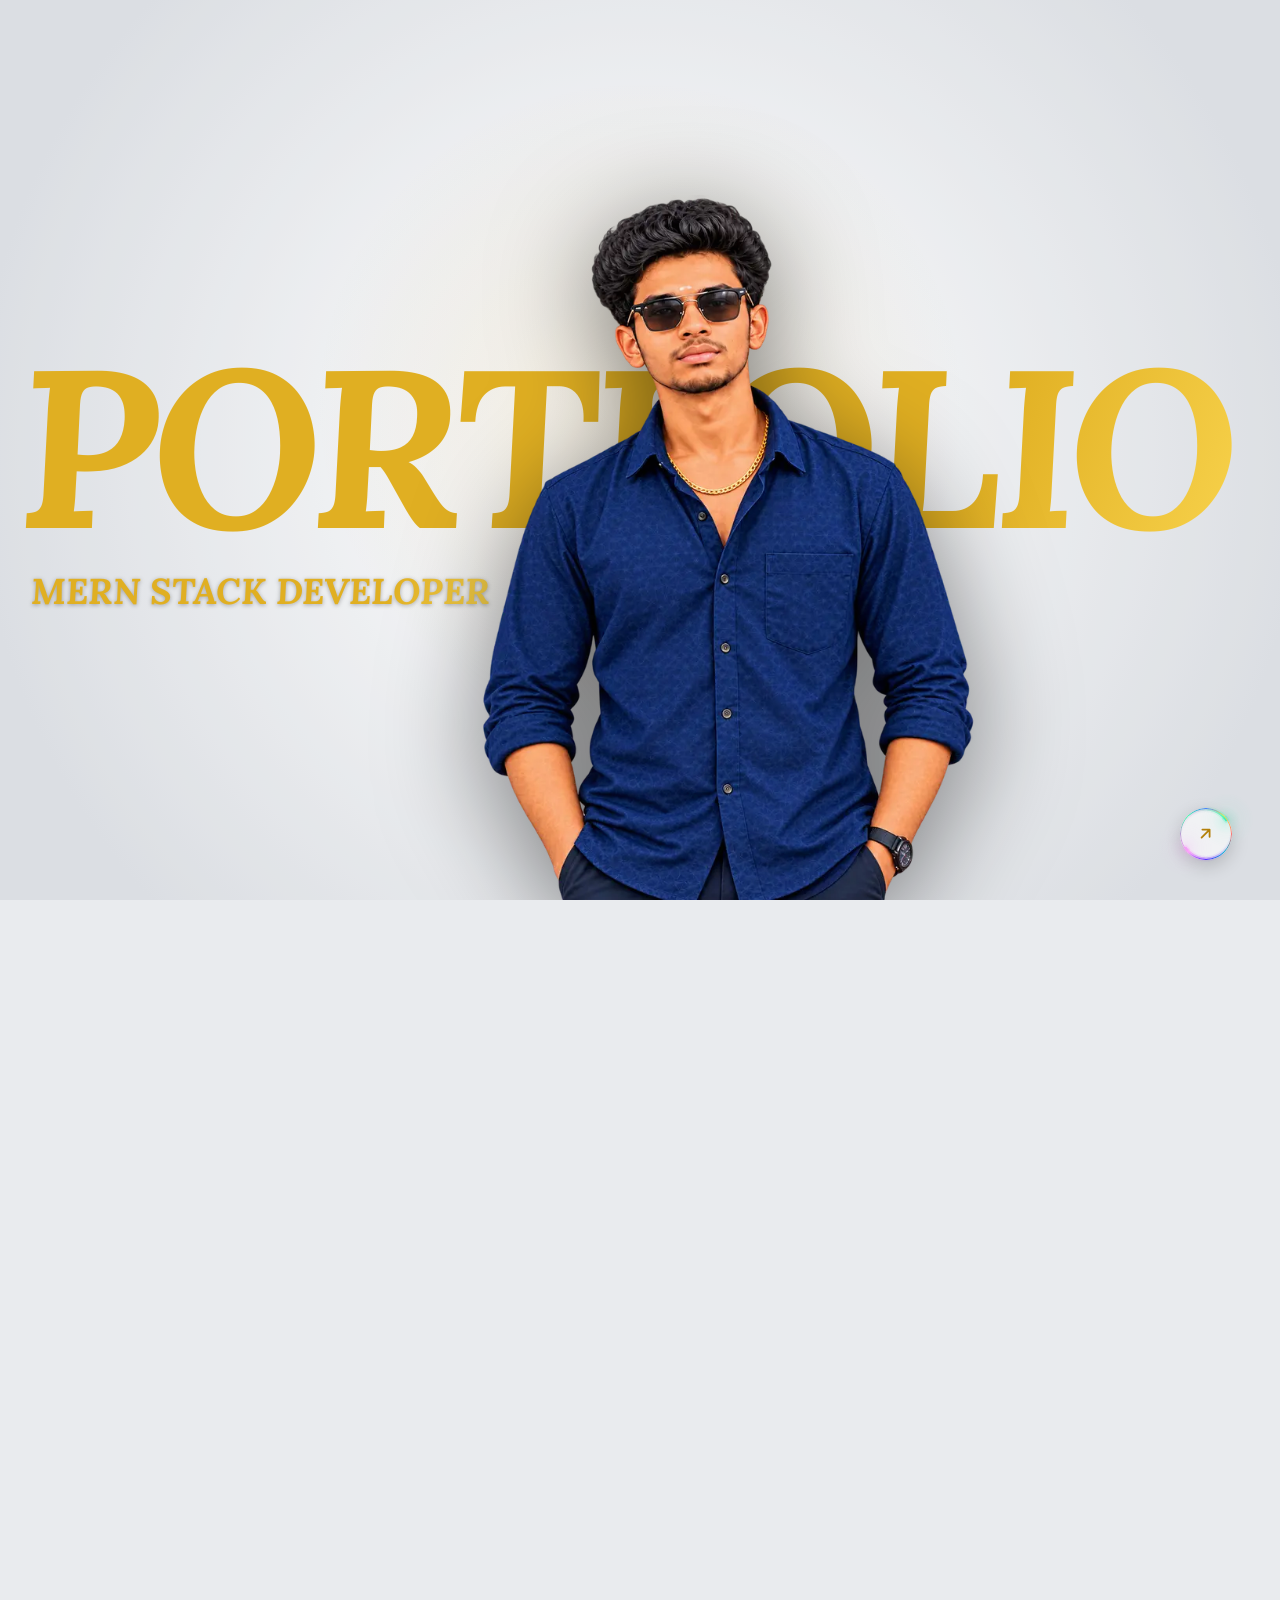
==== Index.html @ 3bc41d35 "Remove unused styles from Index.html" ====
<!doctype html>
<html lang="en">
  <head>
    <meta charset="UTF-8" />
    <meta name="viewport" content="width=device-width,initial-scale=1" />
    <title>Rajesh S — MERN Stack Developer Portfolio</title>
    <link rel="preload" as="image" href="index.webp" fetchpriority="high" />
    <link rel="icon" type="image/webp" href="index.webp" />
    <meta name="theme-color" content="#e9ebee" />
    <meta
      name="description"
      content="Rajesh S — MERN Stack Developer portfolio: projects, skills and contact."
    />
    <link rel="stylesheet" href="loader.css?v=3" />
    <noscript
      ><style>
        .hero-loadbar {
          display: none !important;
        }
      </style></noscript
    >
    <link rel="stylesheet" href="enhancements.css?v=3" />
    <script src="enhancements.js?v=3" defer="defer"></script>
    <script src="glow-cursor.js?v=3" defer="defer"></script>
    <script src="orbit-images.js?v=3" defer="defer"></script>
    <script src="orbit-skills.js?v=3" defer="defer"></script>
    <script src="image-loop.js?v=3" defer="defer"></script>
    <script>
      (function () {
        var mq = window.matchMedia("(max-width: 767px) and (pointer: coarse)"),
          loaded = !1;
        function set(d) {
          window.ClickSpark && window.ClickSpark.update({ disabled: d });
        }
        function sync() {
          if (mq.matches) {
            if (!loaded) {
              loaded = !0;
              var s = document.createElement("script");
              s.src = "spark.js?v=3";
              s.defer = !0;
              s.onload = function () {
                set(!1);
              };
              document.head.appendChild(s);
            } else set(!1);
          } else set(!0);
        }
        sync();
        mq.addEventListener
          ? mq.addEventListener("change", sync)
          : mq.addListener(sync);
      })();
    </script>
    <style>
      /* ==========================================================================
   RAJESH S — PORTFOLIO  |  consolidated styles
   ========================================================================== */ /* ==========================================================================
   TYPOGRAPHY — one self-hosted bold-italic serif everywhere (no device fonts)
   ========================================================================== */
      @font-face {
        font-family: "PortfolioSerif";
        font-style: italic;
        font-weight: 700;
        font-display: block;
        src: url([data-uri])
          format("woff");
      }
      @font-face {
        font-family: "PortfolioSymbols";
        font-style: italic;
        font-weight: 700;
        font-display: block;
        src: url([data-uri])
          format("woff");
        unicode-range: U+2190-2193, U+2197, U+21BB;
      }
      @font-face {
        font-family: "PortfolioSymbols";
        font-style: italic;
        font-weight: 700;
        font-display: block;
        src: url([data-uri])
          format("woff");
        unicode-range: U+2605;
      }
      :root {
        --font-serif:
          "PortfolioSerif", "PortfolioSymbols", Georgia, "Times New Roman",
          serif;
      }
      *,
      *::before,
      *::after,
      ::placeholder {
        font-family: var(--font-serif) !important;
        font-style: italic !important;
        font-weight: 700 !important;
        font-synthesis: none;
      }
      html {
        -webkit-text-size-adjust: 100%;
        text-size-adjust: 100%;
        font-kerning: normal;
        text-rendering: optimizeLegibility;
      } /* ===== 1. TOKENS ===== */
      :root {
        color-scheme: dark;
        --a-rgb: 224, 175, 34;
        --e-accent: #e0af22;
        --e-bg: #050505;
        --e-fg: #fff;
        --e-muted: #9ca3af;
        --e-card: rgba(224, 175, 34, 0.04);
        --e-line: rgba(224, 175, 34, 0.2);
        --gold-line: rgba(224, 175, 34, 0.22);
        --on-accent: #000;
        --text-soft: #d1d5db;
        --hairline: rgba(255, 255, 255, 0.1);
        --sec-a: #000;
        --sec-b: #050505;
        --gc-gold: linear-gradient(
          135deg,
          #955811 0%,
          #c7870e 12%,
          #e0af22 26%,
          #ffdd58 40%,
          #c7910f 54%,
          #b58010 66%,
          #e0af22 80%,
          #ffdc58 90%,
          #b37f09 100%
        );
        --gc-goldtxt: var(--gc-gold);
        --heading-grad: var(--gc-gold);
        --extra-grad: var(--gc-gold);
        --heading-filter: drop-shadow(0 20px 25px rgba(0, 0, 0, 0.4));
        --accent-soft: #ffdd58;
        --hero-bg: radial-gradient(circle, #222 0%, #000 80%);
        --hero-overlay: rgba(0, 0, 0, 0.4);
        --hero-sub: #ffdc58;
        --hero-btn-bg: rgba(0, 0, 0, 0.2);
        --hero-btn-border: rgba(224, 175, 34, 0.45);
        --hero-btn-ink: #ffdc58;
        --nav-bg: rgba(0, 0, 0, 0.72);
        --nav-bg-2: rgba(0, 0, 0, 0.88);
        --nav-line: rgba(224, 175, 34, 0.28);
        --nav-shadow: 0 8px 30px rgba(0, 0, 0, 0.25);
        --nav-link: #c9c9c9;
        --menu-bg: rgba(0, 0, 0, 0.96);
        --word: #52525b;
        --word-lit: #fff;
        --word-accent: #e0af22;
        --name-grad: linear-gradient(to right, #fff, #9ca3af);
        --marquee-bg: #000;
        --marquee-ink: #c8b98a;
        --outline-border: rgba(255, 255, 255, 0.28);
        --outline-ink: #fff;
        --outline-hover-bg: #fff;
        --outline-hover-ink: #000;
        --img-bg: #080808;
        --img-border: rgba(224, 175, 34, 0.32);
        --img-hover-shadow:
          0 30px 80px rgba(224, 175, 34, 0.12), 0 25px 60px rgba(0, 0, 0, 0.45);
        --glass-bg: rgba(255, 255, 255, 0.05);
        --glass-border: rgba(224, 175, 34, 0.25);
        --field-bg: #111;
        --field-border: rgba(255, 255, 255, 0.1);
        --field-ph: #4b5563;
        --chip-bg: rgba(255, 255, 255, 0.1);
        --chip-border: rgba(255, 255, 255, 0.15);
        --contact-overlay: rgba(0, 0, 0, 0.7);
        --foot-bg: #050505;
        --foot-card-bg: linear-gradient(
          145deg,
          rgba(255, 255, 255, 0.08),
          rgba(255, 255, 255, 0.025)
        );
        --foot-card-border: rgba(255, 255, 255, 0.12);
        --foot-card-shadow:
          0 40px 100px rgba(0, 0, 0, 0.7),
          inset 0 1px 0 rgba(255, 255, 255, 0.08);
        --foot-copy: #555;
        --badge-border: rgba(224, 175, 34, 0.35);
        --connect-bg: #e0af22;
        --connect-ink: #000;
        --gc-in: #0a0a0a;
        --gc-flat: #161616;
        --gc-bar: #0a0a0a;
        --gc-ink: #f5f1e6;
        --gc-sub: #bdb293;
        --gc-line: rgba(224, 175, 34, 0.28);
        --gc-shadow:
          0 35px 90px rgba(0, 0, 0, 0.75), 0 0 70px rgba(224, 175, 34, 0.14);
      }
      html[data-theme="light"] {
        color-scheme: light;
        --a-rgb: 181, 128, 16;
        --e-accent: #b58010;
        --e-bg: #e9ebee;
        --e-fg: #111;
        --e-muted: #4b5563;
        --e-card: #f4f5f7;
        --e-line: rgba(181, 128, 16, 0.3);
        --gold-line: rgba(181, 128, 16, 0.32);
        --on-accent: #fff;
        --text-soft: #374151;
        --hairline: rgba(0, 0, 0, 0.1);
        --sec-a: linear-gradient(135deg, #f4f5f7, #dcdfe4 55%, #f1f2f4);
        --sec-b: linear-gradient(135deg, #e6e8ec, #cfd3d9 50%, #e9ebee);
        --heading-filter: drop-shadow(0 1px 1px rgba(90, 58, 0, 0.45));
        --accent-soft: #b58010;
        --hero-bg: radial-gradient(circle, #fff 0%, #cfd3d9 85%);
        --hero-overlay: rgba(255, 255, 255, 0.25);
        --hero-sub: #955811;
        --hero-btn-bg: rgba(255, 255, 255, 0.6);
        --hero-btn-border: rgba(181, 128, 16, 0.5);
        --hero-btn-ink: #b37f09;
        --nav-bg: rgba(236, 238, 241, 0.88);
        --nav-bg-2: rgba(236, 238, 241, 0.88);
        --nav-line: rgba(181, 128, 16, 0.35);
        --nav-shadow: 0 8px 30px rgba(0, 0, 0, 0.08);
        --nav-link: #4b5563;
        --menu-bg: rgba(246, 246, 243, 0.97);
        --word: #9ca3af;
        --word-lit: #111;
        --word-accent: #b58010;
        --name-grad: linear-gradient(to right, #111, #6b7280);
        --marquee-bg: rgba(255, 255, 255, 0.4);
        --marquee-ink: #9ca3af;
        --outline-border: rgba(181, 128, 16, 0.5);
        --outline-ink: #111;
        --outline-hover-bg: #b37f09;
        --outline-hover-ink: #fff;
        --img-bg: linear-gradient(145deg, #fff, #dfe2e7);
        --img-border: rgba(224, 175, 34, 0.4);
        --img-hover-shadow: 0 30px 70px rgba(181, 128, 16, 0.18);
        --glass-bg: linear-gradient(145deg, #fff, #dfe2e7);
        --glass-border: rgba(224, 175, 34, 0.4);
        --field-bg: #eceef1;
        --field-border: rgba(0, 0, 0, 0.08);
        --field-ph: #9ca3af;
        --chip-bg: #fff;
        --chip-border: rgba(0, 0, 0, 0.12);
        --contact-overlay: rgba(233, 235, 238, 0.9);
        --foot-bg: #e9ebee;
        --foot-card-bg: #fff;
        --foot-card-border: rgba(0, 0, 0, 0.1);
        --foot-card-shadow: 0 40px 100px rgba(0, 0, 0, 0.12);
        --foot-copy: #6b7280;
        --badge-border: rgba(181, 128, 16, 0.4);
        --connect-bg: #111;
        --connect-ink: #fff;
        --gc-in: linear-gradient(
          135deg,
          #f8f9fb 0%,
          #d3d7dd 28%,
          #f4f5f7 50%,
          #bcc1ca 76%,
          #eceef1 100%
        );
        --gc-flat: linear-gradient(145deg, #fff, #dfe2e7);
        --gc-bar: #1c1c1c;
        --gc-ink: #16171a;
        --gc-sub: #4b5563;
        --gc-line: rgba(181, 128, 16, 0.35);
        --gc-shadow:
          0 30px 70px rgba(60, 70, 90, 0.28), 0 0 50px rgba(224, 175, 34, 0.12);
      } /* ===== 2. RESET & BASE ===== */
      * {
        margin: 0;
        padding: 0;
        box-sizing: border-box;
      }
      html {
        scroll-behavior: smooth;
        scroll-padding-top: 90px;
        scrollbar-width: none;
        -ms-overflow-style: none;
        background: var(--e-bg);
        overflow-x: hidden;
        max-width: 100%;
        touch-action: pan-y pinch-zoom;
      }
      body {
        font-family:
          -apple-system, BlinkMacSystemFont, "Segoe UI", Roboto, Helvetica,
          Arial, sans-serif;
        color: var(--e-fg);
        background: var(--e-bg);
        overflow-x: hidden;
        max-width: 100%;
        position: relative;
        touch-action: pan-y pinch-zoom;
      }
      body::-webkit-scrollbar {
        display: none;
      }
      a {
        color: inherit;
        text-decoration: none;
      }
      button {
        font: inherit;
        cursor: pointer;
        border: none;
        background: none;
        color: inherit;
      }
      img {
        display: block;
        max-width: 100%;
      }
      ul {
        list-style: none;
      }
      ::selection {
        background: var(--e-accent);
        color: #000;
      }
      html[data-theme="light"] ::selection {
        color: #fff;
      }
      :focus-visible {
        outline: 2px solid var(--e-accent);
        outline-offset: 3px;
      }
      .main-content {
        opacity: 0;
        transform: translateY(24px);
        transition:
          opacity 0.5s ease,
          transform 0.5s ease;
      }
      .main-content.visible {
        opacity: 1;
        transform: none;
      } /* Shared gradient-text headings */
      .hero-title,
      .about-intro-mobile,
      .about-intro-desktop,
      .services-title,
      .projects-title,
      .contact-heading {
        background-image: var(--heading-grad);
        -webkit-background-clip: text;
        background-clip: text;
        color: transparent;
        filter: var(--heading-filter);
      } /* Section top borders */
      .extra,
      .services,
      .projects {
        border-top: 1px solid var(--gold-line);
      } /* ===== 3. HERO ===== */
      .hero {
        position: relative;
        min-height: 100vh;
        display: flex;
        align-items: flex-end;
        justify-content: center;
        overflow: hidden;
        background: var(--hero-bg);
      }
      .hero::after {
        content: "";
        position: absolute;
        width: 60vmax;
        height: 60vmax;
        left: 50%;
        top: 45%;
        transform: translate(-50%, -50%);
        background: radial-gradient(
          circle,
          rgba(var(--a-rgb), 0.12),
          transparent 60%
        );
        pointer-events: none;
        z-index: 0;
        animation: e-glow 8s ease-in-out infinite alternate;
      }
      @keyframes e-glow {
        from {
          opacity: 0.6;
          transform: translate(-50%, -50%) scale(0.95);
        }
        to {
          opacity: 1;
          transform: translate(-50%, -50%) scale(1.08);
        }
      }
      .hero-overlay {
        position: absolute;
        inset: 0;
        background: var(--hero-overlay);
      }
      .hero-center {
        position: absolute;
        top: 50%;
        left: 50%;
        transform: translate(-50%, -50%);
        z-index: 1;
        pointer-events: none;
        user-select: none;
        display: flex;
        flex-direction: column;
        align-items: flex-start;
        width: max-content;
        transition: top 1s cubic-bezier(0.16, 1, 0.3, 1);
      }
      .hero-title {
        font-size: 16vw;
        font-weight: 900;
        letter-spacing: -0.04em;
        line-height: 0.9;
        text-transform: uppercase;
        padding-right: 1rem;
        min-width: 8ch;
      }
      .hero-subtitle {
        position: absolute;
        bottom: -2rem;
        left: 50%;
        transform: translateX(-50%);
        font-size: 1rem;
        color: var(--hero-sub);
        filter: drop-shadow(0 1px 2px rgba(0, 0, 0, 0.3));
        z-index: 2;
        opacity: 0;
        width: max-content;
      }
      .hero-subtitle-bold {
        display: block;
        margin: 10px 0 0;
        font-weight: 700;
      }
      .hero-subtitle-italic {
        display: none;
      }
      .hero-buttons {
        position: absolute;
        right: 1rem;
        bottom: 1.25rem;
        display: flex;
        align-items: center;
        justify-content: flex-end;
        gap: 0.6rem;
        pointer-events: auto;
        z-index: 3;
        opacity: 0;
        transform: translateY(24px);
      }
      .hero-icon-btn,
      .hero-contact-btn {
        display: inline-flex;
        align-items: center;
        justify-content: center;
        height: 2.75rem;
        border: 1px solid var(--hero-btn-border);
        background: var(--hero-btn-bg);
        box-shadow: 0 6px 18px rgba(0, 0, 0, 0.18);
        text-decoration: none;
        cursor: pointer;
        transition:
          background 0.3s ease,
          border-color 0.3s ease,
          color 0.3s ease,
          transform 0.3s ease,
          box-shadow 0.3s ease;
      }
      .hero-icon-btn {
        width: 2.75rem;
        border-radius: 999px;
      }
      .hero-contact-btn {
        padding: 0 1.6rem;
        border-radius: 999px;
      }
      .hero-icon-btn:hover,
      .hero-contact-btn:hover,
      .hero-buttons:hover .hero-icon-btn,
      .hero-buttons:hover .hero-contact-btn {
        border-color: var(--e-accent);
      }
      .hero-icon-btn:hover,
      .hero-contact-btn:hover {
        background: var(--e-accent);
        transform: translateY(-2px);
        box-shadow: 0 10px 24px rgba(var(--a-rgb), 0.35);
      }
      .hero-icon-btn:focus-visible,
      .hero-contact-btn:focus-visible {
        outline: 2px solid var(--e-accent);
        outline-offset: 3px;
      }
      .hero-icon-arrow {
        width: 1.05rem;
        height: 1.05rem;
        color: var(--hero-btn-ink);
        transition:
          transform 0.3s ease,
          color 0.3s ease;
      }
      .hero-icon-btn:hover .hero-icon-arrow {
        transform: translate(2px, -2px);
        color: #1a1405;
      }
      .hero-contact-btn span {
        color: var(--hero-btn-ink);
        font-size: 0.8rem;
        font-style: normal;
        font-weight: 600;
        letter-spacing: 0.14em;
        text-transform: uppercase;
        line-height: 1;
        transition: color 0.3s ease;
      }
      .hero-contact-btn:hover span {
        color: #1a1405;
      }
      html[data-theme="light"] .hero-icon-btn:hover .hero-icon-arrow,
      html[data-theme="light"] .hero-contact-btn:hover span {
        color: #fff;
      }
      .hero-image-wrap {
        position: relative;
        z-index: 2;
        text-align: center;
        display: flex;
        flex-direction: column;
        align-items: center;
        width: 100%;
        pointer-events: none;
        transform: translateY(100vh);
        transition: transform 1s cubic-bezier(0.16, 1, 0.3, 1);
        will-change: transform;
      }
      .hero-image {
        --hero-img-w: min(31rem, 85vw);
        --hero-head-top: 81px;
        width: var(--hero-img-w);
        max-width: none;
        height: auto;
        object-fit: contain;
        filter: drop-shadow(0 20px 50px rgba(0, 0, 0, 0.5));
        margin: 0 auto;
        margin-bottom: min(
          0px,
          calc(100vh - var(--hero-head-top) - var(--hero-img-w) * 1.4218)
        );
      }
      @media (min-width: 768px) {
        .hero-image {
          transform: translateX(5.5rem);
        }
      }
      @media (max-width: 767px) {
        .hero {
          min-height: 100vh;
          min-height: 100svh;
        }
        .hero-center {
          width: 100%;
          max-width: 100%;
          align-items: center;
        }
        .hero-title {
          width: 100%;
          min-width: 0;
          padding-right: 0;
          text-align: center;
        }
        .hero-subtitle {
          left: 50%;
          right: auto;
          top: 100%;
          bottom: auto;
          width: 100%;
          max-width: 100%;
          margin: 0;
          padding: 0;
          text-align: center;
          transform: translate(-50%, 0) !important;
          font-size: 0.9rem;
          line-height: 1.35;
          white-space: normal;
          z-index: 10;
        }
        .hero-subtitle-bold {
          width: 100%;
          text-align: center;
          font-size: 0.9rem;
          line-height: 1.35;
        }
      }
      @media (min-width: 768px) {
        .hero-title {
          font-size: 10rem;
          padding-right: 2rem;
          margin-top: 150px;
        }
        .hero-subtitle {
          position: relative;
          top: auto;
          bottom: auto;
          left: auto;
          transform: none !important;
          font-size: 1.5rem;
          margin-top: 1.25rem;
          padding-left: 0.6rem;
        }
        .hero-subtitle-bold {
          margin: 0;
        }
        .hero-buttons {
          right: 3rem;
          bottom: 2.5rem;
          gap: 0.75rem;
        }
        .hero-icon-btn {
          width: 3.25rem;
          height: 3.25rem;
        }
        .hero-icon-arrow {
          width: 1.2rem;
          height: 1.2rem;
        }
        .hero-contact-btn {
          height: 3.25rem;
          padding: 0 2rem;
        }
        .hero-contact-btn span {
          font-size: 0.875rem;
        }
      }
      @media (min-width: 1024px) {
        .hero-title {
          font-size: 14rem;
        }
        .hero-subtitle {
          font-size: 2.25rem;
          padding-left: 0.85rem;
        }
      } /* ===== 4. NAVBAR ===== */
      .navbar {
        position: fixed;
        top: 0;
        left: 0;
        width: 100%;
        height: 76px;
        z-index: 1000;
        display: flex;
        align-items: center;
        justify-content: space-between;
        padding: 0 1.5rem;
        background: var(--nav-bg);
        border-bottom: 1px solid var(--nav-line);
        transform: translateY(-100%);
        opacity: 0;
        transition:
          transform 0.35s ease,
          opacity 0.35s ease,
          background 0.3s ease,
          border-color 0.3s ease;
      }
      .navbar.show {
        transform: none;
        opacity: 1;
      }
      .navbar.scrolled {
        background: var(--nav-bg-2);
        box-shadow: var(--nav-shadow);
      }
      @media (min-width: 768px) {
        .navbar {
          height: 82px;
          padding: 0 3rem;
        }
      }
      .navbar-logo {
        position: relative;
        z-index: 1001;
        color: var(--e-fg);
        font-weight: 900;
        font-size: 1.15rem;
        letter-spacing: 0.15em;
        text-transform: uppercase;
        white-space: nowrap;
        cursor: pointer;
        transition: color 0.25s ease;
      }
      .navbar-logo:hover {
        color: var(--e-accent);
      }
      @media (min-width: 768px) {
        .navbar-logo {
          font-size: 1.35rem;
        }
      }
      .navbar-logo .gradient-text__content {
        display: inline-block;
        background-image: linear-gradient(
          90deg,
          #5227ff,
          #ff9ffc,
          #b497cf,
          #40ffaa,
          #4079ff,
          #ffdd58,
          #ff6b6b,
          #06b6d4,
          #5227ff
        );
        background-size: 300% 100%;
        background-position: 0% 50%;
        -webkit-background-clip: text;
        background-clip: text;
        -webkit-text-fill-color: transparent;
        color: transparent;
        animation: gt-shift 3s cubic-bezier(0.37, 0, 0.63, 1) infinite alternate;
      }
      @keyframes gt-shift {
        to {
          background-position: 100% 50%;
        }
      }
      @media (prefers-reduced-motion: reduce) {
        .navbar-logo .gradient-text__content {
          animation: none;
        }
      }
      .navbar-links {
        display: none;
        align-items: center;
        gap: 2.2rem;
      }
      @media (min-width: 768px) {
        .navbar-links {
          display: flex;
          margin-left: auto;
        }
      }
      .navbar-links a {
        position: relative;
        padding: 8px 0;
        color: var(--nav-link);
        font-size: 0.78rem;
        font-weight: 500;
        letter-spacing: 0.1em;
        text-transform: uppercase;
        transition: color 0.25s ease;
      }
      .navbar-links a::after {
        content: "";
        position: absolute;
        left: 0;
        bottom: 0;
        width: 0;
        height: 1px;
        background: var(--e-accent);
        transition: width 0.25s ease;
      }
      .navbar-links a:hover,
      .navbar-links a.active {
        color: var(--e-fg);
      }
      .navbar-links a:hover::after,
      .navbar-links a.active::after {
        width: 100%;
      }
      .navbar-links .navbar-resume,
      .mobile-menu-links .mobile-resume {
        display: inline-flex;
        align-items: center;
        justify-content: center;
        border: 1px solid var(--e-accent);
        border-radius: 999px;
        color: var(--e-accent);
        font-weight: 700;
        white-space: nowrap;
        transition: all 0.3s ease;
      }
      .navbar-links .navbar-resume {
        gap: 7px;
        padding: 9px 16px;
        font-size: 0.75rem;
        letter-spacing: 0.08em;
        text-transform: uppercase;
      }
      .navbar-links .navbar-resume::after {
        display: none;
      }
      .navbar-resume span {
        font-size: 1rem;
        line-height: 1;
      }
      .mobile-menu-links .mobile-resume {
        margin-top: 10px;
        padding: 12px 24px;
        font-size: 1rem;
      }
      .navbar-links .navbar-resume:hover,
      .mobile-menu-links .mobile-resume:hover {
        background: var(--e-accent);
        color: var(--on-accent);
      }
      .navbar-links .navbar-resume:hover {
        transform: translateY(-2px);
        box-shadow: 0 8px 25px rgba(var(--a-rgb), 0.25);
      }
      .theme-toggle {
        position: relative;
        z-index: 1001;
        width: 2.5rem;
        height: 2.5rem;
        margin: 0 0.5rem 0 auto;
        display: flex;
        align-items: center;
        justify-content: center;
        border-radius: 50%;
        border: 1px solid var(--e-line);
        color: var(--e-fg);
        background: var(--e-card);
        transition:
          transform 0.3s,
          border-color 0.3s,
          color 0.3s;
      }
      .theme-toggle:hover {
        transform: rotate(20deg);
        border-color: var(--e-accent);
        color: var(--e-accent);
      }
      .theme-toggle svg {
        width: 1.15rem;
        height: 1.15rem;
      }
      .theme-toggle .i-sun,
      html[data-theme="light"] .theme-toggle .i-moon {
        display: none;
      }
      html[data-theme="light"] .theme-toggle .i-sun {
        display: block;
      }
      @media (min-width: 768px) {
        .theme-toggle {
          margin: 0 0 0 1.5rem;
        }
      }
      .navbar-mobile-icon {
        position: relative;
        z-index: 1001;
        padding: 0.5rem;
        display: flex;
        align-items: center;
        justify-content: center;
        border-radius: 50%;
        color: var(--e-fg);
        cursor: pointer;
        transition:
          color 0.2s ease,
          background 0.2s ease;
      }
      .navbar-mobile-icon:hover {
        color: var(--e-accent);
        background: rgba(var(--a-rgb), 0.08);
      }
      .navbar-mobile-icon svg {
        width: 1.5rem;
        height: 1.5rem;
      }
      .mobile-menu-overlay {
        position: fixed;
        inset: 0;
        z-index: 999;
        display: flex;
        flex-direction: column;
        align-items: center;
        justify-content: center;
        background: var(--menu-bg);
        backdrop-filter: blur(20px);
        -webkit-backdrop-filter: blur(20px);
        opacity: 0;
        visibility: hidden;
        transition:
          opacity 0.4s ease,
          visibility 0.4s ease;
      }
      .mobile-menu-overlay.open {
        opacity: 1;
        visibility: visible;
      }
      .mobile-menu-links {
        display: flex;
        flex-direction: column;
        align-items: center;
        gap: 1.8rem;
      }
      .mobile-menu-links a {
        color: var(--e-fg);
        font-size: 1.7rem;
        font-weight: 800;
        letter-spacing: 0.1em;
        text-transform: uppercase;
        opacity: 0;
        transform: translateY(20px);
        transition:
          color 0.3s ease,
          transform 0.4s ease,
          opacity 0.4s ease;
      }
      .mobile-menu-links a:hover {
        color: var(--e-accent);
      }
      .mobile-menu-overlay.open .mobile-menu-links a {
        opacity: 1;
        transform: none;
      }
      @media (min-width: 768px) {
        .navbar-mobile-icon,
        .mobile-menu-overlay {
          display: none;
        }
      }
      .scroll-progress {
        position: fixed;
        top: 0;
        left: 0;
        height: 3px;
        width: 0;
        background: var(--gc-gold);
        z-index: 1100;
        transition: width 0.1s linear;
      }
      .to-top {
        position: fixed;
        right: 1.25rem;
        bottom: 1.25rem;
        width: 2.75rem;
        height: 2.75rem;
        border-radius: 50%;
        background: var(--gc-gold);
        color: #1a1300;
        font-size: 1.2rem;
        font-weight: 700;
        z-index: 900;
        opacity: 0;
        pointer-events: none;
        transform: translateY(12px);
        transition: 0.3s;
      }
      .to-top.show {
        opacity: 1;
        pointer-events: auto;
        transform: none;
      } /* ===== 5. ABOUT ===== */
      .about {
        position: relative;
        min-height: 100vh;
        padding: 4rem 1.5rem 0;
        display: flex;
        flex-direction: column;
        justify-content: space-between;
        overflow: hidden;
        background: var(--sec-a);
        color: var(--e-fg);
      }
      @media (min-width: 768px) {
        .about {
          padding-left: 4rem;
          padding-right: 4rem;
        }
      }
      .about-inner {
        position: relative;
        z-index: 1;
        width: 100%;
        max-width: 80rem;
        margin: 0 auto;
      }
      .about-intro-mobile,
      .about-intro-desktop {
        font-weight: 900;
        letter-spacing: -0.04em;
        line-height: 0.9;
        text-transform: uppercase;
        opacity: 0;
        transform: translateY(60px);
        transition:
          opacity 1s ease,
          transform 1s ease;
      }
      .about-intro-mobile.in-view,
      .about-intro-desktop.in-view {
        opacity: 1;
        transform: none;
      }
      .about-intro-mobile {
        text-align: center;
        font-size: 18vw;
        margin-bottom: 2.5rem;
      }
      @media (max-width: 767px) {
        .about-intro-mobile {
          margin-top: 10px;
        }
      }
      @media (min-width: 768px) {
        .about-intro-mobile {
          font-size: 8rem;
          margin-bottom: 4rem;
        }
      }
      @media (min-width: 1024px) {
        .about-intro-mobile {
          display: none;
        }
      }
      .about-intro-desktop {
        display: none;
        font-size: 11rem;
      }
      @media (min-width: 1024px) {
        .about-intro-desktop {
          display: block;
        }
      }
      .about-grid {
        display: grid;
        grid-template-columns: 1fr;
        gap: 2.5rem;
        align-items: center;
      }
      @media (min-width: 1024px) {
        .about-grid {
          grid-template-columns: 1fr 1fr;
          gap: 6rem;
        }
      }
      .about-image-col {
        display: flex;
        justify-content: center;
      }
      @media (min-width: 1024px) {
        .about-image-col {
          justify-content: center;
          padding-left: 0;
        }
      }
      .about-image {
        width: 12rem;
        filter: drop-shadow(0 25px 25px rgba(0, 0, 0, 0.4));
      }
      @media (min-width: 768px) {
        .about-image {
          width: 14rem;
        }
      }
      @media (min-width: 1024px) {
        .about-image {
          width: 16rem;
        }
      }
      .about-text-col {
        display: flex;
        flex-direction: column;
        justify-content: center;
        gap: 2rem;
        padding: 0 1rem;
      }
      @media (min-width: 768px) {
        .about-text-col {
          padding: 0;
        }
      }
      .about-card {
        position: relative;
        margin-bottom: 30px;
        padding: 1.5rem;
        border-radius: 1.5rem;
        background: var(--e-card);
        border: 1px solid var(--gold-line);
        box-shadow: 0 8px 30px rgba(0, 0, 0, 0.12);
        text-align: center;
      }
      @media (min-width: 768px) {
        .about-card {
          padding: 2.5rem;
        }
      }
      @media (min-width: 1024px) {
        .about-card {
          text-align: left;
        }
      }
      .about-paragraph {
        color: var(--text-soft);
        font-size: 1rem;
        line-height: 1.75;
        font-weight: 300;
      }
      @media (min-width: 768px) {
        .about-paragraph {
          font-size: 1.125rem;
        }
      }
      @media (min-width: 1024px) {
        .about-paragraph {
          font-size: 1.25rem;
        }
      }
      .about-paragraph .word {
        color: var(--word);
        opacity: 0.2;
        transition:
          color 0.4s,
          opacity 0.4s;
      }
      .about-paragraph .word.lit {
        color: var(--word-lit);
        opacity: 1;
      }
      .about-paragraph .word.accent {
        color: var(--word-accent);
        font-weight: 500;
      }
      .about-paragraph .word.name {
        font-weight: 700;
        background-image: var(--name-grad);
        -webkit-background-clip: text;
        background-clip: text;
      }
      .about-paragraph .word.name.lit {
        color: transparent;
      } /* ===== MARQUEE (UPDATED FOR FULL WIDTH) ===== */
      .marquee-wrap {
        display: flex;
        flex-direction: column;
        padding: 1rem 0;
        background: var(--marquee-bg);
        border-top: 1px solid var(--gold-line); /* Fix: Span full viewport width to prevent corner hiding */
        width: 100vw;
        position: relative;
        left: 50%;
        right: 50%;
        margin-left: -50vw;
        margin-right: -50vw;
        margin-top: auto; /* Keeps it pushed to the bottom of the about section */
        margin-bottom: 0;
        overflow: hidden;
      }
      .marquee-row {
        overflow: hidden;
        white-space: nowrap;
        margin-bottom: 0.5rem;
      }
      .marquee-track {
        display: inline-flex;
        width: max-content;
      }
      .marquee-track--fwd {
        animation: marquee 30s linear infinite;
      }
      .marquee-track--rev {
        animation: marquee 30s linear infinite reverse;
      }
      .marquee-row:hover .marquee-track {
        animation-play-state: paused;
      }
      @keyframes marquee {
        to {
          transform: translateX(-50%);
        }
      }
      .marquee-item {
        display: flex;
        align-items: center;
      }
      .marquee-item span:first-child {
        padding: 0 1rem;
        color: var(--marquee-ink);
        font-size: 0.875rem;
        font-weight: 500;
        letter-spacing: 0.15em;
        transition: color 0.25s;
      }
      .marquee-item:hover span:first-child {
        color: var(--e-accent);
      }
      .marquee-item span:last-child {
        padding: 0 0.5rem;
        color: rgba(var(--a-rgb), 0.5);
        font-weight: 700;
      }
      @media (min-width: 768px) {
        .marquee-item span:first-child {
          padding: 0 2rem;
          font-size: 1.125rem;
        }
        .marquee-item span:last-child {
          padding: 0 1rem;
        }
      } /* ========================================= */ /* ===== 6. JOURNEY (REWORKED FOR ZIGZAG ROUTE) ===== */
      .journey {
        position: relative;
        padding: 4rem 1.5rem 4rem;
        background: var(--sec-a);
        overflow: hidden;
        border-top: 1px solid var(--gold-line);
      }
      @media (min-width: 768px) {
        .journey {
          padding: 5rem 4rem 5rem;
        }
      }
      .journey-header {
        text-align: center;
        margin-bottom: 3rem;
        position: relative;
        z-index: 2;
      }
      .journey-title {
        display: inline-block;
        font-size: clamp(2.5rem, 6vw, 5rem);
        font-weight: 900;
        line-height: 1.1;
        letter-spacing: -0.04em;
        text-transform: uppercase;
        background-image: var(--gc-gold);
        -webkit-background-clip: text;
        background-clip: text;
        color: transparent;
        filter: var(--heading-filter);
      } /* Shared section heading (same look as "The Story So Far") */
      .sec-head {
        margin-bottom: 2.5rem;
        padding-inline: 1.5rem;
      }
      #project > .sec-head {
        margin-bottom: 3rem;
      }
      .journey-note {
        display: block;
        margin-top: 1rem;
        font-size: 1.5rem;
        color: var(--accent-soft);
        font-family: Georgia, serif;
        font-style: italic;
        opacity: 0.8;
      } /* The Timeline List */
      .jr-list {
        position: relative;
        max-width: 1600px;
        margin: 0 auto;
        padding: 0.5rem 0;
      }
      .jr-map {
        position: absolute;
        left: 0;
        top: 0;
        overflow: visible;
        pointer-events: none;
        z-index: 0;
      }
      .jr-road {
        fill: none;
        stroke: var(--e-line);
        stroke-width: 4;
        stroke-dasharray: 2 12;
        stroke-linecap: round;
      }
      .jr-trail {
        fill: none;
        stroke: var(--e-accent);
        stroke-width: 4;
        stroke-linecap: round;
      }
      .jr-walker {
        position: absolute;
        left: 0;
        top: 0;
        z-index: 3;
        width: 80px;
        height: 80px;
        margin: -40px 0 0 -40px;
        border-radius: 0;
        padding: 0;
        background: transparent;
        box-shadow: none;
        will-change: transform;
        pointer-events: none;
      }
      .jr-walker img {
        width: 100%;
        height: 100%;
        border-radius: 0;
        object-fit: contain;
        border: none;
      } /* Individual Items */
      .jr-item {
        position: relative;
        z-index: 1;
        display: grid;
        grid-template-columns: 1fr 200px 1fr;
        grid-template-areas: "photo dot card";
        align-items: center;
        margin-bottom: 8rem;
      }
      .jr-item.flip {
        grid-template-areas: "card dot photo";
      }
      .jr-item:last-child {
        margin-bottom: 0;
      } /* Bike Image Container */
      .bike-image-container {
        grid-area: photo;
        justify-self: end;
        position: relative;
        width: min(300px, 100%);
        display: flex;
        align-items: center;
        justify-content: center;
        background: transparent;
        border: none;
        box-shadow: none;
        min-height: 1px;
      }
      .flip .bike-image-container {
        justify-self: start;
      } /* Dot */
      .jr-dot {
        grid-area: dot;
        justify-self: center;
        width: 22px;
        height: 22px;
        border-radius: 50%;
        background: var(--e-accent);
        border: 5px solid var(--e-bg);
        box-shadow: 0 0 0 6px rgba(224, 175, 34, 0.2);
        z-index: 2;
      } /* Card */
      .jr-card {
        grid-area: card;
        max-width: 450px;
        padding: 2.5rem;
        border-radius: 24px;
        background: var(--e-card);
        border: 1px solid var(--gold-line);
        box-shadow: 0 10px 30px rgba(0, 0, 0, 0.2);
        backdrop-filter: blur(10px);
        transition:
          transform 0.4s ease,
          border-color 0.4s ease;
      }
      .flip .jr-card {
        justify-self: end;
      }
      .jr-card:hover {
        transform: translateY(-4px);
        border-color: var(--e-accent);
      }
      .jr-year {
        display: block;
        font-size: 2.5rem;
        line-height: 1;
        color: var(--e-accent);
        font-weight: 700;
        font-family: Georgia, serif;
        font-style: italic;
      }
      .jr-card h3 {
        font-size: 1.5rem;
        font-weight: 800;
        letter-spacing: -0.02em;
        line-height: 1.2;
        margin-top: 0.5rem;
        color: var(--e-fg);
        text-transform: uppercase;
      }
      .jr-org {
        display: block;
        font-weight: 600;
        margin-top: 0.25rem;
        color: var(--text-soft);
      }
      .jr-card p {
        color: var(--e-muted);
        font-size: 0.95rem;
        line-height: 1.6;
        margin-top: 1rem;
      } /* Mobile Journey */
      @media (max-width: 767px) {
        .jr-item,
        .jr-item.flip {
          grid-template-columns: 60px 1fr;
          grid-template-areas: "dot photo" "dot card";
          gap: 16px 0;
          margin-bottom: 6rem;
        }
        .jr-dot {
          align-self: start;
          margin-top: 8px;
        }
        .bike-image-container,
        .flip .bike-image-container {
          justify-self: start;
          width: 100%;
          min-height: 0;
        }
        .jr-card,
        .flip .jr-card {
          justify-self: stretch;
          max-width: 100%;
          padding: 1.5rem;
        }
      } /* ===== 7. PROJECTS ===== */
      .projects {
        padding: 5rem 1.5rem 7rem;
        background: var(--sec-b);
        color: var(--e-fg);
      }
      @media (min-width: 768px) {
        .projects {
          padding: 7rem 4rem 9rem;
        }
      }
      .projects-header {
        display: flex;
        flex-direction: column;
        align-items: flex-start;
        justify-content: space-between;
        gap: 3rem;
        margin-bottom: 6rem;
      }
      .projects-title-col,
      .projects-desc-col {
        width: 100%;
      }
      .projects-title {
        display: flex;
        align-items: center;
        gap: 0.8rem;
        font-size: clamp(2.4rem, 6vw, 4.2rem);
        font-weight: 900;
        line-height: 0.95;
        letter-spacing: -0.05em;
        text-transform: uppercase;
      }
      .projects-title-italic,
      .project-title .accent {
        color: var(--accent-soft);
        font-family: Georgia, serif;
        font-weight: 300;
        font-style: italic;
        text-transform: lowercase;
      }
      .projects-title-italic {
        padding-right: 0.5rem;
      }
      .projects-desc-col {
        display: flex;
        flex-direction: column;
        align-items: flex-start;
      }
      .projects-desc {
        max-width: 600px;
        margin: 0 0 1.8rem;
        color: var(--e-muted);
        font-size: 0.95rem;
        font-weight: 300;
        line-height: 1.7;
      }
      .btn-lime,
      .btn-outline {
        display: inline-flex;
        align-items: center;
        justify-content: center;
        gap: 0.5rem;
        padding: 0.7rem 1.5rem;
        border-radius: 999px;
        font-size: 0.875rem;
        font-weight: 600;
        white-space: nowrap;
        cursor: pointer;
        transition:
          transform 0.25s ease,
          background 0.25s ease,
          color 0.25s ease,
          border-color 0.25s ease,
          box-shadow 0.25s ease,
          filter 0.25s ease;
      }
      .btn-lime {
        background: var(--gc-gold);
        border: 1px solid #c7910f;
        color: #1a1300;
      }
      .btn-lime:hover {
        filter: brightness(1.08);
        transform: translateY(-2px);
        box-shadow: 0 10px 30px rgba(var(--a-rgb), 0.2);
      }
      .btn-outline {
        background: transparent;
        border: 1px solid var(--outline-border);
        color: var(--outline-ink);
      }
      .btn-outline:hover {
        background: var(--outline-hover-bg);
        color: var(--outline-hover-ink);
        border-color: var(--outline-hover-bg);
        transform: translateY(-2px);
      }
      .icon-tiny {
        width: 0.875rem;
        height: 0.875rem;
        flex-shrink: 0;
      }
      .projects-list {
        display: flex;
        flex-direction: column;
        gap: clamp(6rem, 2vw, 10rem);
        width: 100%;
      }
      .project-item {
        display: grid;
        grid-template-columns: minmax(0, 1fr) minmax(0, 1fr);
        align-items: center;
        gap: clamp(2rem, 4vw, 4rem);
        width: 100%;
      }
      .project-item.reverse {
        direction: rtl;
      }
      .project-item.reverse > * {
        direction: ltr;
      }
      .project-image-col {
        position: relative;
        width: 100%;
        min-width: 0;
        isolation: isolate;
        line-height: 0;
        background: var(--img-bg);
        border: 1px solid var(--img-border);
        border-radius: 16px;
        box-shadow: 0 20px 50px rgba(0, 0, 0, 0.25);
        transition:
          border-color 0.4s,
          box-shadow 0.4s;
      }
      .project-image-col::after {
        content: "";
        position: absolute;
        inset: 0;
        z-index: 1;
        border-radius: inherit;
        pointer-events: none;
        box-shadow: inset 0 1px 0 rgba(255, 255, 255, 0.1);
      }
      .project-item:hover .project-image-col {
        border-color: var(--e-accent);
        box-shadow: var(--img-hover-shadow);
      }
      .project-image-clip {
        overflow: hidden;
        border-radius: inherit;
        line-height: 0;
      }
      .project-image-col > .sb-light {
        z-index: 2;
      }
      .project-image {
        display: block;
        width: 100%;
        height: auto;
        object-fit: contain;
        transition: transform 0.6s cubic-bezier(0.2, 0.8, 0.2, 1);
      }
      .project-item:hover .project-image {
        transform: scale(1.015);
      }
      .project-text-col {
        display: flex;
        flex-direction: column;
        align-items: flex-start;
        width: 100%;
        min-width: 0;
      }
      .project-number {
        margin: 0 0 1rem;
        color: var(--e-accent);
        font-size: 0.875rem;
        font-weight: 700;
        letter-spacing: 0.15em;
        text-transform: uppercase;
      }
      .project-title {
        margin: 0 0 1.5rem;
        color: var(--e-fg);
        font-size: clamp(2rem, 3.5vw, 3.2rem);
        font-weight: 900;
        line-height: 1.05;
        letter-spacing: -0.04em;
        text-transform: uppercase;
      }
      .project-desc {
        max-width: none;
        margin: 0 0 2rem;
        color: var(--e-muted);
        font-size: 0.95rem;
        font-weight: 300;
        line-height: 1.9;
      }
      .project-actions {
        display: flex;
        align-items: center;
        flex-wrap: wrap;
        gap: 0.9rem;
      }
      @media (min-width: 1024px) {
        .projects-header {
          flex-direction: row;
          align-items: flex-end;
          gap: 4rem;
          margin-bottom: 9rem;
        }
        .projects-title-col {
          width: 58%;
        }
        .projects-desc-col {
          width: 34%;
          margin-bottom: 0.3rem;
        }
      }
      @media (max-width: 1023px) {
        .projects-header {
          margin-bottom: 5rem;
        }
        .project-item {
          grid-template-columns: minmax(0, 1fr) minmax(0, 1fr);
          gap: 2rem;
        }
        .project-title {
          font-size: clamp(1.8rem, 4vw, 2.5rem);
        }
        .project-desc {
          font-size: 0.9rem;
          line-height: 1.7;
        }
      }
      @media (max-width: 767px) {
        .projects {
          padding: 5rem 1.25rem;
        }
        .projects-header {
          gap: 2rem;
          margin-bottom: 4rem;
        }
        .projects-title {
          font-size: clamp(2.2rem, 9vw, 3.2rem);
          flex-wrap: wrap;
        }
        .projects-list {
          gap: 5rem;
        }
        .project-item,
        .project-item.reverse {
          display: flex;
          flex-direction: column;
          align-items: stretch;
          gap: 2rem;
        }
        .project-image-col {
          border-radius: 12px;
        }
        .project-number {
          margin-bottom: 0.75rem;
        }
        .project-title {
          font-size: clamp(1.8rem, 8vw, 2.5rem);
          margin-bottom: 1rem;
        }
        .project-desc {
          margin-bottom: 1.5rem;
        }
        .project-actions {
          gap: 0.7rem;
        }
      }
      @media (max-width: 400px) {
        .projects {
          padding-inline: 1rem;
        }
        .projects-title {
          font-size: 2rem;
        }
        .project-title {
          font-size: 1.7rem;
        }
        .btn-lime,
        .btn-outline {
          padding: 0.65rem 1.1rem;
          font-size: 0.8rem;
        }
      } /* ===== 8. CONTACT ===== */
      .contact {
        position: relative;
        min-height: 100vh;
        min-height: 100svh;
        scroll-margin-top: -90px;
        width: 100%;
        padding: 2rem 0;
        display: flex;
        align-items: center;
        overflow: hidden;
        clip-path: inset(0);
        background: var(--e-bg);
      }
      .contact-bg-video {
        position: absolute;
        top: 0;
        left: 0;
        width: 100%;
        height: 100%;
        object-fit: cover;
        z-index: 0;
      }
      .contact-overlay {
        position: absolute;
        inset: 0;
        z-index: 0;
        background: var(--contact-overlay);
        pointer-events: none;
      }
      .contact-inner {
        position: relative;
        z-index: 1;
        display: flex;
        flex-direction: column;
        gap: 2rem;
        width: 100%;
        max-width: 80rem;
        margin: 0 auto;
        padding-block: 6rem;
        padding-inline: 1.5rem;
      }
      @media (min-width: 768px) {
        .contact-inner {
          padding-inline: 4rem;
        }
      }
      @media (min-width: 1024px) {
        .contact-inner {
          flex-direction: row;
          gap: 8rem;
        }
      }
      .contact-info {
        display: flex;
        flex-direction: column;
        justify-content: flex-start;
        width: 100%;
      }
      @media (min-width: 1024px) {
        .contact-info {
          width: 41.6667%;
        }
      }
      .contact-heading {
        margin-bottom: 4rem;
        font-size: 3rem;
        font-weight: 900;
        letter-spacing: -0.04em;
      }
      @media (min-width: 768px) {
        .contact-heading {
          font-size: 3.75rem;
        }
      }
      .contact-details {
        display: flex;
        flex-direction: column;
        gap: 2.5rem;
      }
      .contact-detail-hide-mobile {
        display: none;
      }
      @media (min-width: 768px) {
        .contact-detail-hide-mobile {
          display: block;
        }
      }
      .contact-info .contact-label {
        margin-bottom: 0.4rem;
        color: var(--e-accent);
        font-size: 0.8rem;
        font-weight: 600;
        letter-spacing: 0.18em;
        text-transform: uppercase;
      }
      .contact-info .contact-value {
        color: var(--e-fg);
        font-size: 1.15rem;
        font-weight: 500;
        letter-spacing: 0.02em;
      }
      .contact-social {
        display: flex;
        flex-direction: column;
        align-items: center;
        margin-top: 1rem;
      }
      .contact-social-icons {
        display: flex;
        align-items: center;
        justify-content: center;
        gap: 0.75rem;
        margin-top: 1rem;
        margin-bottom: 10px;
      }
      @media (min-width: 768px) {
        .contact-social {
          align-items: flex-start;
        }
        .contact-social-icons {
          justify-content: flex-start;
        }
      }
      .social-circle {
        width: 2.75rem;
        height: 2.75rem;
        display: flex;
        align-items: center;
        justify-content: center;
        border-radius: 999px;
        background: transparent;
        border: 1.5px solid var(--e-accent);
        color: var(--e-accent);
        box-shadow: 0 0 14px rgba(var(--a-rgb), 0.18);
        transition:
          transform 0.25s,
          background 0.25s,
          border-color 0.25s,
          box-shadow 0.25s,
          color 0.25s;
      }
      .social-circle:hover {
        transform: translateY(-3px);
        border-color: #e0af22;
        background: rgba(var(--a-rgb), 0.14);
        box-shadow: 0 8px 22px rgba(var(--a-rgb), 0.35);
      }
      .icon-small {
        width: 1.15rem;
        height: 1.15rem;
        color: var(--e-accent);
      }
      .contact-form-col {
        display: flex;
        flex-direction: column;
        width: 100%;
      }
      @media (min-width: 1024px) {
        .contact-form-col {
          width: 58.3333%;
          padding-top: 1rem;
        }
      }
      .contact-form {
        display: flex;
        flex-direction: column;
        gap: 2rem;
        width: 100%;
      }
      .contact-form-col .contact-form {
        padding: 2rem;
        border-radius: 1.5rem;
        background: var(--glass-bg);
        border: 1px solid var(--glass-border);
        box-shadow: 0 30px 70px rgba(0, 0, 0, 0.35);
      }
      @media (max-width: 767px) {
        .contact-form-col .contact-form {
          padding: 1.25rem;
        }
        .contact {
          min-height: auto;
          padding: 0;
          align-items: flex-start;
          scroll-margin-top: -14px;
        }
        .contact-inner {
          padding-block: 1.5rem 3rem;
        }
        .contact-heading {
          margin-bottom: 1.25rem;
          line-height: 1.1;
          text-align: center;
          width: 100%;
        }
        .contact-social {
          margin-top: 0;
        }
      }
      .contact-form-row {
        display: flex;
        flex-direction: column;
        gap: 1.5rem;
        width: 100%;
      }
      @media (min-width: 768px) {
        .contact-form-row {
          flex-direction: row;
        }
      }
      .contact-form-field {
        display: flex;
        flex-direction: column;
        gap: 0.75rem;
        width: 100%;
      }
      @media (min-width: 768px) {
        .contact-form-row .contact-form-field {
          width: 50%;
        }
      }
      .contact-form-field label {
        color: var(--text-soft);
        font-size: 0.875rem;
        font-weight: 500;
      }
      .contact-form-field input,
      .contact-form-field textarea {
        width: 100%;
        padding: 1rem 1.25rem;
        border-radius: 0.75rem;
        background: var(--field-bg);
        color: var(--e-fg);
        border: 1.5px solid var(--e-accent);
        font-family: inherit;
        transition:
          border-color 0.25s,
          box-shadow 0.25s,
          background 0.25s;
      }
      .contact-form-field input::placeholder,
      .contact-form-field textarea::placeholder {
        color: var(--field-ph);
      }
      .contact-form-field input:focus,
      .contact-form-field textarea:focus {
        outline: none;
        border-color: #e0af22;
        box-shadow: 0 0 0 3px rgba(var(--a-rgb), 0.3);
      }
      html[data-theme="light"] .contact-form-field input:focus,
      html[data-theme="light"] .contact-form-field textarea:focus {
        background: #fff;
      }
      .contact-form-field textarea {
        resize: none;
      }
      .contact-submit {
        width: 100%;
        margin-top: 0.5rem;
        padding: 1rem;
        border-radius: 0.75rem;
        background: var(--gc-gold);
        color: #1a1300;
        font-weight: 700;
        letter-spacing: 0.04em;
        box-shadow: 0 10px 30px rgba(var(--a-rgb), 0.25);
        transition:
          transform 0.25s,
          box-shadow 0.25s,
          filter 0.25s;
      }
      .contact-submit:hover {
        filter: brightness(1.08);
        transform: translateY(-2px);
        box-shadow: 0 16px 40px rgba(var(--a-rgb), 0.35);
      }
      .form-status {
        min-height: 1.2em;
        margin-top: 0.75rem;
        color: #9ca3af;
        font-size: 0.9rem;
      }
      html[data-theme="light"] .form-status {
        color: #4b5563;
      }
      .form-status.err {
        color: #f87171;
      }
      .form-status.ok {
        color: #34d399;
      } /* ===== 9. FOOTER CARD (classic) ===== */
      .footer-card-section {
        position: relative;
        min-height: 70vh;
        padding: 80px 4%;
        display: flex;
        flex-direction: column;
        align-items: center;
        justify-content: center;
        gap: 1.5rem;
        overflow: hidden;
        background: var(--foot-bg);
        color: var(--e-fg);
      }
      .footer-card-section::before {
        content: "";
        position: absolute;
        width: 500px;
        height: 500px;
        top: 50%;
        left: 50%;
        transform: translate(-50%, -50%);
        background: radial-gradient(
          circle,
          rgba(224, 175, 34, 0.06) 0%,
          rgba(224, 175, 34, 0) 70%
        );
        pointer-events: none;
      }
      .footer-card {
        position: relative;
        z-index: 2;
        display: flex;
        flex-direction: column;
        justify-content: space-between;
        width: min(1100px, 100%);
        min-height: 620px;
        padding: 42px;
        border-radius: 28px;
        background: var(--foot-card-bg);
        border: 1px solid var(--foot-card-border);
        box-shadow: var(--foot-card-shadow);
      }
      .footer-card::before {
        content: "";
        position: absolute;
        inset: 0;
        border-radius: inherit;
        background: radial-gradient(
          circle 175px at calc(100% - 25px) 25px,
          rgba(224, 175, 34, 0.08) 0%,
          rgba(224, 175, 34, 0) 70%
        );
        pointer-events: none;
      }
      .card-top {
        display: flex;
        align-items: center;
        justify-content: space-between;
      }
      .card-badge {
        padding: 8px 14px;
        border-radius: 99px;
        border: 1px solid var(--badge-border);
        color: var(--e-accent);
        font-size: 10px;
        font-weight: 600;
        letter-spacing: 0.16em;
      }
      .card-logo {
        width: 82px;
        height: 82px;
        display: flex;
        align-items: center;
        justify-content: center;
        border-radius: 50%;
        background: #e0af22;
        color: #000;
        font-size: 30px;
        font-weight: 800;
        letter-spacing: -0.05em;
      }
      .card-main {
        margin-top: 50px;
      }
      .card-eyebrow {
        margin-bottom: 18px;
        color: var(--e-accent);
        font-size: 12px;
        font-weight: 600;
        letter-spacing: 0.25em;
      }
      .card-name {
        margin: 0;
        color: var(--e-fg);
        font-size: clamp(4rem, 10vw, 9rem);
        font-weight: 700;
        line-height: 0.85;
        letter-spacing: -0.07em;
      }
      .card-name span {
        color: var(--e-accent);
      }
      .card-description {
        max-width: 500px;
        margin-top: 30px;
        color: var(--e-muted);
        font-size: 15px;
        line-height: 1.7;
      }
      .card-bottom {
        display: flex;
        align-items: center;
        justify-content: space-between;
        gap: 20px;
        margin-top: 50px;
        padding-top: 25px;
        border-top: 1px solid var(--hairline);
      }
      .card-socials {
        display: flex;
        gap: 25px;
      }
      .card-socials a {
        color: var(--e-muted);
        font-size: 13px;
        transition:
          color 0.25s ease,
          transform 0.25s ease;
      }
      .card-socials a:hover {
        color: var(--e-accent);
        transform: translateY(-2px);
      }
      .card-connect {
        display: inline-flex;
        align-items: center;
        gap: 12px;
        padding: 12px 20px;
        border-radius: 999px;
        background: var(--connect-bg);
        color: var(--connect-ink);
        font-size: 12px;
        font-weight: 700;
        transition:
          transform 0.3s ease,
          box-shadow 0.3s ease;
      }
      .card-connect span {
        font-size: 17px;
      }
      .card-connect:hover {
        transform: translateY(-3px);
        box-shadow: 0 10px 35px rgba(var(--a-rgb), 0.25);
      }
      .footer-copyright {
        position: relative;
        z-index: 2;
        margin-top: 30px;
        color: var(--foot-copy);
        font-size: 10px;
        letter-spacing: 0.1em;
        text-transform: uppercase;
      }
      @media (max-width: 700px) {
        .footer-card-section {
          padding: 45px 18px 60px;
        }
        .footer-card {
          width: 100%;
          max-width: 100%;
          min-height: auto;
          margin: 0 auto;
          padding: 28px;
          border-radius: 24px;
        }
        .card-top {
          width: 100%;
          gap: 10px;
        }
        .card-badge {
          padding: 8px 14px;
          line-height: 1.25;
          letter-spacing: 0.15em;
          text-align: left;
          overflow: hidden;
        }
        .card-logo {
          width: 78px;
          height: 78px;
          min-width: 78px;
        }
        .card-main {
          width: 100%;
          margin-top: 52px;
        }
        .card-eyebrow {
          margin: 0 0 18px;
          font-size: 11px;
          line-height: 1.4;
          letter-spacing: 0.18em;
        }
        .card-name {
          width: 100%;
          font-size: 18vw;
          line-height: 0.9;
          letter-spacing: -0.065em;
          white-space: nowrap;
        }
        .card-description {
          width: 100%;
          max-width: 100%;
          margin: 30px 0 0;
          font-size: 13px;
          line-height: 1.8;
        }
        .card-bottom {
          width: 100%;
          flex-direction: column;
          align-items: stretch;
          gap: 0;
          margin-top: 42px;
        }
        .card-socials {
          width: 100%;
          justify-content: space-between;
          gap: 15px;
        }
        .footer-copyright {
          width: 100%;
          margin-top: 42px;
          font-size: 9px;
          line-height: 1.5;
          letter-spacing: 0.06em;
          text-align: left;
        }
        .card-connect {
          width: 100%;
          min-height: 58px;
          margin-top: 32px;
          padding: 14px 20px;
          justify-content: center;
        }
      } /* ===== 10. GOLD BUSINESS CARD (.gc) ===== */
      .gc-wrap {
        position: relative;
        z-index: 2;
        display: flex;
        flex-direction: column;
        align-items: center;
        gap: 1.5rem;
        width: 100%;
      }
      .gc {
        width: min(1000px, 100%);
        aspect-ratio: 1000/571;
        container-type: inline-size;
        padding: 3px;
        border-radius: 24px;
        background: var(--gc-gold);
        box-shadow: var(--gc-shadow);
        transition: transform 0.25s ease-out;
        will-change: transform;
      }
      .gc-in {
        position: relative;
        height: 100%;
        border-radius: 21px;
        background: var(--gc-in);
        color: var(--gc-ink);
        overflow: hidden;
      }
      .gc-in::after {
        content: "";
        position: absolute;
        inset: 0;
        pointer-events: none;
        background: linear-gradient(
          115deg,
          transparent 40%,
          rgba(255, 255, 255, 0.14) 50%,
          transparent 60%
        );
        transform: translateX(-130%);
        animation: gc-shine 7s ease-in-out infinite;
      }
      @keyframes gc-shine {
        0%,
        55% {
          transform: translateX(-130%);
        }
        100% {
          transform: translateX(130%);
        }
      }
      .gc-art {
        position: absolute;
        inset: 0;
        width: 100%;
        height: 100%;
      }
      .gc-panel {
        fill: url(#gcPanelDark);
      }
      html[data-theme="light"] .gc-panel {
        fill: url(#gcPanelLight);
      }
      .gc-bar {
        fill: var(--gc-bar);
      }
      .gc-left {
        position: absolute;
        inset: 0 auto 0 0;
        width: 40%;
        display: flex;
        flex-direction: column;
        align-items: center;
        justify-content: center;
        gap: 1.6cqw;
        padding: 0 2cqw;
        text-align: center;
      }
      .gc-mono {
        width: 12cqw;
        height: 12cqw;
        padding: 0.35cqw;
        border-radius: 50%;
        background: var(--gc-gold);
        box-shadow: 0 0 30px rgba(224, 175, 34, 0.35);
      }
      .gc-mono span {
        width: 100%;
        height: 100%;
        display: grid;
        place-items: center;
        border-radius: 50%;
        background: #0a0a0a;
        color: #e0af22;
        font-size: 4.2cqw;
        font-weight: 900;
        letter-spacing: -0.04em;
      }
      .gc-brand {
        font-size: 3cqw;
        font-weight: 800;
        letter-spacing: 0.06em;
        line-height: 1;
      }
      .gc-brand small {
        display: block;
        margin-top: 0.9cqw;
        color: var(--gc-sub);
        font-size: 1.15cqw;
        font-weight: 500;
        letter-spacing: 0.28em;
      }
      .gc-meta {
        color: var(--gc-sub);
        font-size: 1.25cqw;
        line-height: 1.7;
      }
      .gc-meta b {
        color: var(--gc-ink);
        font-weight: 600;
      }
      .gc-avail {
        display: inline-flex;
        align-items: center;
        gap: 0.6cqw;
        padding: 0.6cqw 1.4cqw;
        border-radius: 99px;
        border: 1px solid var(--gc-line);
        color: var(--gc-sub);
        font-size: 1cqw;
        font-weight: 700;
        letter-spacing: 0.16em;
      }
      .gc-avail i {
        width: 0.8cqw;
        height: 0.8cqw;
        border-radius: 50%;
        background: #34d399;
        box-shadow: 0 0 10px #34d399;
      }
      .gc-right {
        position: absolute;
        inset: 0 0 0 auto;
        width: 54%;
        padding: 3.2cqw 3.6cqw 3cqw 0;
        display: flex;
        flex-direction: column;
        justify-content: space-between;
        align-items: flex-end;
        text-align: right;
      }
      .gc-name {
        padding-bottom: 0.9cqw;
        background: var(--gc-goldtxt);
        -webkit-background-clip: text;
        background-clip: text;
        color: transparent;
        font-size: 4.8cqw;
        font-weight: 800;
        letter-spacing: -0.02em;
        line-height: 1;
        border-bottom: 2px solid;
        border-image: var(--gc-gold) 1;
      }
      .gc-pos {
        margin-top: 0.9cqw;
        color: var(--gc-ink);
        font-size: 1.7cqw;
        font-weight: 500;
        letter-spacing: 0.18em;
      }
      .gc-list {
        display: flex;
        flex-direction: column;
        align-items: flex-start;
        align-self: flex-end;
        gap: 1.1cqw;
      }
      .gc-row {
        display: flex;
        align-items: center;
        gap: 1.4cqw;
        color: var(--gc-ink);
        font-size: 1.55cqw;
        transition:
          color 0.25s,
          transform 0.25s;
      }
      .gc-row span {
        text-align: left;
      }
      .gc-row:hover {
        color: var(--e-accent);
        transform: translateX(4px);
      }
      .gc-ic {
        width: 3.4cqw;
        height: 3.4cqw;
        min-width: 26px;
        min-height: 26px;
        flex-shrink: 0;
        display: grid;
        place-items: center;
        border-radius: 50%;
        background: var(--gc-gold);
        color: #1a1300;
      }
      .gc-ic svg {
        width: 52%;
        height: 52%;
      }
      .gc-actions {
        display: flex;
        flex-wrap: wrap;
        justify-content: flex-end;
        gap: 1cqw;
      }
      .gc-btn {
        display: inline-flex;
        align-items: center;
        gap: 0.6rem;
        min-height: 34px;
        padding: 1cqw 2cqw;
        border-radius: 99px;
        font-size: 1.2cqw;
        font-weight: 700;
        letter-spacing: 0.08em;
        text-transform: uppercase;
        transition:
          transform 0.25s,
          box-shadow 0.25s,
          background 0.25s,
          color 0.25s;
      }
      .gc-btn.fill {
        background: var(--gc-gold);
        color: #1a1300;
        box-shadow: 0 8px 24px rgba(224, 175, 34, 0.28);
      }
      .gc-btn.line {
        border: 1px solid #c7910f;
        color: var(--gc-ink);
      }
      .gc-btn:hover {
        transform: translateY(-2px);
      }
      .gc-btn.line:hover {
        background: #c7910f;
        color: #1a1300;
      }
      .gc-copy {
        color: #6b7280;
        font-size: 0.7rem;
        letter-spacing: 0.12em;
        text-align: center;
        text-transform: uppercase;
      }
      @media (max-width: 700px) {
        .gc {
          aspect-ratio: auto;
          border-radius: 20px;
        }
        .gc-in {
          border-radius: 17px;
        }
        .gc-art {
          display: none;
        }
        .gc-left,
        .gc-right {
          position: static;
          width: 100%;
        }
        .gc-left {
          gap: 0.9rem;
          padding: 2rem 1rem;
          background: var(--gc-flat);
          border-bottom: 3px solid #c7910f;
        }
        .gc-mono {
          width: 5.5rem;
          height: 5.5rem;
          padding: 3px;
        }
        .gc-mono span {
          font-size: 1.9rem;
        }
        .gc-brand {
          font-size: 1.5rem;
        }
        .gc-brand small {
          margin-top: 0.4rem;
          font-size: 0.62rem;
        }
        .gc-meta {
          font-size: 0.78rem;
        }
        .gc-avail {
          gap: 0.4rem;
          padding: 0.35rem 0.8rem;
          font-size: 0.58rem;
        }
        .gc-avail i {
          width: 0.45rem;
          height: 0.45rem;
        }
        .gc-right {
          align-items: stretch;
          gap: 1.5rem;
          padding: 1.5rem 1.25rem 1.75rem;
          text-align: left;
        }
        .gc-name {
          font-size: 2.2rem;
        }
        .gc-pos {
          margin-top: 0.5rem;
          font-size: 0.78rem;
        }
        .gc-list {
          align-items: stretch;
          gap: 0.7rem;
        }
        .gc-row {
          justify-content: flex-start;
          gap: 0.8rem;
          font-size: 0.85rem;
          word-break: break-all;
        }
        .gc-ic {
          width: 2rem;
          height: 2rem;
        }
        .gc-actions {
          justify-content: flex-start;
          gap: 0.6rem;
        }
        .gc-btn {
          padding: 0.7rem 1.2rem;
          font-size: 0.7rem;
        }
      } /* ===== 11. EXTRA SECTIONS (stats / cards, injected by enhancements.js) ===== */
      .extra {
        padding: 5rem 1.5rem;
        background: var(--sec-a);
        color: var(--e-fg);
        transition: background 0.4s;
      }
      @media (min-width: 768px) {
        .extra {
          padding: 7rem 4rem;
        }
      }
      .extra-inner {
        max-width: 80rem;
        margin: 0 auto;
      }
      .extra-eyebrow {
        margin-bottom: 0.75rem;
        color: var(--e-accent);
        font-size: 0.8rem;
        font-weight: 700;
        letter-spacing: 0.2em;
        text-transform: uppercase;
      }
      .extra-title {
        margin-bottom: 2.5rem;
        background-image: var(--extra-grad);
        -webkit-background-clip: text;
        background-clip: text;
        color: transparent;
        font-size: clamp(2rem, 6vw, 4rem);
        font-weight: 900;
        letter-spacing: -0.04em;
        line-height: 1;
        text-transform: uppercase;
      }
      .stats {
        display: grid;
        grid-template-columns: repeat(2, 1fr);
        gap: 1rem;
        margin-bottom: 5rem;
      }
      @media (min-width: 768px) {
        .stats {
          grid-template-columns: repeat(4, 1fr);
        }
      }
      .stat,
      .e-card {
        position: relative;
        overflow: hidden;
        padding: 1.5rem;
        border: 1px solid var(--e-line);
        border-radius: 1.25rem;
        background: var(--e-card);
        transition:
          transform 0.3s,
          border-color 0.3s;
      }
      .stat {
        background: linear-gradient(
          145deg,
          rgba(var(--a-rgb), 0.08),
          rgba(255, 255, 255, 0.03)
        );
      }
      .stat:hover,
      .e-card:hover {
        transform: translateY(-4px);
        border-color: var(--e-accent);
      }
      .stat b {
        display: block;
        color: var(--e-accent);
        font-size: clamp(2.2rem, 5vw, 3.5rem);
        font-weight: 900;
        line-height: 1;
      }
      .stat span {
        display: block;
        margin-top: 0.6rem;
        color: var(--e-muted);
        font-size: 0.85rem;
      }
      .e-grid {
        display: grid;
        grid-template-columns: 1fr;
        gap: 1rem;
        margin-bottom: 5rem;
      }
      .extra .e-grid:last-child {
        margin-bottom: 0;
      }
      @media (min-width: 640px) {
        .e-grid {
          grid-template-columns: repeat(2, 1fr);
        }
      }
      @media (min-width: 1024px) {
        .e-grid {
          grid-template-columns: repeat(4, 1fr);
        }
      }
      .e-card::before {
        content: "";
        position: absolute;
        inset: 0 0 auto 0;
        height: 3px;
        background: linear-gradient(90deg, var(--e-accent), transparent);
        opacity: 0;
        transition: opacity 0.3s;
      }
      .e-card:hover::before {
        opacity: 1;
      }
      .e-card .n {
        color: var(--e-accent);
        font-size: 0.8rem;
        font-weight: 700;
        letter-spacing: 0.15em;
      }
      .e-card h3 {
        margin: 0.6rem 0;
        font-size: 1.1rem;
        text-transform: uppercase;
      }
      .e-card p {
        color: var(--e-muted);
        font-size: 0.92rem;
        font-weight: 300;
        line-height: 1.65;
      }
      .e-reveal {
        opacity: 0;
        transform: translateY(28px);
        transition:
          opacity 0.8s ease,
          transform 0.8s ease;
      }
      .e-reveal.in {
        opacity: 1;
        transform: none;
      } /* ===== 12. LIGHT THEME: silver surfaces (shared by all cards) ===== */
      html[data-theme="light"] .about-card,
      html[data-theme="light"] .stat,
      html[data-theme="light"] .e-card,
      html[data-theme="light"] .project-image-col {
        background: linear-gradient(145deg, #fff, #dfe2e7);
        border-color: rgba(224, 175, 34, 0.6);
        box-shadow: 0 14px 36px rgba(60, 70, 90, 0.12);
      }
      html[data-theme="light"] .project-item:hover .project-image-col {
        border-color: var(--e-accent);
        box-shadow: var(--img-hover-shadow);
      }
      html[data-theme="light"] .contact-form-col .contact-form {
        box-shadow: 0 14px 36px rgba(60, 70, 90, 0.12);
      }
      html[data-theme="light"] .btn-outline:hover {
        border-color: #b37f09;
      }
      html[data-theme="light"] .jr-card {
        background: #fff;
        box-shadow: 0 10px 30px rgba(0, 0, 0, 0.08);
      } /* ===== 13. REDUCED MOTION ===== */
      @media (prefers-reduced-motion: reduce) {
        * {
          animation: none !important;
          transition: none !important;
        }
        .e-reveal {
          opacity: 1;
          transform: none;
        }
        .bike-image-container img {
          animation: none !important;
        }
      } /* Multicolour static border line (same palette as the multicolour star) */
      .sb.sb-multi {
        border-color: transparent !important;
      }
      .sb.sb-multi.sb-multi::after {
        content: "" !important;
        display: block !important;
        position: absolute;
        inset: calc(-1 * var(--sb-bw, 1px));
        padding: var(--sb-bw, 1px);
        border-radius: inherit;
        pointer-events: none;
        z-index: 1;
        background: conic-gradient(
          from 180deg,
          #5227ff,
          #ff9ffc,
          #b497cf,
          #40ffaa,
          #4079ff,
          #ffdd58,
          #ff6b6b,
          #06b6d4,
          #5227ff
        );
        -webkit-mask:
          linear-gradient(#000 0 0) content-box,
          linear-gradient(#000 0 0);
        -webkit-mask-composite: xor;
        mask:
          linear-gradient(#000 0 0) content-box exclude,
          linear-gradient(#000 0 0);
      } /* Resume / CV button: the nav-link underline (::after, 1px line) was being
         turned into a second multicolour line on hover. Hide it - the animated
         star border (canvas) is the only border this button needs. */
      .navbar-links .navbar-resume.sb.sb-multi::after,
      .navbar-links .navbar-resume.sb.sb-multi:hover::after,
      .navbar-links .navbar-resume.sb.sb-multi:focus-visible::after {
        content: none !important;
        display: none !important;
      } /* Toolkit skill chips, LIGHT theme only: no golden star border -
         only the multicolour star border (drawn by image-loop.js CSS). */
      html[data-theme="light"] .ss-chip > .sb-light {
        display: none !important;
      } /* ===== STAR BORDER (animated light running round every button) ===== */
      :root {
        --sb-color: #e0af22;
      }
      .sb {
        position: relative;
        isolation: isolate;
      }
      .sb-light {
        position: absolute;
        z-index: -1;
        pointer-events: none;
      }
      .btn-lime,
      .contact-submit,
      .gc-btn.fill {
        background-size: 300% 300%;
        background-position: 0% 50%;
        transition:
          background-position 0.9s cubic-bezier(0.4, 0, 0.2, 1),
          transform 0.25s ease,
          box-shadow 0.35s ease,
          filter 0.35s ease,
          color 0.25s ease;
      }
      .btn-lime:hover,
      .btn-lime:focus-visible,
      .contact-submit:hover,
      .contact-submit:focus-visible,
      .gc-btn.fill:hover,
      .gc-btn.fill:focus-visible {
        background-position: 100% 50%;
      }
      .to-top {
        background-size: 300% 300%;
        background-position: 0% 50%;
        transition:
          opacity 0.3s,
          transform 0.3s,
          background-position 0.9s cubic-bezier(0.4, 0, 0.2, 1);
      }
      .to-top:hover {
        background-position: 100% 50%;
      }
      @media (prefers-reduced-motion: reduce) {
        .btn-lime,
        .contact-submit,
        .gc-btn.fill,
        .to-top {
          transition-duration: 0.01s;
        }
      } /* Back-to-top: same look as the hero arrow button */
      button.to-top {
        display: inline-flex;
        align-items: center;
        justify-content: center;
        border: 1px solid var(--hero-btn-border);
        background: var(--hero-btn-bg);
        background-size: auto;
        box-shadow: 0 6px 18px rgba(0, 0, 0, 0.18);
        color: var(--hero-btn-ink);
        animation: none;
        cursor: pointer;
      }
      button.to-top svg {
        width: 1.05rem;
        height: 1.05rem;
        transition: transform 0.3s ease;
      }
      button.to-top:hover {
        background: var(--e-accent);
        border-color: var(--e-accent);
        color: #1a1405;
      }
      html[data-theme="light"] button.to-top:hover {
        color: #fff;
      }
      button.to-top:hover svg {
        transform: translateY(-2px);
      } /* Double line under every section heading */
      .about-intro-desktop,
      .about-intro-mobile,
      .ss-title,
      .contact-heading {
        width: fit-content;
        max-width: 100%;
      }
      .about-intro-mobile,
      .ss-title {
        margin-left: auto;
        margin-right: auto;
      }
      .about-intro-desktop::after,
      .about-intro-mobile::after,
      .journey-title::after,
      .ss-title::after,
      .contact-heading::after {
        content: "";
        display: block;
        box-sizing: border-box;
        width: 100%;
        height: 8px;
        margin: 0.1rem 0 0;
        border-top: 2px solid var(--e-accent);
        border-bottom: 2px solid var(--e-accent);
      }
      @keyframes gold-flow {
        0% {
          background-position: 0% 50%;
        }
        100% {
          background-position: 100% 50%;
        }
      }
      .hero-title,
      .about-intro-mobile,
      .about-intro-desktop,
      .services-title,
      .projects-title,
      .contact-heading,
      .extra-title,
      .gc-name,
      .journey-title {
        background-size: 300% 300%;
        animation: gold-flow 7s ease-in-out infinite alternate;
      }
      .btn-lime,
      .contact-submit,
      .gc-btn.fill,
      .to-top,
      .scroll-progress {
        background-size: 300% 300%;
        animation: gold-flow 5s ease-in-out infinite alternate;
      }
      .btn-lime:hover,
      .contact-submit:hover,
      .gc-btn.fill:hover,
      .to-top:hover {
        animation-duration: 1.6s;
      }
      @media (prefers-reduced-motion: reduce) {
        .hero-title,
        .about-intro-mobile,
        .about-intro-desktop,
        .services-title,
        .projects-title,
        .contact-heading,
        .extra-title,
        .gc-name,
        .journey-title,
        .btn-lime,
        .contact-submit,
        .gc-btn.fill,
        .to-top,
        .scroll-progress {
          animation: none;
        }
      }
      .navbar-logo .gradient-text__content {
        position: relative;
        isolation: isolate;
        background-size: 400% 100%;
        animation: gt-flow 5s linear infinite;
      }
      .navbar-logo .gradient-text__content::before {
        content: attr(data-text);
        position: absolute;
        inset: 0;
        z-index: -1;
        background-image: inherit;
        background-size: inherit;
        -webkit-background-clip: text;
        background-clip: text;
        -webkit-text-fill-color: transparent;
        color: transparent;
        filter: blur(9px) saturate(1.4);
        pointer-events: none;
        animation:
          gt-flow 5s linear infinite,
          gt-glow 2.4s ease-in-out infinite alternate;
      }
      @keyframes gt-flow {
        0% {
          background-position: 0% 50%;
        }
        100% {
          background-position: 400% 50%;
        }
      }
      @keyframes gt-glow {
        0% {
          opacity: 0.45;
        }
        100% {
          opacity: 0.95;
        }
      }
      @media (prefers-reduced-motion: reduce) {
        .navbar-logo .gradient-text__content,
        .navbar-logo .gradient-text__content::before {
          animation: none;
        }
      }
      @keyframes gold-glare {
        0% {
          background-position: 130% 50%;
        }
        100% {
          background-position: -30% 50%;
        }
      }
      @keyframes gold-glow-pulse {
        0% {
          filter: drop-shadow(0 0 5px rgba(224, 175, 34, 0.5))
            drop-shadow(0 0 14px rgba(224, 175, 34, 0.35));
        }
        100% {
          filter: drop-shadow(0 0 10px rgba(255, 221, 88, 0.95))
            drop-shadow(0 0 28px rgba(224, 175, 34, 0.7));
        }
      }
      @keyframes gold-glow-pulse-light {
        0% {
          filter: drop-shadow(0 1px 1px rgba(90, 58, 0, 0.55))
            drop-shadow(0 0 8px rgba(224, 175, 34, 0.45));
        }
        100% {
          filter: drop-shadow(0 1px 1px rgba(90, 58, 0, 0.55))
            drop-shadow(0 0 20px rgba(224, 175, 34, 0.85));
        }
      }
      .hero-title {
        background-image: linear-gradient(
          110deg,
          #e0af22 0%,
          #e0af22 30%,
          #ffdd58 42%,
          #ffdc58 50%,
          #ffdd58 58%,
          #e0af22 70%,
          #e0af22 100%
        );
        background-size: 260% 100%;
        animation: gold-glare 3.2s linear infinite;
        filter: none;
      }
      html[data-theme="light"] .hero-title {
        background-image: linear-gradient(
          110deg,
          #e0af22 0%,
          #e0af22 30%,
          #ffdd58 42%,
          #ffdc58 50%,
          #ffdd58 58%,
          #e0af22 70%,
          #e0af22 100%
        );
        animation: gold-glare 3.2s linear infinite;
        filter: none;
      }
      @media (prefers-reduced-motion: reduce) {
        .hero-title,
        html[data-theme="light"] .hero-title {
          animation: none;
        }
      }
      .about-intro-mobile,
      .about-intro-desktop,
      .services-title,
      .projects-title,
      .contact-heading,
      .extra-title,
      .gc-name {
        background-image: linear-gradient(
          110deg,
          #e0af22 0%,
          #e0af22 30%,
          #ffdd58 42%,
          #ffdc58 50%,
          #ffdd58 58%,
          #e0af22 70%,
          #e0af22 100%
        );
        background-size: 260% 100%;
        animation: gold-glare 3.2s linear infinite;
      }
      @media (prefers-reduced-motion: reduce) {
        .about-intro-mobile,
        .about-intro-desktop,
        .services-title,
        .projects-title,
        .contact-heading,
        .extra-title,
        .gc-name {
          animation: none;
        }
      }
      .rc-seal-core {
        position: absolute;
        z-index: 3;
        left: 2.66cqw;
        top: 9.16cqw;
        width: 13.68cqw;
        height: 13.68cqw;
        border-radius: 50%;
        overflow: hidden;
        pointer-events: none;
      }
      @media (max-width: 820px) {
        .rc-seal-core {
          left: 14%;
          top: 14%;
          width: 72%;
          height: 72%;
        }
      }
      @media (min-width: 768px) {
        .hero-center {
          top: 45% !important;
          margin-top: 0 !important;
        }
        .hero-title {
          margin-top: 150px;
        }
      }
      .hero-subtitle-bold {
        background-image: linear-gradient(
          110deg,
          #e0af22 0%,
          #e0af22 30%,
          #ffdd58 42%,
          #ffdc58 50%,
          #ffdd58 58%,
          #e0af22 70%,
          #e0af22 100%
        );
        background-size: 260% 100%;
        -webkit-background-clip: text;
        background-clip: text;
        color: transparent;
        animation: gold-glare 3.2s linear infinite;
      }
      @media (prefers-reduced-motion: reduce) {
        .hero-subtitle-bold {
          animation: none;
        }
      }
      .project-title {
        background-image: linear-gradient(
          110deg,
          #e0af22 0%,
          #e0af22 30%,
          #ffdd58 42%,
          #ffdc58 50%,
          #ffdd58 58%,
          #e0af22 70%,
          #e0af22 100%
        );
        background-size: 260% 100%;
        -webkit-background-clip: text;
        background-clip: text;
        color: transparent;
        animation: gold-glare 3.2s linear infinite;
      }
      .projects-title-italic {
        color: transparent;
      }
      @media (prefers-reduced-motion: reduce) {
        .project-title {
          animation: none;
        }
      } /* ==========================================================================
   LOGOLOOP — moving card loop for #highlights .e-grid
   ========================================================================== */
      .logoloop {
        --logoloop-gap: 22px;
        --logoloop-logoHeight: 28px;
        --logoloop-pad: 0px;
        position: relative;
        overflow: hidden;
        padding-top: var(--logoloop-pad);
        padding-bottom: var(--logoloop-pad);
        -webkit-tap-highlight-color: transparent;
        width: 100%;
      }
      .logoloop[data-draggable] {
        cursor: grab;
        touch-action: pan-y pinch-zoom;
      }
      .logoloop[data-dragging],
      .logoloop[data-dragging] * {
        cursor: grabbing;
      }
      .logoloop__track {
        position: relative;
        z-index: 0;
        display: flex;
        width: max-content;
        will-change: transform;
        user-select: none;
        -webkit-user-select: none;
      }
      .logoloop__list {
        display: flex;
        align-items: stretch;
        margin: 0;
        padding: 0;
        list-style: none;
      }
      .logoloop__item {
        position: relative;
        flex: 0 0 auto;
        margin-right: var(--logoloop-gap);
        font-size: var(--logoloop-logoHeight);
        line-height: 1;
        display: flex;
      }
      .logoloop__item > .e-card {
        width: 20rem;
        height: 100%;
        margin: 0;
        transition:
          transform 0.35s ease,
          border-color 0.35s ease,
          box-shadow 0.35s ease;
      }
      .logoloop__item > .e-card:hover {
        transform: translateY(-6px);
        border-color: var(--e-accent);
        box-shadow: 0 12px 32px rgba(var(--a-rgb), 0.18);
      }
      html[data-theme="light"] .logoloop__item > .e-card {
        background: linear-gradient(145deg, #fff, #dfe2e7);
        border-color: rgba(224, 175, 34, 0.6);
        box-shadow: 0 14px 36px rgba(60, 70, 90, 0.12);
      } /* Mounted state: hide grid, show loop */
      .e-grid.logoloop-mounted {
        display: none !important;
      }
      @media (max-width: 767px) {
        .logoloop {
          --logoloop-gap: 14px;
        }
        .logoloop__item > .e-card {
          width: 16.5rem;
        }
      } /* ==========================================================================
         14. FIX: Make the LogoLoop (What I Bring) section full-width edge-to-edge
         ========================================================================== */ /* 1. Remove the container restriction for the loop */
      .extra-inner {
        max-width: none !important;
        padding: 0 !important;
      } /* 2. Keep the titles and stats aligned with the rest of the site */
      .extra-eyebrow,
      .extra-title,
      .stats {
        max-width: 80rem;
        margin-left: auto;
        margin-right: auto;
        padding-left: 1.5rem;
        padding-right: 1.5rem;
      }
      @media (min-width: 768px) {
        .extra-eyebrow,
        .extra-title,
        .stats {
          padding-left: 4rem;
          padding-right: 4rem;
        }
      } /* 3. Break the loop out to span 100vw (prevents corner hiding) */
      #highlights .logoloop {
        width: 100vw;
        position: relative;
        left: 50%;
        right: 50%;
        margin-left: -50vw;
        margin-right: -50vw;
        overflow: hidden;
      } /* 4. Remove mobile padding on the loop wrapper */
      @media (max-width: 767px) {
        #highlights .logoloop {
          padding-left: 0 !important;
          padding-right: 0 !important;
        }
      } /* ==========================================================================
   THE STORY SO FAR — premium card decoration
   ========================================================================== */ /* ===== Card base: layered gold border + cursor spotlight ===== */
      .jr-card {
        --mx: 50%;
        --my: 0%;
        position: relative;
        overflow: hidden;
        max-width: 480px;
        padding: 2.6rem 2.6rem 2.4rem;
        border-radius: 28px;
        border: 1px solid transparent;
        background:
          radial-gradient(
              420px circle at var(--mx) var(--my),
              rgba(var(--a-rgb), 0.16),
              transparent 60%
            )
            padding-box,
          linear-gradient(
              160deg,
              rgba(var(--a-rgb), 0.1),
              rgba(var(--a-rgb), 0.02) 55%
            )
            padding-box,
          var(--e-bg) padding-box,
          linear-gradient(
              140deg,
              rgba(var(--a-rgb), 0.95),
              rgba(var(--a-rgb), 0.18) 38%,
              rgba(var(--a-rgb), 0.12) 62%,
              rgba(var(--a-rgb), 0.8)
            )
            border-box;
        box-shadow:
          0 24px 50px -18px rgba(0, 0, 0, 0.45),
          0 0 0 1px rgba(var(--a-rgb), 0.05),
          inset 0 1px 0 rgba(255, 255, 255, 0.06);
        opacity: 0;
        transform: translateX(60px) scale(0.97);
        transition:
          transform 0.8s cubic-bezier(0.22, 1, 0.36, 1),
          opacity 0.8s ease,
          box-shadow 0.4s ease;
      }
      .flip .jr-card {
        transform: translateX(-60px) scale(0.97);
      }
      html[data-theme="light"] .jr-card {
        background:
          radial-gradient(
              420px circle at var(--mx) var(--my),
              rgba(var(--a-rgb), 0.14),
              transparent 60%
            )
            padding-box,
          linear-gradient(
              160deg,
              rgba(var(--a-rgb), 0.08),
              rgba(var(--a-rgb), 0.01) 55%
            )
            padding-box,
          #fff padding-box,
          linear-gradient(
              140deg,
              rgba(var(--a-rgb), 0.95),
              rgba(var(--a-rgb), 0.22) 38%,
              rgba(var(--a-rgb), 0.16) 62%,
              rgba(var(--a-rgb), 0.8)
            )
            border-box;
        box-shadow:
          0 24px 46px -20px rgba(40, 50, 70, 0.22),
          inset 0 1px 0 rgba(255, 255, 255, 0.9);
      }
      .jr-item.in .jr-card {
        opacity: 1;
        transform: none;
      }
      .jr-item.in .jr-card:hover {
        transform: translateY(-8px);
        box-shadow:
          0 34px 60px -20px rgba(0, 0, 0, 0.5),
          0 0 40px -8px rgba(var(--a-rgb), 0.35),
          inset 0 1px 0 rgba(255, 255, 255, 0.08);
      }
      html[data-theme="light"] .jr-item.in .jr-card:hover {
        box-shadow:
          0 34px 56px -22px rgba(40, 50, 70, 0.28),
          0 0 36px -10px rgba(var(--a-rgb), 0.4);
      } /* ===== Top gold accent bar (draws itself on reveal) ===== */
      .jr-card::before {
        content: "";
        position: absolute;
        left: 0;
        top: 0;
        height: 4px;
        width: 100%;
        background: var(--gc-gold);
        transform: scaleX(0);
        transform-origin: left;
        transition: transform 0.9s cubic-bezier(0.22, 1, 0.36, 1) 0.25s;
      }
      .jr-item.in .jr-card::before {
        transform: scaleX(1);
      } /* ===== Giant ghost number watermark ===== */
      .jr-card::after {
        content: attr(data-n);
        position: absolute;
        right: 1.4rem;
        bottom: -1.3rem;
        font-size: 7.5rem;
        font-weight: 900;
        line-height: 1;
        color: var(--e-accent);
        opacity: 0.06;
        pointer-events: none;
        transition:
          opacity 0.4s ease,
          transform 0.6s ease;
      }
      .jr-card:hover::after {
        opacity: 0.14;
        transform: translateY(-6px);
      } /* ===== Diagonal shine sweep ===== */
      .jr-shine {
        position: absolute;
        inset: 0;
        pointer-events: none;
        background: linear-gradient(
          115deg,
          transparent 35%,
          rgba(255, 255, 255, 0.1) 50%,
          transparent 65%
        );
        transform: translateX(-120%);
        transition: transform 0.9s cubic-bezier(0.22, 1, 0.36, 1);
      }
      .jr-card:hover .jr-shine {
        transform: translateX(120%);
      } /* ===== Card header row (chip + year) ===== */
      .jr-top {
        position: relative;
        z-index: 1;
        display: flex;
        align-items: center;
        justify-content: space-between;
        gap: 1rem;
        margin-bottom: 1.4rem;
      } /* ===== Tag chip ===== */
      .jr-chip {
        display: inline-flex;
        align-items: center;
        gap: 0.5rem;
        padding: 0.4rem 0.85rem 0.4rem 0.45rem;
        border-radius: 999px;
        font-size: 0.68rem;
        font-weight: 700;
        letter-spacing: 0.16em;
        text-transform: uppercase;
        color: var(--e-accent);
        background: rgba(var(--a-rgb), 0.1);
        border: 1px solid var(--gold-line);
      }
      .jr-chip i {
        display: grid;
        place-items: center;
        width: 24px;
        height: 24px;
        border-radius: 50%;
        background: var(--gc-gold);
        color: #1a1405;
      }
      .jr-chip svg {
        width: 14px;
        height: 14px;
      } /* ===== Year ===== */
      .jr-year {
        font-size: 1.15rem;
      } /* ===== Card content raised above decoration ===== */
      .jr-card h3,
      .jr-card p {
        position: relative;
        z-index: 1;
      }
      .jr-card h3 {
        margin-top: 0;
        font-size: 1.6rem;
      } /* ===== Organization line with gold dash rule ===== */
      .jr-org {
        position: relative;
        z-index: 1;
        display: flex;
        align-items: center;
        gap: 0.5rem;
        margin-top: 0.6rem;
        font-size: 0.95rem;
        letter-spacing: 0.02em;
      }
      .jr-org::before {
        content: "";
        width: 18px;
        height: 2px;
        border-radius: 2px;
        background: var(--e-accent);
      } /* ===== Card paragraph ===== */
      .jr-card p {
        margin-top: 1.1rem;
        line-height: 1.7;
      } /* ===== Mobile tuning ===== */
      @media (max-width: 767px) {
        .jr-card,
        .flip .jr-card {
          padding: 1.7rem 1.5rem;
          border-radius: 22px;
          transform: translateY(30px);
        }
        .jr-item.in .jr-card {
          transform: none;
        }
        .jr-card h3 {
          font-size: 1.3rem;
        }
      } /* ===== Reduced motion ===== */
      @media (prefers-reduced-motion: reduce) {
        .jr-card {
          opacity: 1 !important;
          transform: none !important;
        }
        .jr-card::before {
          transform: scaleX(1) !important;
        }
        .jr-shine {
          display: none;
        }
      } /* ==========================================================================
         BACK-TO-TOP + MOBILE POLISH + MOBILE PERFORMANCE
         ========================================================================== */ /* The star-border script adds ".sb { position: relative }" to the button,
         which was overriding "position: fixed" and dropping it at the page end. */
      button.to-top,
      button.to-top.sb {
        position: fixed;
      }
      @media (max-width: 767px) {
        button.to-top,
        button.to-top.sb {
          position: fixed;
          top: auto;
          left: auto;
          right: max(1rem, env(safe-area-inset-right, 0px));
          bottom: max(1rem, env(safe-area-inset-bottom, 0px));
        }
        .contact-heading {
          margin-left: auto;
          margin-right: auto;
          text-align: center;
        } /* loading screen: keep the bike 15px clear of the RAJESH S / PORTFOLIO title */
        .hero-loadbar {
          margin-top: calc(var(--bike-h) * 0.9 + 15px);
        }
      } /* phones / touch: remove the work that makes swiping stutter */
      @media (max-width: 767px), (pointer: coarse) {
        /* render all sections up front instead of building them as you swipe */
        #project,
        #highlights,
        #contact,
        .projects-list {
          content-visibility: visible;
          contain-intrinsic-size: none;
        } /* animated gradient text / buttons repaint every frame -> keep them static */
        .hero-title,
        .hero-subtitle-bold,
        .project-title,
        .about-intro-mobile,
        .about-intro-desktop,
        .services-title,
        .projects-title,
        .contact-heading,
        .extra-title,
        .gc-name,
        .journey-title,
        .btn-lime,
        .contact-submit,
        .gc-btn.fill,
        .to-top,
        .scroll-progress {
          animation: none !important;
        }
        .jr-card {
          -webkit-backdrop-filter: none;
          backdrop-filter: none;
        }
      }
    </style>
  </head>
  <body>
    <nav class="navbar" id="navbar">
      <div class="navbar-logo">
        <span
          class="gradient-text__content"
          id="navGradientText"
          data-text="Rajesh S"
          >Rajesh S</span
        >
      </div>
      <div class="navbar-links">
        <a href="#home">Home</a> <a href="#about">About</a>
        <a href="#service">Experience</a> <a href="#project">Project</a>
        <a href="#contact">Contact</a>
        <a
          href="Resume.pdf"
          download="Rajesh_S_Resume.pdf"
          class="navbar-resume"
          ><span>↓</span>Resume / CV</a
        >
      </div>
      <div class="navbar-mobile-icon" id="mobileMenuIcon">
        <svg
          class="icon-menu"
          viewBox="0 0 24 24"
          fill="none"
          stroke="currentColor"
          stroke-width="2"
        >
          <path
            stroke-linecap="round"
            stroke-linejoin="round"
            d="M4 6h16M4 12h16m-7 6h7"
          />
        </svg>
        <svg
          class="icon-close"
          viewBox="0 0 24 24"
          fill="none"
          stroke="currentColor"
          stroke-width="2"
          style="display: none"
        >
          <path
            stroke-linecap="round"
            stroke-linejoin="round"
            d="M6 18L18 6M6 6l12 12"
          />
        </svg>
      </div>
    </nav>
    <div class="mobile-menu-overlay" id="mobileMenuOverlay">
      <div class="mobile-menu-links">
        <a href="#home">Home</a> <a href="#about">About</a>
        <a href="#service">Experience</a> <a href="#project">Project</a>
        <a href="#contact">Contact</a>
        <a
          href="Resume.pdf"
          download="Rajesh_S_Resume.pdf"
          class="mobile-resume"
          >↓ Download CV</a
        >
      </div>
    </div>
    <section class="hero" id="home">
      <div class="hero-overlay"></div>
      <div class="hero-center" id="heroCenter">
        <h1 class="hero-title" id="heroTitle">RAJESH S</h1>
        <div
          class="hero-loadbar"
          id="heroLoadBar"
          role="progressbar"
          aria-label="Loading portfolio"
          aria-valuemin="0"
          aria-valuemax="100"
          aria-valuenow="0"
        >
          <img
            class="hero-loadbar__bike"
            src="bike.webp"
            alt=""
            width="320"
            height="213"
            decoding="async"
          />
          <div class="hero-loadbar__track">
            <div class="hero-loadbar__fill"></div>
          </div>
          <span class="hero-loadbar__pct" aria-hidden="true">0%</span>
        </div>
        <p class="hero-subtitle" id="heroSubtitle">
          <span class="hero-subtitle-bold">MERN STACK DEVELOPER</span>
          <span class="hero-subtitle-italic"></span>
        </p>
      </div>
      <div class="hero-buttons" id="heroButtons">
        <a
          href="#contact"
          class="hero-icon-btn"
          aria-label="Go to contact section"
        >
          <svg
            class="hero-icon-arrow"
            viewBox="0 0 24 24"
            fill="none"
            stroke="currentColor"
            stroke-width="2.25"
            stroke-linecap="round"
            stroke-linejoin="round"
            aria-hidden="true"
          >
            <path d="M7 17L17 7M17 7H8M17 7V16" />
          </svg>
        </a>
      </div>
      <div class="hero-image-wrap" id="heroImageWrap">
        <img
          class="hero-image"
          src="index.webp"
          alt="Rajesh S"
          width="633"
          height="900"
          decoding="async"
          fetchpriority="high"
        />
      </div>
    </section>
    <script src="loader.js?v=3"></script>
    <div id="mainContent" class="main-content">
      <section id="about" class="about">
        <div class="about-inner">
          <h2 class="about-intro-mobile">Intro</h2>
          <div class="about-grid">
            <div class="about-image-col"><div id="skillsOrbit"></div></div>
            <div class="about-text-col">
              <h2 class="about-intro-desktop">Intro</h2>
              <div class="about-card">
                <p class="about-paragraph" id="aboutParagraph"></p>
              </div>
            </div>
          </div>
        </div>
        <br /><br />
        <br /><br />
        <br /><br />
        <div class="marquee-wrap">
          <div class="marquee-row">
            <div
              class="marquee-track marquee-track--fwd"
              id="marqueeFrontend"
            ></div>
          </div>
          <div class="marquee-row">
            <div
              class="marquee-track marquee-track--rev"
              id="marqueeBackend"
            ></div>
          </div>
          <div class="marquee-row">
            <div class="marquee-track marquee-track--fwd" id="marqueeDb"></div>
          </div>
          <div class="marquee-row">
            <div
              class="marquee-track marquee-track--rev"
              id="marqueeTools"
            ></div>
          </div>
          <div class="marquee-row">
            <div class="marquee-track marquee-track--fwd" id="marqueeAi"></div>
          </div>
        </div>
      </section>
      <section id="service" class="journey">
        <div class="journey-header">
          <span class="journey-title">The Story So Far</span>
          <span class="journey-note">follow the road ↓</span>
        </div>
        <ol class="jr-list" id="journey-list">
          <svg class="jr-map" aria-hidden="true">
            <path class="jr-road" id="jr-road"></path>
            <path class="jr-trail" id="jr-trail"></path>
          </svg>
          <span class="jr-walker" id="jr-walker" aria-hidden="true">
            <img
              src="bike.webp"
              alt=""
              width="320"
              height="213"
              loading="lazy"
              decoding="async"
            />
          </span>
        </ol>
      </section>
      <div id="project" class="projects">
        <div class="journey-header sec-head">
          <span class="journey-title">Intern work's</span>
        </div>
        <div class="projects-list" id="projectsList"></div>
      </div>
      <div id="contact" class="contact">
        <video muted loop playsinline preload="none" class="contact-bg-video">
          <source src="contact_bg_small.mp4" type="video/mp4" />
        </video>
        <div class="contact-overlay"></div>
        <div class="contact-inner">
          <div class="contact-info">
            <h2 class="contact-heading">Get in touch</h2>
            <div class="contact-details">
              <div class="contact-detail-hide-mobile">
                <p class="contact-label">Email:</p>
                <p class="contact-value">rajeshs18022006@gmail.com</p>
              </div>
              <div class="contact-detail-hide-mobile">
                <p class="contact-label">Phone:</p>
                <p class="contact-value">+91 9025461022</p>
              </div>
              <div class="contact-social">
                <p class="contact-label">Follow us</p>
                <div class="contact-social-icons">
                  <a
                    href="https://github.com/Rajesh006-jerry"
                    target="_blank"
                    rel="noopener noreferrer"
                    class="social-circle"
                  >
                    <svg
                      viewBox="0 0 24 24"
                      fill="none"
                      stroke="currentColor"
                      stroke-width="2"
                      class="icon-small"
                    >
                      <path
                        d="M9 19c-5 1.5-5-2.5-7-3m14 6v-3.87a3.37 3.37 0 0 0-.94-2.61c3.14-.35 6.44-1.54 6.44-7A5.44 5.44 0 0 0 20 4.77 5.07 5.07 0 0 0 19.91 1S18.73.65 16 2.48a13.38 13.38 0 0 0-7 0C6.27.65 5.09 1 5.09 1A5.07 5.07 0 0 0 5 4.77a5.44 5.44 0 0 0-1.5 3.78c0 5.42 3.3 6.61 6.44 7A3.37 3.37 0 0 0 9 18.13V22"
                      ></path>
                    </svg>
                  </a>
                  <a
                    href="https://www.linkedin.com/in/rajesh-s-a58a342a8"
                    target="_blank"
                    rel="noopener noreferrer"
                    class="social-circle"
                  >
                    <svg
                      viewBox="0 0 24 24"
                      fill="none"
                      stroke="currentColor"
                      stroke-width="2"
                      class="icon-small"
                    >
                      <path
                        d="M16 8a6 6 0 0 1 6 6v7h-4v-7a2 2 0 0 0-2-2 2 2 0 0 0-2 2v7h-4v-7a6 6 0 0 1 6-6z"
                      />
                      <rect width="4" height="12" x="2" y="9" />
                      <circle cx="4" cy="4" r="2" />
                    </svg>
                  </a>
                  <a
                    href="https://wa.me/919025461022?text=Hi%20Rajesh%20S"
                    target="_blank"
                    rel="noopener noreferrer"
                    class="social-circle"
                  >
                    <svg
                      viewBox="0 0 24 24"
                      fill="currentColor"
                      class="icon-small"
                    >
                      <path
                        d="M20.52 3.48A11.82 11.82 0 0 0 12.04 0C5.5 0 .17 5.32.17 11.87c0 2.09.55 4.13 1.6 5.94L.08 24l6.34-1.66a11.86 11.86 0 0 0 5.62 1.43h.01c6.55 0 11.87-5.33 11.87-11.87 0-3.17-1.23-6.15-3.4-8.42ZM12.05 21.75a9.9 9.9 0 0 1-5.04-1.38l-.36-.21-3.76.98 1-3.67-.24-.38a9.85 9.85 0 0 1-1.52-5.22c0-5.46 4.45-9.9 9.91-9.9a9.83 9.83 0 0 1 7.01 2.9 9.83 9.83 0 0 1 2.9 7.01c0 5.46-4.44 9.87-9.9 9.87Zm5.43-7.4c-.3-.15-1.77-.87-2.04-.97-.27-.1-.47-.15-.67.15-.2.3-.77.97-.94 1.17-.17.2-.35.22-.65.07-.3-.15-1.26-.46-2.4-1.47-.88-.78-1.47-1.75-1.64-2.05-.17-.3-.02-.46.13-.61.13-.13.3-.35.45-.52.15-.17.2-.3.3-.5.1-.2.05-.37-.02-.52-.08-.15-.67-1.62-.92-2.22-.24-.58-.49-.5-.67-.51h-.57c-.2 0-.52.07-.79.37-.27.3-1.04 1.02-1.04 2.49s1.07 2.89 1.22 3.09c.15.2 2.1 3.2 5.09 4.49.71.31 1.27.5 1.7.63.72.23 1.37.2 1.88.12.57-.08 1.77-.72 2.02-1.42.25-.7.25-1.3.17-1.42-.07-.13-.27-.2-.57-.35Z"
                      />
                    </svg>
                  </a>
                </div>
              </div>
            </div>
          </div>
          <div class="contact-form-col">
            <form class="contact-form" id="contactForm">
              <div class="contact-form-row">
                <div class="contact-form-field">
                  <label>Your Name</label>
                  <input type="text" placeholder="Your full name" />
                </div>
                <div class="contact-form-field">
                  <label>Email address</label>
                  <input type="email" placeholder="Your email address" />
                </div>
              </div>
              <div class="contact-form-field">
                <label>Message</label>
                <textarea placeholder="Write something...." rows="7"></textarea>
              </div>
              <button type="submit" class="contact-submit">Send Message</button>
            </form>
            <br /><br />
            <br /><br />
            <br /><br />
          </div>
        </div>
      </div>
      <footer class="footer-card-section">
        <div class="footer-card">
          <div class="card-top">
            <span class="card-badge">AVAILABLE FOR OPPORTUNITIES</span>
            <div class="card-logo">RS</div>
          </div>
          <div class="card-main">
            <p class="card-eyebrow">MERN STACK DEVELOPER</p>
            <h1 class="card-name">RAJESH <span>S</span></h1>
            <p class="card-description">
              Building fast, scalable web applications with MongoDB, Express.js,
              React, and Node.js — from API to UI.
            </p>
          </div>
          <div class="card-bottom">
            <div class="card-socials">
              <a
                href="https://github.com/Rajesh006-jerry"
                target="_blank"
                rel="noopener noreferrer"
                >GitHub ↗</a
              >
              <a
                href="https://www.linkedin.com/in/rajesh-s-a58a342a8"
                target="_blank"
                rel="noopener noreferrer"
                >LinkedIn ↗</a
              >
            </div>
            <div class="footer-copyright">
              © 2026 Rajesh S — MERN Stack Developer
            </div>
            <a href="mailto:rajeshs18022006@gmail.com" class="card-connect">
              Let's Connect <span>↗</span>
            </a>
          </div>
        </div>
      </footer>
    </div>
    <script>
      const frontendSkills = [
          "JavaScript (ES6+)",
          "TypeScript",
          "HTML5",
          "CSS3",
          "React.js",
          "Next.js",
          "SSR / SSG",
          "Redux Toolkit",
          "Axios",
          "Tailwind CSS",
          "Bootstrap",
        ],
        backendSkills = [
          "Node.js",
          "Express.js",
          "RESTful APIs",
          "Microservices",
          "Middleware",
          "JWT",
          "RBAC",
          "Webhooks",
        ],
        databaseSkills = [
          "MongoDB",
          "Mongoose",
          "Aggregations",
          "Indexing",
          "MySQL",
          "SQL",
          "Redis",
        ],
        toolsSkills = [
          "Git",
          "GitHub",
          "GitHub Actions (CI/CD)",
          "Postman",
          "Vercel",
        ],
        aiSkills = [
          "Cursor",
          "Codex",
          "Claude",
          "Gemini",
          "Antigravity",
          "GitHub Copilot",
        ],
        aboutWords = [
          { text: "Hey," },
          { text: "I'm" },
          { text: "Rajesh.", cls: "name" },
          { text: "A" },
          { text: "MERN" },
          { text: "stack" },
          { text: "developer" },
          { text: "focused" },
          { text: "on" },
          { text: "building" },
          { text: "fast," },
          { text: "scalable" },
          { text: "and" },
          { text: "user-friendly" },
          { text: "web" },
          { text: "applications" },
          { text: "using" },
          { text: "MongoDB,", cls: "accent" },
          { text: "Express.js,", cls: "accent" },
          { text: "React,", cls: "accent" },
          { text: "and" },
          { text: "Node.js.", cls: "accent" },
          { text: "I" },
          { text: "design" },
          { text: "RESTful" },
          { text: "APIs," },
          { text: "build" },
          { text: "reusable" },
          { text: "React" },
          { text: "components," },
          { text: "manage" },
          { text: "databases," },
          { text: "and" },
          { text: "deploy" },
          { text: "full-stack" },
          { text: "apps" },
          { text: "end-to-end." },
          { text: "Strong" },
          { text: "in" },
          { text: "JavaScript,", cls: "accent" },
          { text: "responsive UI,", cls: "accent" },
          { text: "authentication,", cls: "accent" },
          { text: "API integration,", cls: "accent" },
          { text: "and" },
          { text: "Git workflows.", cls: "accent" },
          { text: "I" },
          { text: "turn" },
          { text: "ideas" },
          { text: "into" },
          { text: "clean," },
          { text: "maintainable" },
          { text: "code" },
          { text: "and" },
          { text: "ship" },
          { text: "products" },
          { text: "that" },
          { text: "solve" },
          { text: "real" },
          { text: "problems" },
          { text: "for" },
          { text: "real" },
          { text: "users.", cls: "accent" },
        ],
        journeyData = [
          {
            year: "2026",
            tag: "Experience",
            title: "MERN Stack Developer Intern",
            org: "Bigziel Tech Company",
            text: "Built full-stack web applications, developed RESTful APIs, and implemented JWT-based authentication.",
          },
          {
            year: "2023 - 2026",
            tag: "Education",
            title: "BCA",
            org: "University of Madras",
            text: "Pursuing Bachelor of Computer Applications. CGPA: 68%.",
          },
          {
            year: "2021 - 2023",
            tag: "Education",
            title: "Higher Secondary",
            org: "K.E.N.C HR Government School",
            text: "Completed 11th and 12th grade with 62%.",
          },
        ],
        projects = [
          {
            name: "CRM & Smart Quotation Management System",
            titleHTML: "Mini CRM",
            description:
              "Stack: HTML5 , CSS , JS , localStorage.<br>•Target Users: Sales Executives, Sales Managers, Business Development Teams.<br>•Problem: Pricing errors, slow quotation preparation, and no visibility into quotation status.<br>•Solution: Built a full-stack CRM to manage customers, products, user counts, pricing rules, and quotation generation with authentication.<br>•Impact: Reduced quotation preparation time by automating pricing calculations and PDF export.",
            image: "min.webp",
            demoLink: "https://rajesh006-jerry.github.io/Mini-CRM/Index.html",
            githubLink: "https://github.com/Rajesh006-jerry/Mini-CRM",
          },
          {
            name: "Employee Management System",
            titleHTML: "EMS ",
            description:
              "Stack: HTML5, CSS, JavaScript, Canvas API, MediaDevices API, localStorage.<br>•Target Users: HR Managers, Department Admins, Employees.<br>•Problem: Manual attendance tracking, scattered HR records, and untracked employee requests.<br>•Solution: Built a role-based HRMS with webcam attendance, leave management, payroll, PDF payslips, analytics, and department-based ticketing.<br>•Impact: Centralized HR workflows, automated attendance sync with approved leaves, and streamlined department-wise ticket management.",
            image: "ems.webp",
            demoLink:
              "https://rajesh006-jerry.github.io/Employee-management-system/Employee.html",
            githubLink:
              "https://github.com/Rajesh006-jerry/Employee-management-system",
          },
          {
            name: "SoftMeet - Appointment Booking & Business Hub",
            titleHTML: "Appointment Booking Service",
            description:
              "•Stack: HTML5, CSS3, JavaScript, localStorage, Font Awesome.<br>•Target Users: Clients, Sales Teams, Business Teams.<br>•Problem: Manual bookings, double-booked slots, and disconnected CRM leads.<br>•Solution: Built a responsive booking platform with live calendar, slot validation, service selection, booking management, and AI chatbot.<br>•Impact: Prevented booking conflicts and automatically converted confirmed appointments into CRM leads.",
            image: "abs.webp",
            demoLink:
              "https://rajesh006-jerry.github.io/Appoinment-booking-service/appoinment.html",
            githubLink:
              "https://github.com/Rajesh006-jerry/Appoinment-booking-service",
          },
          {
            name: "Emergency Medical Store",
            titleHTML: "Emergency Medical Store",
            description:
              "Stack: HTML5 , CSS , JS , localStorage.<br>Target Users: Patients and families needing urgent medicines, and store admins managing stock and orders.<br>•Problem: Finding an open pharmacy, the right medicine, a doctor, or a way to alert family in an emergency is slow, and store owners lack simple stock and order tracking.<br>•Solution: Built a mobile-first web app with medicine ordering (cart, promo codes, COD/UPI), prescription upload, doctor booking, a GPS-based SOS alerting contacts via WhatsApp/SMS, and an admin dashboard for stock, orders, and prescriptions.<br>•Impact: Combined ordering, emergency alerts, doctor booking, and inventory management in one app, cutting the steps from “need help” to “help on the way.",
            image: "Mediacal-e-commerce.webp",
            demoLink:
              "https://rajesh006-jerry.github.io/Emergency-Service/Emergency-Medical-Service.html",
            githubLink: "https://github.com/Rajesh006-jerry/Emergency-Service",
          },
        ];
      function initNavbar() {
        const e = document.getElementById("navbar"),
          t = document.getElementById("mobileMenuIcon"),
          n = document.getElementById("mobileMenuOverlay"),
          o = t.querySelector(".icon-menu"),
          i = t.querySelector(".icon-close");
        let a = window.scrollY,
          s = !1;
        (setTimeout(() => {
          e.classList.add("show");
        }, 100),
          window.addEventListener(
            "scroll",
            () => {
              if (s) return;
              const t = window.scrollY;
              (t > 80
                ? e.classList.add("scrolled")
                : e.classList.remove("scrolled"),
                t > a && t > 50
                  ? e.classList.remove("show")
                  : e.classList.add("show"),
                (a = t));
            },
            { passive: !0 },
          ),
          t.addEventListener("click", () => {
            ((s = !s),
              n.classList.toggle("open", s),
              e.classList.toggle("menu-open", s),
              (o.style.display = s ? "none" : "block"),
              (i.style.display = s ? "block" : "none"),
              (document.body.style.overflow = s ? "hidden" : "auto"));
          }),
          n.querySelectorAll("a").forEach((t) => {
            t.addEventListener("click", () => {
              ((s = !1),
                n.classList.remove("open"),
                e.classList.remove("menu-open"),
                (o.style.display = "block"),
                (i.style.display = "none"),
                (document.body.style.overflow = "auto"));
            });
          }));
      }
      function initAbout() {
        const e = document.getElementById("aboutParagraph");
        function t(e, t) {
          const n = document.getElementById(e),
            o = [...t, ...t, ...t, ...t];
          n.innerHTML = o
            .map(
              (e) =>
                `<div class="marquee-item"><span>${e}</span><span>.</span></div>`,
            )
            .join("");
        }
        ((e.innerHTML = aboutWords
          .map((e, t) => {
            const n = e.cls ? `word ${e.cls}` : "word",
              o = t < aboutWords.length - 1 ? " " : "";
            return `<span class="${n}">${e.text}</span>${o}`;
          })
          .join("")),
          t("marqueeFrontend", frontendSkills),
          t("marqueeBackend", backendSkills),
          t("marqueeDb", databaseSkills),
          t("marqueeTools", toolsSkills),
          t("marqueeAi", aiSkills));
        const n = document.querySelectorAll(
            ".about-intro-mobile, .about-intro-desktop",
          ),
          o = new IntersectionObserver(
            (e) => {
              e.forEach((e) => {
                e.target.classList.toggle("in-view", e.isIntersecting);
              });
            },
            { threshold: 0.15 },
          );
        n.forEach((e) => o.observe(e));
        const i = e.querySelectorAll(".word");
        let a = -1,
          s = !1;
        function r() {
          s = !1;
          const t = e.getBoundingClientRect(),
            n = window.innerHeight,
            o = 0.85 * n,
            r = 0.5 * n;
          let l = (o - t.top) / (o - r);
          l = Math.max(0, Math.min(1, l));
          const c = Math.floor(l * i.length);
          if (c === a) return;
          const d = a < 0 ? 0 : Math.min(a, c),
            m = a < 0 ? i.length : Math.max(a, c);
          for (let e = d; e < m; e++) i[e].classList.toggle("lit", e < c);
          a = c;
        }
        (window.addEventListener(
          "scroll",
          () => {
            s || ((s = !0), requestAnimationFrame(r));
          },
          { passive: !0 },
        ),
          r());
      }
      function initJourney() {
        const e = document.getElementById("journey-list"),
          t = e.querySelector(".jr-map"),
          n = document.getElementById("jr-road"),
          o = document.getElementById("jr-trail"),
          i = document.getElementById("jr-walker");
        journeyData.forEach((t, n) => {
          const o = n % 2 == 0,
            i = document.createElement("li");
          ((i.className = "jr-item " + (o ? "" : "flip")),
            (i.innerHTML = `\n            <div class="bike-image-container"></div>\n            <span class="jr-dot"></span>\n            <div class="jr-card" data-n="0${n + 1}">\n              <span class="jr-shine" aria-hidden="true"></span>\n              <div class="jr-top">\n                <span class="jr-chip"><i>${"Experience" === t.tag ? '<svg viewBox="0 0 24 24" fill="none" stroke="currentColor" stroke-width="2.2" stroke-linecap="round" stroke-linejoin="round"><rect x="3" y="7" width="18" height="13" rx="2"/><path d="M8 7V5a2 2 0 0 1 2-2h4a2 2 0 0 1 2 2v2"/></svg>' : '<svg viewBox="0 0 24 24" fill="none" stroke="currentColor" stroke-width="2.2" stroke-linecap="round" stroke-linejoin="round"><path d="M22 10 12 5 2 10l10 5 10-5z"/><path d="M6 12v5c3 2 9 2 12 0v-5"/></svg>'}</i>${t.tag || ""}</span>\n                <span class="jr-year">${t.year}</span>\n              </div>\n              <h3>${t.title}</h3>\n              <span class="jr-org">${t.org}</span>\n              <p>${t.text}</p>\n            </div>\n          `),
            e.appendChild(i));
        });
        let a = null;
        const s = (e) => {
            const t = o.getTotalLength();
            o.style.strokeDashoffset = "" + t * (1 - e);
            const n = o.getPointAtLength(t * e);
            i.style.transform = `translate(${n.x}px, ${n.y}px)`;
          },
          r = () => {
            const i = e.getBoundingClientRect(),
              r = e.querySelectorAll(".jr-dot"),
              l = Array.from(r).map((e) => {
                const t = e.getBoundingClientRect();
                return [
                  t.left - i.left + t.width / 2,
                  t.top - i.top + t.height / 2,
                ];
              });
            if (!l.length) return;
            const c = window.innerWidth < 760;
            let d = 55;
            d = c ? 28 : i.width > 1200 ? 90 : 70;
            let m = [l[0][0], 0],
              p = `M ${m[0]} ${m[1]} `;
            const u = [l[l.length - 1][0], i.height];
            ([...l, u].forEach((e, t) => {
              const n = t % 2 ? 1 : -1,
                o = (e[1] - m[1]) / 2;
              ((p += `C ${m[0] + d * n} ${m[1] + o}, ${e[0] + d * n} ${e[1] - o}, ${e[0]} ${e[1]} `),
                (m = e));
            }),
              t.setAttribute("width", i.width),
              t.setAttribute("height", i.height),
              t.setAttribute("viewBox", `0 0 ${i.width || 1} ${i.height || 1}`),
              n.setAttribute("d", p),
              o.setAttribute("d", p),
              (o.style.strokeDasharray = `${o.getTotalLength()}`));
            const g = a ? a.progress : 0;
            if ((a && a.kill(), window.ScrollTrigger))
              a = ScrollTrigger.create({
                trigger: e,
                start: "top 65%",
                end: "bottom 65%",
                scrub: 0.4,
                onUpdate: (e) => s(e.progress),
              });
            else {
              a = { progress: 0, kill: () => {} };
              const t = () => {
                const t = e.getBoundingClientRect(),
                  n = window.innerHeight,
                  o = 0.65 * n,
                  i = -t.height + 0.65 * n;
                let a = (o - t.top) / (o - i);
                ((a = Math.max(0, Math.min(1, a))), s(a));
              };
              window.addEventListener("scroll", t, { passive: !0 });
            }
            s(g);
          };
        if (
          (e.addEventListener("pointermove", (e) => {
            const t = e.target.closest && e.target.closest(".jr-card");
            if (!t) return;
            const n = t.getBoundingClientRect();
            (t.style.setProperty("--mx", e.clientX - n.left + "px"),
              t.style.setProperty("--my", e.clientY - n.top + "px"));
          }),
          "IntersectionObserver" in window)
        ) {
          const t = new IntersectionObserver(
            (e) =>
              e.forEach((e) => {
                e.isIntersecting &&
                  (e.target.classList.add("in"), t.unobserve(e.target));
              }),
            { threshold: 0.25 },
          );
          e.querySelectorAll(".jr-item").forEach((e) => t.observe(e));
        } else
          e.querySelectorAll(".jr-item").forEach((e) => e.classList.add("in"));
        (setTimeout(r, 100),
          new ResizeObserver(() => {
            (clearTimeout(window._jrTimer),
              (window._jrTimer = setTimeout(r, 200)));
          }).observe(e),
          window.addEventListener("load", r));
      }
      (!(function () {
        const e = document.getElementById("heroTitle"),
          t = document.getElementById("heroCenter"),
          n = document.getElementById("heroSubtitle"),
          o = document.getElementById("heroButtons"),
          i = document.getElementById("heroImageWrap"),
          a = document.getElementById("mainContent");
        ((document.body.style.overflow = "hidden"), window.scrollTo(0, 0));
        const s = "PORTFOLIO";
        let r = "";
        ((window.heroScrambleSet = function (t) {
          const n = Math.floor(9 * Math.min(1, t)),
            o = s
              .split("")
              .map((e, t) => (t < n ? e : t < 8 ? "RAJESH S"[t] : ""))
              .join("");
          o !== r && (e.textContent = r = o);
        }),
          (window.siteLoaderReady || Promise.resolve()).then(() => {
            ((e.textContent = s),
              (function () {
                const e = window.innerWidth < 768;
                (requestAnimationFrame(() => {
                  ((t.style.top = e ? "20%" : "45%"),
                    (i.style.transform = "translateY(0)"),
                    (n.style.transition =
                      "opacity 0.7s cubic-bezier(0.16,1,0.3,1), transform 0.7s cubic-bezier(0.16,1,0.3,1)"),
                    (n.style.transform = "translate(-50%, 0)"),
                    (n.style.opacity = "1"),
                    (o.style.transition =
                      "opacity 0.7s cubic-bezier(0.16,1,0.3,1) 0.1s, transform 0.7s cubic-bezier(0.16,1,0.3,1) 0.1s"),
                    (o.style.transform = "translateY(0)"),
                    (o.style.opacity = "1"));
                }),
                  setTimeout(() => {
                    ((document.body.style.overflow = "auto"),
                      a.classList.add("visible"),
                      initNavbar(),
                      initAbout(),
                      initJourney());
                  }, 700));
              })());
          }));
      })(),
        (document.getElementById("projectsList").innerHTML = projects
          .map(
            (e, t) =>
              `\n      <div class="project-item ${t % 2 == 0 ? "" : "reverse"}">\n        <div class="project-image-col">\n          <div class="project-image-clip">\n            <img src="${e.image}" alt="${e.name}" class="project-image" width="1200" height="${"min.webp" === e.image ? 733 : 566}" loading="lazy" decoding="async" />\n          </div>\n        </div>\n        <div class="project-text-col">\n          <span class="project-number">0${t + 1}</span>\n          <h3 class="project-title">${e.titleHTML}</h3>\n          <p class="project-desc">${e.description}</p>\n          <div class="project-actions">\n            <a href="${e.demoLink}" target="_blank" rel="noopener noreferrer" class="btn-lime">\n              Live Demo\n              <svg viewBox="0 0 24 24" fill="none" stroke="currentColor" stroke-width="2" class="icon-tiny">\n                <path stroke-linecap="round" stroke-linejoin="round" d="M4.5 19.5l15-15m0 0H8.25m11.25 0v11.25" />\n              </svg>\n            </a>\n            <a href="${e.githubLink}" target="_blank" rel="noopener noreferrer" class="btn-outline">\n              GitHub\n              <svg width="14" height="14" viewBox="0 0 24 24" fill="none" stroke="currentColor" stroke-width="2" stroke-linecap="round" stroke-linejoin="round">\n                <path d="M9 19c-5 1.5-5-2.5-7-3m14 6v-3.87a3.37 3.37 0 0 0-.94-2.61c3.14-.35 6.44-1.54 6.44-7A5.44 5.44 0 0 0 20 4.77 5.07 5.07 0 0 0 19.91 1S18.73.65 16 2.48a13.38 13.38 0 0 0-7 0C6.27.65 5.09 1 5.09 1A5.07 5.07 0 0 0 5 4.77a5.44 5.44 0 0 0-1.5 3.78c0 5.42 3.3 6.61 6.44 7A3.37 3.37 0 0 0 9 18.13V22"></path>\n              </svg>\n            </a>\n          </div>\n        </div>\n      </div>\n    `,
          )
          .join("")),
        document
          .getElementById("contactForm")
          .addEventListener("submit", (e) => {
            (e.preventDefault(),
              alert(
                "Thanks! (This is a demo form — hook it up to your backend or a service like Formspree.)",
              ),
              e.target.reset());
          }));
    </script>
    <script>
      !(function () {
        "use strict";
        const e = (e, t, n) => Math.min(n, Math.max(t, e));
        let t = !1;
        function n() {
          const n = document.querySelectorAll("#highlights .e-grid");
          return (
            !!n.length &&
            (n.forEach((t) => {
              "1" !== t.dataset.loopMounted &&
                ((t.dataset.loopMounted = "1"),
                (function (t) {
                  const n = Object.assign(
                      {
                        speed: 40,
                        gap: 22,
                        draggable: !0,
                        ariaLabel: "Card loop",
                      },
                      { speed: 40, gap: 22, draggable: !0 } || {},
                    ),
                    r = Array.from(t.children);
                  if (!r.length) return;
                  const o = document.createElement("div");
                  ((o.className = "logoloop"),
                    o.setAttribute("role", "region"),
                    o.setAttribute("aria-label", n.ariaLabel),
                    o.setAttribute("data-draggable", (n.draggable, "")),
                    o.style.setProperty("--logoloop-gap", n.gap + "px"));
                  const i = document.createElement("div");
                  ((i.className = "logoloop__track"), o.appendChild(i));
                  const s = document.createElement("ul");
                  ((s.className = "logoloop__list"),
                    s.setAttribute("role", "list"),
                    r.forEach((e) => {
                      e.classList.remove("e-reveal", "in");
                      const t = document.createElement("li");
                      ((t.className = "logoloop__item"),
                        t.setAttribute("role", "listitem"),
                        t.appendChild(e),
                        s.appendChild(t));
                    }),
                    i.appendChild(s));
                  const a = s.cloneNode(!0);
                  (a.setAttribute("aria-hidden", "true"),
                    i.appendChild(a),
                    t.parentNode.insertBefore(o, t),
                    t.classList.add("logoloop-mounted"));
                  const d = (function (t, n, r) {
                    const o =
                        "function" == typeof window.matchMedia
                          ? window.matchMedia(
                              "(prefers-reduced-motion: reduce)",
                            )
                          : null,
                      i = {
                        offset: 0,
                        velocity: 0,
                        period: 0,
                        length: 0,
                        box: [0, 0],
                        items: [],
                        hovered: !1,
                        pointer: null,
                        pointerInside: !1,
                        drag: null,
                        glide: !1,
                        suppressUntil: 0,
                        pressedAt: -1e9,
                        raf: 0,
                        last: 0,
                        reduced: !!o?.matches,
                        destroyed: !1,
                        visible: !0,
                      },
                      s = () => {
                        const e = n.children;
                        if (!e.length || !i.items.length)
                          return void (i.period = 0);
                        n.style.transform = "none";
                        const r = t.getBoundingClientRect(),
                          o = (t.offsetWidth && r.width / t.offsetWidth) || 1,
                          s = n.getBoundingClientRect().left;
                        for (const e of i.items) {
                          const t = e.el.getBoundingClientRect();
                          ((e.center = (t.left + t.width / 2 - s) / o),
                            (e.size = t.width / o));
                        }
                        const a = e[0].getBoundingClientRect(),
                          d = e[1] ? e[1].getBoundingClientRect() : null;
                        ((i.period = (d ? d.left - a.left : a.width) / o),
                          (i.box = [t.offsetWidth, t.offsetHeight]),
                          (i.length = t.clientWidth));
                      },
                      a = () => {
                        if (i.length <= 0) return;
                        const e = -i.offset;
                        n.style.transform = `translate3d(${e.toFixed(2)}px, 0, 0)`;
                      },
                      d = (t) => {
                        if (((i.raf = 0), i.destroyed || i.period <= 0)) return;
                        const n = r.current,
                          o = i.last ? e((t - i.last) / 1e3, 0, 0.1) : 0;
                        i.last = t;
                        const s = i.period;
                        let l = !1;
                        const c = i.reduced ? 0 : n.speed;
                        if (i.drag?.active) l = !0;
                        else {
                          const e = i.glide ? 0.8 : 0.25;
                          ((i.velocity +=
                            (c - i.velocity) * (1 - Math.exp(-o / e))),
                            i.glide &&
                              Math.abs(i.velocity - c) < 2 &&
                              (i.glide = !1),
                            Math.abs(i.velocity - c) < 0.01 && (i.velocity = c),
                            (i.offset += i.velocity * o),
                            (0 === i.velocity && 0 === c) || (l = !0));
                        }
                        if (!i.drag?.active) {
                          const e = ((i.offset % s) + s) % s;
                          i.offset = e;
                        }
                        (a(),
                          l &&
                            i.visible &&
                            !i.destroyed &&
                            (i.raf = requestAnimationFrame(d)));
                      },
                      l = () => {
                        i.raf ||
                          i.destroyed ||
                          ((i.last = 0), (i.raf = requestAnimationFrame(d)));
                      },
                      c = (e) => {
                        const n = t.getBoundingClientRect(),
                          r = (t.offsetWidth && n.width / t.offsetWidth) || 1;
                        return [
                          (e.clientX - n.left) / r,
                          (e.clientY - n.top) / r,
                        ];
                      },
                      f = () => {
                        ((i.hovered = !0), l());
                      },
                      p = () => {
                        ((i.hovered = !1), l());
                      },
                      u = (e) => {
                        if (
                          ((i.pressedAt = performance.now()),
                          !r.current.draggable ||
                            ("mouse" === e.pointerType && 0 !== e.button))
                        )
                          return;
                        const [t, n] = c(e);
                        i.drag = {
                          id: e.pointerId,
                          x: t,
                          y: n,
                          active: !1,
                          samples: [],
                          anchor: 0,
                          offset: 0,
                        };
                      },
                      g = (e) => {
                        const n = i.drag;
                        if (n && e.pointerId === n.id) {
                          const [r, o] = c(e),
                            s = r - n.x,
                            a = o - n.y;
                          if (!n.active) {
                            if (Math.abs(s) < 6) return l();
                            if (Math.abs(a) > Math.abs(s))
                              return ((i.drag = null), l());
                            ((n.active = !0),
                              (n.anchor = s),
                              (n.offset = i.offset),
                              (i.velocity = 0));
                            try {
                              t.setPointerCapture(e.pointerId);
                            } catch {}
                            t.setAttribute("data-dragging", "");
                          }
                          const d = n.offset - (s - n.anchor),
                            f = i.period || 1;
                          ((i.offset = ((d % f) + f) % f),
                            (n.offset += i.offset - d));
                          const p = performance.now();
                          for (
                            n.samples.push([p, s]);
                            n.samples.length > 2 && p - n.samples[0][0] > 100;
                          )
                            n.samples.shift();
                        }
                        l();
                      },
                      v = (n, r) => {
                        const o = i.drag;
                        if (!o || n.pointerId !== o.id) return;
                        if (((i.drag = null), !o.active)) return;
                        t.removeAttribute("data-dragging");
                        try {
                          t.releasePointerCapture(n.pointerId);
                        } catch {}
                        const s = performance.now();
                        i.suppressUntil = s + 400;
                        let a = 0;
                        const d = o.samples;
                        if (!r && d.length > 1) {
                          const [t, n] = d[0],
                            [r, o] = d[d.length - 1];
                          r > t &&
                            s - r < 80 &&
                            (a = e((-(o - n) / (r - t)) * 1e3, -4e3, 4e3));
                        }
                        ((i.velocity = a), (i.glide = Math.abs(a) > 30), l());
                      },
                      m = (e) => v(e, !1),
                      h = (e) => v(e, !0),
                      b = (e) => {
                        performance.now() < i.suppressUntil &&
                          (e.preventDefault(),
                          e.stopPropagation(),
                          (i.suppressUntil = 0));
                      },
                      y = (e) => {
                        r.current.draggable && e.preventDefault();
                      };
                    (t.addEventListener("pointerenter", f),
                      t.addEventListener("pointerleave", p),
                      t.addEventListener("pointerdown", u),
                      t.addEventListener("pointermove", g),
                      t.addEventListener("pointerup", m),
                      t.addEventListener("pointercancel", h),
                      t.addEventListener("lostpointercapture", h),
                      t.addEventListener("click", b, !0),
                      t.addEventListener("dragstart", y));
                    let E = null;
                    "undefined" != typeof ResizeObserver &&
                      (E = new ResizeObserver(() => {
                        (s(), i.period > 0 && a(), l());
                      }));
                    let L = null;
                    return (
                      "undefined" != typeof IntersectionObserver &&
                        ((L = new IntersectionObserver(
                          (e) => {
                            const t = e[e.length - 1];
                            ((i.visible = t.isIntersecting), i.visible && l());
                          },
                          { threshold: 0.05 },
                        )),
                        L.observe(t)),
                      {
                        refresh: () => {
                          if (
                            ((() => {
                              const e = [];
                              (Array.from(n.children).forEach((t) => {
                                Array.from(t.children).forEach((t) => {
                                  e.push({ el: t, center: 0, size: 0 });
                                });
                              }),
                                (i.items = e));
                            })(),
                            s(),
                            E)
                          )
                            for (const e of [t, n.children[0]])
                              e && E.observe(e);
                          ((i.last = 0),
                            i.raf && cancelAnimationFrame(i.raf),
                            (i.raf = 0),
                            i.period > 0 && d(performance.now()));
                        },
                        wake: l,
                        destroy: () => {
                          ((i.destroyed = !0),
                            i.raf && cancelAnimationFrame(i.raf),
                            t.removeEventListener("pointerenter", f),
                            t.removeEventListener("pointerleave", p),
                            t.removeEventListener("pointerdown", u),
                            t.removeEventListener("pointermove", g),
                            t.removeEventListener("pointerup", m),
                            t.removeEventListener("pointercancel", h),
                            t.removeEventListener("lostpointercapture", h),
                            t.removeEventListener("click", b, !0),
                            t.removeEventListener("dragstart", y),
                            E?.disconnect(),
                            L?.disconnect());
                        },
                        state: i,
                      }
                    );
                  })(o, i, {
                    current: { speed: n.speed, draggable: n.draggable },
                  });
                  (requestAnimationFrame(() => {
                    requestAnimationFrame(() => d.refresh());
                  }),
                    window.addEventListener("resize", () => d.refresh()));
                })(t));
            }),
            (t = !0),
            !0)
          );
        }
        ("loading" !== document.readyState && n(),
          document.addEventListener("DOMContentLoaded", n),
          window.addEventListener("load", n));
        let r = 0;
        const o = setInterval(() => {
            (r++, (n() || r > 100) && clearInterval(o));
          }, 50),
          i = new MutationObserver(() => {
            n() && i.disconnect();
          });
        i.observe(document.body, { childList: !0, subtree: !0 });
      })();
    </script>
    <script>
      !(function () {
        var e = window.matchMedia("(max-width: 767px)");
        function t() {
          var t = document.getElementById("home"),
            n = document.getElementById("navbar"),
            o = document.getElementById("heroCenter"),
            r = document.getElementById("heroSubtitle"),
            i = document.querySelector(".hero-image");
          if (t && n && o && r && i) {
            if (!e.matches)
              return (
                o.style.removeProperty("margin-top"),
                i.style.removeProperty("--hero-head-top"),
                void i.style.removeProperty("--hero-img-w")
              );
            var d = t.offsetHeight,
              a = n.offsetHeight + 30,
              m = a + o.offsetHeight + r.offsetHeight + 10,
              h = Math.min(
                0.98 * window.innerWidth,
                Math.max(0.85 * window.innerWidth, (d - m) / 1.4218),
              ),
              s = Math.max(0, d - m - 1.4218 * h);
            ((o.style.marginTop =
              a - (0.2 * d - o.offsetHeight / 2) + s + "px"),
              i.style.setProperty("--hero-head-top", m + s + "px"),
              i.style.setProperty("--hero-img-w", h + "px"));
          }
        }
        window.addEventListener("load", t);
        var n = !1;
        function o() {
          n ||
            ((n = !0),
            requestAnimationFrame(function () {
              ((n = !1), t());
            }));
        }
        (window.addEventListener("resize", o, { passive: !0 }),
          window.addEventListener("orientationchange", o),
          e.addEventListener && e.addEventListener("change", t),
          document.fonts &&
            document.fonts.ready &&
            document.fonts.ready.then(t),
          t());
      })();
    </script>
    <script>
      !(function () {
        "use strict";
        var t = [
            ".hero-icon-btn",
            ".to-top",
            ".ss-chip",
            ".hero-contact-btn",
            ".contact-submit",
            ".service-btn",
            ".btn-lime",
            ".btn-outline",
            ".card-connect",
            ".rc-btn",
            ".rc-seal-core",
            ".navbar-resume",
            ".mobile-resume",
            ".about-card",
            ".card-badge",
            ".card-logo",
            ".footer-card",
            ".project-image-col",
            ".contact-form-col .contact-form",
          ].join(","),
          e = [240, 190, 40],
          i = null,
          a = 0.6,
          s = 2 * Math.PI,
          h = [255, 255, 255],
          r = document.documentElement,
          n =
            window.matchMedia &&
            window.matchMedia("(prefers-reduced-motion: reduce)").matches,
          o =
            window.matchMedia &&
            window.matchMedia("(max-width: 767px), (pointer: coarse)").matches;
        function l(t, e, i) {
          return Math.min(i, Math.max(e, t));
        }
        function c(t, e) {
          return ((t % e) + e) % e;
        }
        function d(t) {
          return t < 0.5 ? 4 * t * t * t : 1 - Math.pow(2 - 2 * t, 3) / 2;
        }
        function u(t, e, i) {
          return [
            t[0] + (e[0] - t[0]) * i,
            t[1] + (e[1] - t[1]) * i,
            t[2] + (e[2] - t[2]) * i,
          ];
        }
        function p(t, e) {
          return (
            "rgba(" +
            Math.round(t[0]) +
            "," +
            Math.round(t[1]) +
            "," +
            Math.round(t[2]) +
            "," +
            l(e, 0, 1).toFixed(3) +
            ")"
          );
        }
        var f = document.createElement("canvas").getContext("2d"),
          m = {
            light: !1,
            rgb: [224, 175, 34],
            sprite: null,
            reach: 36,
            alpha: 0.24,
          };
        function v(t) {
          if (!f) return h;
          ((f.fillStyle = "#000000"), (f.fillStyle = t));
          var e = String(f.fillStyle);
          if ("#" === e.charAt(0)) {
            var i = parseInt(e.slice(1, 7), 16);
            return [(i >> 16) & 255, (i >> 8) & 255, 255 & i];
          }
          var a = e.match(/[\d.]+/g);
          return a ? [+a[0], +a[1], +a[2]] : h;
        }
        var b = [
            "#5227ff",
            "#ff9ffc",
            "#b497cf",
            "#40ffaa",
            "#4079ff",
            "#ffdd58",
            "#ff6b6b",
            "#06b6d4",
          ].map(v),
          g = [];
        function x(t) {
          return g[Math.floor(256 * c(t, 1)) % 256];
        }
        !(function () {
          for (var t = b.length, e = 0; e < 256; e++) {
            var i = (e / 256) * t,
              a = Math.floor(i);
            g.push(u(b[a % t], b[(a + 1) % t], i - a));
          }
        })();
        var y = [];
        function M(t) {
          var e = !!t;
          t = t || m.rgb;
          var i = 36 * (m.light ? 0.8 : 1),
            s = Math.ceil(2 * i),
            h = document.createElement("canvas");
          h.width = h.height = s;
          var r = h.getContext("2d"),
            n = r.createRadialGradient(s / 2, s / 2, 0, s / 2, s / 2, s / 2);
          return (
            n.addColorStop(0, p(t, 1)),
            n.addColorStop(0.2, p(t, 0.4)),
            n.addColorStop(0.5, p(t, 0.1)),
            n.addColorStop(1, p(t, 0)),
            (r.fillStyle = n),
            r.fillRect(0, 0, s, s),
            e || (m.sprite = h),
            (m.reach = i),
            (m.alpha = (m.light ? 0.5 : 0.4) * a),
            h
          );
        }
        function w() {
          var t = getComputedStyle(r).getPropertyValue("--sb-color").trim();
          if (
            ((m.light = "light" === r.getAttribute("data-theme")),
            (m.rgb = v(t || "#e0af22")),
            (y.length = 0),
            (i = null),
            M(),
            void 0 !== P)
          )
            for (var e = 0; e < P.length; e++)
              P[e].rgb && (P[e].sprite = M(P[e].rgb));
          _();
        }
        var T = { x: 0, y: 0, arc: !1 };
        function S(t, e) {
          for (var i = c(e, t.total), a = 0; a < t.seg.length; a++) {
            var s = t.seg[a];
            if (s.l > 0 && i <= s.l) {
              if (null === s.a)
                ((T.arc = !1), (T.x = s.x + s.dx * i), (T.y = s.y + s.dy * i));
              else {
                T.arc = !0;
                var h = s.a + i / t.r;
                ((T.x = s.x + Math.cos(h) * t.r),
                  (T.y = s.y + Math.sin(h) * t.r));
              }
              return T;
            }
            i -= s.l;
          }
          return T;
        }
        function C(t) {
          ((this.el = t),
            (this.c = document.createElement("canvas")),
            (this.c.className = "sb-light"),
            this.c.setAttribute("aria-hidden", "true"),
            (this.x = this.c.getContext("2d")),
            t.classList.add("sb"),
            t.insertBefore(this.c, t.firstChild));
          var e = t.getAttribute("data-sb-color");
          ((this.rgb = e ? v(e) : null),
            (this.sprite = this.rgb ? M(this.rgb) : null),
            (this.inset = parseFloat(t.getAttribute("data-sb-inset")) || 0),
            (this.w = 0),
            (this.h = 0),
            (this.dpr = 1),
            (this.shape = null),
            (this.dirty = !0),
            (this.big = !1),
            (this.bleed = 40),
            (this.acc = 0),
            (this.active = !0),
            (this.ready = !1),
            (this.visible = !L),
            (this.phase = 0),
            (this.velocity = 0),
            (this.motion = 0),
            (this.lap = -1),
            (this.flash = 0),
            (this.pulses = []),
            (this.gold = t.matches(
              ".btn-lime,.contact-submit,.rc-btn.fill,.card-connect,.project-image-col,.ss-chip,.rc-seal-core,.card-logo",
            )),
            (this.T = t.matches(
              ".hero-icon-btn,.navbar-resume,.mobile-resume,.btn-outline,.to-top,.rc-btn.line,.ss-chip",
            )
              ? 2.6
              : 1.5),
            (this.seed = Math.random()),
            (this.hue = 0),
            (this.starHue = 0));
        }
        ((C.prototype.measure = function () {
          var t = this.el,
            e = getComputedStyle(t),
            i = this.T;
          ((this.w = t.offsetWidth),
            (this.h = t.offsetHeight),
            (this.dpr = Math.min(window.devicePixelRatio || 1, o ? 1.5 : 2)),
            (this.big = this.w * this.h > 6e4),
            (this.bleed = this.big ? 36 : 40),
            this.big && (this.dpr = 1));
          var a = parseFloat(e.borderLeftWidth) || 0,
            s = parseFloat(e.borderTopWidth) || 0;
          if (!this.gold && !this.rgb) {
            var h = s > 0 || a > 0;
            (h && t.style.setProperty("--sb-bw", Math.max(s, a) + "px"),
              t.classList.toggle("sb-multi", h));
          }
          var r = this.c.style;
          ((r.left = -(this.bleed + a) + "px"),
            (r.top = -(this.bleed + s) + "px"),
            (r.width = this.w + 2 * this.bleed + "px"),
            (r.height = this.h + 2 * this.bleed + "px"),
            (this.c.width = Math.max(
              1,
              Math.round((this.w + 2 * this.bleed) * this.dpr),
            )),
            (this.c.height = Math.max(
              1,
              Math.round((this.h + 2 * this.bleed) * this.dpr),
            )));
          var n = parseFloat(e.borderTopLeftRadius) || 0;
          e.borderTopLeftRadius.indexOf("%") > -1 &&
            (n = (Math.min(this.w, this.h) * n) / 100);
          var l = this.inset;
          ((this.shape = (function (t, e, i) {
            for (
              var a = Math.max(0, Math.min(i, t / 2, e / 2)),
                s = (Math.PI * a) / 2,
                h = Math.max(0, t - 2 * a),
                r = Math.max(0, e - 2 * a),
                n = [
                  { l: h, x: a, y: 0, dx: 1, dy: 0, a: null },
                  { l: s, x: t - a, y: a, dx: 0, dy: 0, a: -Math.PI / 2 },
                  { l: r, x: t, y: a, dx: 0, dy: 1, a: null },
                  { l: s, x: t - a, y: e - a, dx: 0, dy: 0, a: 0 },
                  { l: h, x: t - a, y: e, dx: -1, dy: 0, a: null },
                  { l: s, x: a, y: e - a, dx: 0, dy: 0, a: Math.PI / 2 },
                  { l: r, x: 0, y: e - a, dx: 0, dy: -1, a: null },
                  { l: s, x: a, y: a, dx: 0, dy: 0, a: Math.PI },
                ],
                o = 0,
                l = 0;
              l < n.length;
              l++
            )
              o += n[l].l;
            return { r: a, seg: n, total: Math.max(1, o) };
          })(
            Math.max(1, this.w - i - 2 * l),
            Math.max(1, this.h - i - 2 * l),
            Math.max(0, n - i / 2 - l),
          )),
            this.ready ||
              ((this.phase = Math.random() * this.shape.total),
              (this.ready = !0)),
            (this.dirty = !1));
        }),
          (C.prototype.update = function (t) {
            var e = this.shape.total,
              i = n ? 0 : (1 * e) / 3;
            ((this.flash *= Math.exp(-t / 0.22)),
              (this.velocity +=
                (i - this.velocity) * (1 - Math.exp(-t / 0.45))));
            var a = 0;
            if (this.lap >= 0) {
              var s = d(Math.min(1, this.lap / 0.9));
              ((this.lap += t),
                (a = (d(Math.min(1, this.lap / 0.9)) - s) * e * 1),
                this.lap >= 0.9 && (this.lap = -1));
            }
            ((this.motion = this.velocity + a / t),
              (this.phase = c(this.phase + this.velocity * t + a, e)));
            for (var h = this.pulses.length - 1; h >= 0; h--)
              ((this.pulses[h].age += t),
                this.pulses[h].age >= 0.65 && this.pulses.splice(h, 1));
            return (
              !n || this.lap >= 0 || this.flash > 0.01 || this.pulses.length > 0
            );
          }),
          (C.prototype.trail = function (t, i, s, r, n) {
            if (!(i < 0.5 || r <= 0)) {
              var l,
                c = this.x,
                d = this.shape,
                f = m.light,
                v = o ? 12 : this.big ? 10 : 4,
                b = o ? 6 : 2;
              S(d, t);
              for (
                var g = T.x, y = T.y, M = 0, w = !0, C = 0;
                M < i && C++ < 220;
              ) {
                var P = Math.min(T.arc ? b : v, i - M),
                  E = M;
                S(d, t - s * (M += P));
                var I = 1 - (E + P / 2) / i,
                  L = I * I * r;
                l = this.gold ? e : x(this.starHue - ((E + P / 2) / i) * 0.28);
                var A = f ? l : u(l, h, 0.65 * Math.pow(I, 6));
                ((c.lineCap = n && w ? "round" : "butt"),
                  (w = !1),
                  (c.lineWidth = 5.6),
                  (c.strokeStyle = p(A, L * (f ? 0.35 : 0.2) * a)),
                  c.beginPath(),
                  c.moveTo(g, y),
                  c.lineTo(T.x, T.y),
                  c.stroke(),
                  (c.lineWidth = this.T),
                  (c.strokeStyle = p(A, L)),
                  c.beginPath(),
                  c.moveTo(g, y),
                  c.lineTo(T.x, T.y),
                  c.stroke(),
                  (g = T.x),
                  (y = T.y));
              }
            }
          }),
          (C.prototype.head = function (t, a, s) {
            if (!(s <= 0)) {
              var h,
                r,
                n = m.reach;
              ((this.x.globalAlpha = Math.min(1, m.alpha * s)),
                this.x.drawImage(
                  this.gold
                    ? i || (i = M(e))
                    : ((h = this.starHue),
                      (r = Math.floor(48 * c(h, 1))),
                      y[r] || (y[r] = M(x(r / 48)))),
                  t - n,
                  a - n,
                  2 * n,
                  2 * n,
                ),
                (this.x.globalAlpha = 1));
            }
          }),
          (C.prototype.draw = function () {
            var t = this.x,
              i = this.shape,
              a = this.T,
              s = m.light;
            if (
              (t.setTransform(1, 0, 0, 1, 0, 0),
              t.clearRect(0, 0, this.c.width, this.c.height),
              !(this.w < 2 || this.h < 2))
            ) {
              var h = (this.bleed + a / 2 + this.inset) * this.dpr;
              (t.setTransform(this.dpr, 0, 0, this.dpr, h, h),
                (t.globalCompositeOperation = s ? "source-over" : "lighter"),
                (t.lineCap = "butt"),
                (this.hue = c(performance.now() / 7e3 + this.seed, 1)),
                (this.starHue = this.hue));
              var r,
                n,
                o = i.total,
                d = o / 2,
                u = Math.abs(this.motion),
                f = this.motion >= 0 ? 1 : -1,
                v = 0.6 * 3,
                b = Math.min(u * v, 0.92 * d, 0.6 * o),
                g = 1 + 0.6 * this.flash,
                y = this.flash * (s ? 0.4 : 0.32);
              y > 0.005 &&
                ((t.lineWidth = a + 1.2),
                (t.strokeStyle = p(this.gold ? e : x(this.hue), y)),
                t.beginPath(),
                t.roundRect
                  ? t.roundRect(
                      0,
                      0,
                      Math.max(1, this.w - a - 2 * this.inset),
                      Math.max(1, this.h - a - 2 * this.inset),
                      i.r,
                    )
                  : t.rect(
                      0,
                      0,
                      Math.max(1, this.w - a - 2 * this.inset),
                      Math.max(1, this.h - a - 2 * this.inset),
                    ),
                t.stroke());
              var M = l(1 - u / Math.max(1, (o / 3) * 0.6), 0, 1),
                w = (18.4 + 2 * a) * M;
              for (r = 0; r < 2; r++) {
                var C = this.phase + r * d;
                ((this.starHue = this.hue + (r / 2) * 0.5),
                  this.trail(C, b, f, Math.min(1, g), !0),
                  M > 0.01 &&
                    (this.trail(C, w, 1, M, !1), this.trail(C, w, -1, M, !1)));
              }
              for (
                this.starHue = this.hue, r = 0;
                r < this.pulses.length;
                r++
              ) {
                var P = this.pulses[r],
                  E = Math.pow(1 - P.age / 0.65, 2),
                  I = (o / 2) * (1 - Math.pow(1 - Math.min(1, P.age / 0.5), 2)),
                  L = Math.min(I, 0.16 * o);
                for (n = 1; n >= -1; n -= 2) {
                  var A = P.origin + n * I;
                  (this.trail(A, L, n, E, !0),
                    S(i, A),
                    this.head(T.x, T.y, 0.8 * E));
                }
              }
              for (r = 0; r < 2; r++)
                ((this.starHue = this.hue + (r / 2) * 0.5),
                  S(i, this.phase + r * d),
                  this.head(T.x, T.y, Math.min(1.3, g)));
            }
          }),
          (C.prototype.pulse = function (t) {
            (this.pulses.push({ origin: t, age: 0 }),
              this.pulses.length > 4 && this.pulses.shift(),
              (this.flash = 1),
              _());
          }));
        var P = [],
          E = 0,
          I = 0,
          L =
            "IntersectionObserver" in window
              ? new IntersectionObserver(function (t) {
                  (t.forEach(function (t) {
                    t.target.__sb && (t.target.__sb.visible = t.isIntersecting);
                  }),
                    _());
                })
              : null,
          A = new ResizeObserver(function (t) {
            (t.forEach(function (t) {
              t.target.__sb && (t.target.__sb.dirty = !0);
            }),
              _());
          });
        function _() {
          E || ((I = performance.now()), (E = requestAnimationFrame(R)));
        }
        function R(t) {
          if (((E = 0), !(document.hidden || (o && O)))) {
            var e = Math.min(0.05, Math.max(0.001, (t - I) / 1e3));
            I = t;
            for (var i = !1, a = P.length - 1; a >= 0; a--) {
              var s = P[a];
              s.el.isConnected
                ? s.visible &&
                  ((s.acc += e),
                  (s.big || o) && s.acc < 0.032
                    ? s.active && (i = !0)
                    : (s.dirty && s.measure(),
                      (s.active = s.update(Math.min(s.acc, 0.05))),
                      (s.acc = 0),
                      s.active && (i = !0),
                      s.draw()))
                : (A.unobserve(s.el), L && L.unobserve(s.el), P.splice(a, 1));
            }
            i && (E = requestAnimationFrame(R));
          }
        }
        function F(t) {
          if (!t.__sb) {
            var e = new C(t);
            ((t.__sb = e),
              P.push(e),
              t.addEventListener("pointerenter", function () {
                (!n && e.lap < 0 && (e.lap = 0), _());
              }),
              t.addEventListener("pointerdown", function (i) {
                if (e.shape && (0 === i.button || "mouse" !== i.pointerType)) {
                  var a = t.getBoundingClientRect(),
                    h = (i.clientX - a.left) * (a.width ? e.w / a.width : 1),
                    r = (i.clientY - a.top) * (a.height ? e.h / a.height : 1);
                  e.pulse(
                    (function (t, e, i) {
                      for (
                        var a = 1 / 0, h = 0, r = 0, n = 0;
                        n < t.seg.length;
                        n++
                      ) {
                        var o = t.seg[n];
                        if (o.l > 0) {
                          var d, u, p;
                          if (null === o.a)
                            ((d = l(
                              (e - o.x) * o.dx + (i - o.y) * o.dy,
                              0,
                              o.l,
                            )),
                              (u = o.x + o.dx * d),
                              (p = o.y + o.dy * d));
                          else {
                            var f = c(Math.atan2(i - o.y, e - o.x) - o.a, s);
                            (f > Math.PI / 2 &&
                              (f = f > 1.25 * Math.PI ? 0 : Math.PI / 2),
                              (d = f * t.r),
                              (u = o.x + Math.cos(o.a + f) * t.r),
                              (p = o.y + Math.sin(o.a + f) * t.r));
                          }
                          var m = (e - u) * (e - u) + (i - p) * (i - p);
                          m < a && ((a = m), (h = r + d));
                        }
                        r += o.l;
                      }
                      return h;
                    })(e.shape, h - e.T / 2 - e.inset, r - e.T / 2 - e.inset),
                  );
                }
              }),
              t.addEventListener("click", function (t) {
                0 === t.detail && e.shape && e.pulse(e.phase);
              }),
              t.addEventListener("focus", function () {
                var i = !1;
                try {
                  i = t.matches(":focus-visible");
                } catch (t) {}
                (i && !n && e.lap < 0 && (e.lap = 0), _());
              }),
              A.observe(t),
              L && L.observe(t),
              _());
          }
        }
        function H() {
          for (var e = document.querySelectorAll(t), i = 0; i < e.length; i++)
            F(e[i]);
        }
        var k = !1;
        (new MutationObserver(function (e) {
          if (!k)
            for (var i = 0; i < e.length; i++)
              for (var a = e[i].addedNodes, s = 0; s < a.length; s++) {
                var h = a[s];
                if (
                  1 === h.nodeType &&
                  "sb-light" !== h.className &&
                  "CANVAS" !== h.tagName &&
                  (h.matches(t) || h.querySelector(t))
                )
                  return (
                    (k = !0),
                    void setTimeout(function () {
                      ((k = !1), H());
                    }, 120)
                  );
              }
        }).observe(document.body, { childList: !0, subtree: !0 }),
          new MutationObserver(w).observe(r, {
            attributes: !0,
            attributeFilter: ["data-theme"],
          }),
          document.addEventListener("visibilitychange", function () {
            document.hidden || _();
          }),
          w(),
          H(),
          window.addEventListener("load", H));
        var O = !1,
          W = 0;
        (o &&
          window.addEventListener(
            "scroll",
            function () {
              ((O = !0),
                clearTimeout(W),
                (W = setTimeout(function () {
                  ((O = !1), _());
                }, 140)));
            },
            { passive: !0 },
          ),
          (window.StarBorder = { attach: F, scan: H }));
      })();
    </script>
    <script>
      !(function () {
        var e = document.querySelector(".contact-bg-video");
        e &&
          "IntersectionObserver" in window &&
          new IntersectionObserver(
            function (n) {
              n.forEach(function (n) {
                if (n.isIntersecting) {
                  var t = e.play();
                  t && t.catch && t.catch(function () {});
                } else e.pause();
              });
            },
            { threshold: 0.05 },
          ).observe(e);
      })();
    </script>
    <script>
      !(function () {
        function e() {
          for (
            var e = document.querySelectorAll(".rc-badge"), t = 0;
            t < e.length;
            t++
          ) {
            var r = e[t];
            if (!r.querySelector(".rc-seal-core")) {
              var a = document.createElement("div");
              ((a.className = "rc-seal-core"),
                a.setAttribute("aria-hidden", "true"),
                a.setAttribute("data-sb-color", "#fffbe6"),
                a.setAttribute("data-sb-inset", "2"),
                r.appendChild(a));
            }
          }
          window.StarBorder && window.StarBorder.scan();
        }
        ("loading" === document.readyState
          ? document.addEventListener("DOMContentLoaded", e)
          : e(),
          window.addEventListener("load", e));
      })();
    </script>
  </body>
</html>
---- loader.css ----
.hero-loadbar {
  --bike-h: clamp(38px, 5vw, 52px);
  position: absolute;
  top: 100%;
  left: calc(50% - 0.5rem);
  margin-top: 0;
  width: clamp(300px, 60vw, 640px);
  transform: translateX(-50%);
  opacity: 1;
  transition: opacity 0.35s ease;
}
@media (max-width: 767px) {
  .hero-loadbar {
    left: 50%;
    margin-top: calc(var(--bike-h) * 0.9);
  }
}
.hero-loadbar.is-done {
  opacity: 0;
  visibility: hidden;
  pointer-events: none;
  transition:
    opacity 0.3s ease,
    visibility 0s linear 0.3s;
}
.hero-loadbar__track {
  position: relative;
  height: 11px;
  border-radius: 999px;
  background: var(--hairline, rgba(128, 128, 128, 0.25));
  box-shadow:
    inset 0 1px 2px rgba(0, 0, 0, 0.22),
    0 0 0 1px rgba(255, 255, 255, 0.35);
  filter: drop-shadow(0 2px 8px rgba(82, 39, 255, 0.28));
}
.hero-loadbar__fill {
  position: absolute;
  inset: 0;
  border-radius: 999px;
  background: linear-gradient(
    90deg,
    #5227ff,
    #ff9ffc,
    #b497cf,
    #40ffaa,
    #4079ff,
    #ffdd58,
    #ff6b6b,
    #06b6d4
  );
  clip-path: inset(0 100% 0 0 round 999px);
}
.hero-loadbar__fill::after {
  content: "";
  position: absolute;
  left: 3px;
  right: 3px;
  top: 1px;
  height: 3px;
  border-radius: 999px;
  background: linear-gradient(
    rgba(255, 255, 255, 0.55),
    rgba(255, 255, 255, 0)
  );
}
.hero-loadbar__bike {
  position: absolute;
  bottom: calc(100% - 2px);
  left: 0;
  height: var(--bike-h);
  width: auto;
  pointer-events: none;
  will-change: left, transform;
  filter: drop-shadow(0 2px 2px rgba(0, 0, 0, 0.22));
}
.hero-loadbar__pct {
  display: block;
  margin-top: 0.6rem;
  text-align: center;
  font-size: 0.85rem;
  letter-spacing: 0.08em;
  font-variant-numeric: tabular-nums;
  color: var(--hero-sub, #955811);
  opacity: 0.9;
}
@media (prefers-reduced-motion: reduce) {
  .hero-loadbar {
    transition: none;
  }
}
---- enhancements.css ----
:root {
  --rc-gold: linear-gradient(
    135deg,
    #fff1a8 0%,
    #e6b93c 25%,
    #b8860b 50%,
    #f6dc7a 75%,
    #a67c00 100%
  );
  --rc-goldtxt: linear-gradient(135deg, #fff1a8, #e6b93c 50%, #c99a1e);
  --rc-bg: linear-gradient(135deg, #0d111c 0%, #080a10 100%);
  --rc-art-bg: #0a0a0a;
  --rc-band: #1b1b1b;
  --rc-ink: #ffffff;
  --rc-sub: #c9c3b0;
  --rc-line: rgba(230, 185, 60, 0.75);
  --rc-shadow: 0 24px 50px rgba(0, 0, 0, 0.6);
  --rc-serif: "Playfair Display", Georgia, "Times New Roman", serif;
}
html[data-theme="light"] {
  --rc-goldtxt: linear-gradient(135deg, #7a5800, #b8860b 50%, #8a6508);
  --rc-bg: linear-gradient(
    135deg,
    #f8f9fb 0%,
    #d3d7dd 30%,
    #f4f5f7 55%,
    #bcc1ca 80%,
    #eceef1 100%
  );
  --rc-art-bg: #e3e6ea;
  --rc-band: #1c1c1c;
  --rc-ink: #16171a;
  --rc-sub: #4b5563;
  --rc-line: rgba(138, 101, 8, 0.8);
  --rc-shadow: 0 20px 44px rgba(60, 70, 90, 0.25);
}
.rc {
  position: relative;
  width: min(1000px, 100%);
  aspect-ratio: 1000/571;
  container-type: inline-size;
  padding: 3px;
  border-radius: 24px;
  background: var(--rc-gold);
  box-shadow: var(--rc-shadow);
}
.rc-in {
  position: relative;
  height: 100%;
  border-radius: 21px;
  background: var(--rc-bg);
  overflow: hidden;
  color: var(--rc-ink);
}
.rc-m-art {
  display: none;
}
.rc-f1 {
  position: absolute;
  pointer-events: none;
  border-style: solid;
  border-color: var(--rc-line);
}
.rc-f1 {
  inset: 1.85cqw;
  border-width: 1.5px;
  border-radius: 2px;
  z-index: 1;
}
.rc-c {
  position: absolute;
  width: 6.4cqw;
  height: 6.4cqw;
  pointer-events: none;
}
.rc-c svg {
  width: 100%;
  height: 100%;
  display: block;
}
.rc-c.tl {
  left: 1.4cqw;
  top: 1.4cqw;
}
.rc-c.tr {
  right: 1.4cqw;
  top: 1.4cqw;
  transform: scaleX(-1);
}
.rc-c.bl {
  left: 1.4cqw;
  bottom: 1.4cqw;
  transform: scaleY(-1);
}
.rc-c.br {
  right: 1.4cqw;
  bottom: 1.4cqw;
  transform: scale(-1, -1);
}
.rc-badge {
  position: absolute;
  left: 6cqw;
  top: 3cqw;
  width: 19cqw;
  aspect-ratio: 200/260;
}
.rc-hang {
  position: absolute;
  left: 0;
  right: 0;
  top: 0;
  height: 14cqw;
}
.rc-hang i {
  position: absolute;
  top: 0;
  bottom: 0;
  width: 1px;
  background: var(--rc-gold);
}
.rc-hang i:first-child {
  left: 32%;
}
.rc-hang i:last-child {
  left: 68%;
}
.rc-ribbon {
  position: absolute;
  left: 0;
  top: 6.5cqw;
  width: 100%;
  height: auto;
  aspect-ratio: 200/280;
}
.rc-seal {
  position: absolute;
  left: 0;
  top: 6.5cqw;
  width: 100%;
  height: auto;
  aspect-ratio: 1;
}
.rc-divider {
  position: absolute;
  left: 31cqw;
  top: 9cqw;
  bottom: 9cqw;
  width: 2px;
  background: var(--rc-gold);
  opacity: 0.85;
}
.rc-main {
  position: absolute;
  left: 35cqw;
  right: 6.5cqw;
  top: 5.6cqw;
  bottom: 5.4cqw;
  display: flex;
  flex-direction: column;
  justify-content: space-between;
  text-align: left;
}
.rc-eyebrow {
  font-family: var(--rc-serif);
  font-weight: 700;
  font-size: 6cqw;
  line-height: 1;
  letter-spacing: 0.03em;
  background: var(--rc-goldtxt);
  -webkit-background-clip: text;
  background-clip: text;
  color: transparent;
}
.rc-sub {
  font-family: var(--rc-serif);
  font-style: italic;
  font-size: 2.5cqw;
  margin-top: 0.6cqw;
  color: var(--rc-ink);
}
.rc-pre {
  font-size: 1.2cqw;
  color: var(--rc-sub);
  margin-bottom: 0.5cqw;
}
.rc-name {
  font-size: 6cqw;
  font-weight: 700;
  line-height: 1;
  letter-spacing: 0.01em;
  color: var(--rc-ink);
}
.rc-pos {
  margin-top: 0.8cqw;
  font-size: 2.3cqw;
  font-weight: 700;
  color: #e6b93c;
}
html[data-theme="light"] .rc-pos {
  color: #8a6508;
}
.rc-meta {
  margin-top: 0.5cqw;
  font-size: 1.25cqw;
  color: var(--rc-sub);
}
.rc-meta b {
  color: var(--rc-ink);
  font-weight: 600;
}
.rc-list {
  display: grid;
  grid-template-columns: repeat(2, minmax(0, 1fr));
  gap: 0.9cqw 1.6cqw;
}
.rc-row {
  display: flex;
  align-items: center;
  gap: 1cqw;
  font-size: 1.3cqw;
  color: var(--rc-ink);
  min-width: 0;
  transition: color 0.25s;
}
.rc-row span {
  overflow-wrap: anywhere;
}
.rc-row:hover {
  color: #e6b93c;
}
html[data-theme="light"] .rc-row:hover {
  color: #8a6508;
}
.rc-ic {
  width: 3cqw;
  height: 3cqw;
  min-width: 24px;
  min-height: 24px;
  border-radius: 50%;
  background: var(--rc-gold);
  color: #1a1300;
  display: grid;
  place-items: center;
  flex-shrink: 0;
}
.rc-ic svg {
  width: 52%;
  height: 52%;
}
.rc-actions {
  display: flex;
  align-items: center;
  gap: 1cqw;
  flex-wrap: wrap;
}
.rc-btn {
  font-size: 1.1cqw;
  font-weight: 700;
  letter-spacing: 0.08em;
  text-transform: uppercase;
  padding: 0.9cqw 1.9cqw;
  border-radius: 99px;
  min-height: 32px;
  display: inline-flex;
  align-items: center;
  justify-content: center;
  gap: 0.5rem;
  transition:
    background 0.25s,
    color 0.25s;
}
.rc-btn.fill {
  background: var(--rc-gold);
  color: #1a1300;
}
.rc-btn.line {
  border: 1px solid #c99a1e;
  color: var(--rc-ink);
}
.rc-btn.line:hover {
  background: #c99a1e;
  color: #1a1300;
}
.rc-avail {
  margin-left: auto;
  display: inline-flex;
  align-items: center;
  gap: 0.6cqw;
  font-size: 0.95cqw;
  letter-spacing: 0.16em;
  font-weight: 700;
  padding: 0.6cqw 1.3cqw;
  border-radius: 99px;
  border: 1px solid var(--rc-line);
  color: var(--rc-sub);
}
.rc-avail i {
  width: 0.8cqw;
  height: 0.8cqw;
  min-width: 6px;
  min-height: 6px;
  border-radius: 50%;
  background: #34d399;
}
@media (max-width: 820px) {
  .rc {
    width: min(360px, 100%);
    aspect-ratio: auto;
    margin: 0 auto;
    border-radius: 22px;
  }
  .rc-in {
    border-radius: 19px;
    display: flex;
    flex-direction: column;
    align-items: center;
    padding-bottom: 3.6rem;
  }
  .rc-m-art {
    display: block;
    position: absolute;
    left: 0;
    top: 0;
    width: 100%;
    height: 12.5rem;
  }
  .rc-m-bg {
    fill: var(--rc-art-bg);
  }
  .rc-band {
    fill: var(--rc-band);
  }
  .rc-f1 {
    inset: 7.5px;
    border-width: 1px;
    border-radius: 14px;
  }
  .rc-c {
    width: 2.4rem;
    height: 2.4rem;
    z-index: 2;
  }
  .rc-c.tl {
    left: 5px;
    top: 5px;
  }
  .rc-c.tr {
    right: 5px;
    top: 5px;
  }
  .rc-c.bl {
    left: 5px;
    bottom: 5px;
  }
  .rc-c.br {
    right: 5px;
    bottom: 5px;
  }
  .rc-divider,
  .rc-hang,
  .rc-ribbon {
    display: none;
  }
  .rc-badge {
    position: relative;
    left: auto;
    top: auto;
    width: 6.6rem;
    aspect-ratio: 1;
    margin-top: 9.2rem;
    z-index: 3;
  }
  .rc-seal {
    top: 0;
    left: 0;
    width: 100%;
  }
  .rc-main {
    position: relative;
    left: auto;
    right: auto;
    top: auto;
    bottom: auto;
    width: 100%;
    padding: 1.1rem 1.6rem 0;
    gap: 1.15rem;
    align-items: center;
    text-align: center;
    z-index: 3;
  }
  .rc-head {
    order: 2;
  }
  .rc-id {
    order: 1;
  }
  .rc-list {
    order: 3;
  }
  .rc-actions {
    order: 4;
  }
  .rc-pre {
    font-size: 0.62rem;
    letter-spacing: 0.2em;
    text-transform: uppercase;
    margin-bottom: 0.35rem;
  }
  .rc-name {
    font-size: 2.15rem;
    letter-spacing: 0.04em;
  }
  .rc-pos {
    font-size: 0.8rem;
    margin-top: 0.45rem;
    letter-spacing: 0.2em;
    text-transform: uppercase;
  }
  .rc-meta {
    font-size: 0.72rem;
    margin-top: 0.4rem;
  }
  .rc-head {
    padding-top: 1rem;
    position: relative;
    width: 100%;
  }
  .rc-head::before {
    display: none;
  }
  .rc-eyebrow {
    font-size: 1.35rem;
    letter-spacing: 0.18em;
  }
  .rc-sub {
    font-size: 0.85rem;
  }
  .rc-list {
    grid-template-columns: 1fr;
    gap: 0.6rem;
    width: 100%;
    max-width: 17.5rem;
  }
  .rc-row {
    font-size: 0.82rem;
    gap: 0.7rem;
    justify-content: flex-start;
    text-align: left;
  }
  .rc-ic {
    width: 2rem;
    height: 2rem;
  }
  .rc-actions {
    flex-direction: column;
    align-items: stretch;
    width: 100%;
    max-width: 17.5rem;
    gap: 0.6rem;
  }
  .rc-btn {
    font-size: 0.7rem;
    padding: 0.8rem 1.2rem;
    min-height: 40px;
  }
  .rc-avail {
    margin: 0.3rem auto 0;
    font-size: 0.58rem;
    padding: 0.4rem 0.9rem;
    gap: 0.4rem;
  }
}
.rc-in::before {
  content: "";
  position: absolute;
  inset: 0;
  pointer-events: none;
  opacity: 0.07;
  background-image: url("data:image/svg+xml,%3Csvg xmlns='http://www.w3.org/2000/svg' width='26' height='26'%3E%3Cpath d='M13 0 26 13 13 26 0 13Z' fill='none' stroke='%23e6b93c' stroke-width='.8'/%3E%3C/svg%3E");
}
html[data-theme="light"] .rc-in::before {
  opacity: 0.16;
  background-image: url("data:image/svg+xml,%3Csvg xmlns='http://www.w3.org/2000/svg' width='26' height='26'%3E%3Cpath d='M13 0 26 13 13 26 0 13Z' fill='none' stroke='%238a6508' stroke-width='.8'/%3E%3C/svg%3E");
}
.rc-d {
  position: absolute;
  width: 1.2cqw;
  height: 1.2cqw;
  background: var(--rc-gold);
  transform: rotate(45deg);
  z-index: 2;
  pointer-events: none;
}
.rc-d.t {
  left: 50%;
  top: calc(1.85cqw - 0.6cqw);
  margin-left: -0.6cqw;
}
.rc-d.b {
  left: 50%;
  bottom: calc(1.85cqw - 0.6cqw);
  margin-left: -0.6cqw;
}
.rc-d.l {
  top: 50%;
  left: calc(1.85cqw - 0.6cqw);
  margin-top: -0.6cqw;
}
.rc-d.r {
  top: 50%;
  right: calc(1.85cqw - 0.6cqw);
  margin-top: -0.6cqw;
}
.rc-divider::before {
  content: "";
  position: absolute;
  left: 50%;
  top: 50%;
  width: 1.3cqw;
  height: 1.3cqw;
  margin: -0.65cqw 0 0 -0.65cqw;
  background: var(--rc-gold);
  transform: rotate(45deg);
}
.rc-divider::after {
  content: "";
  position: absolute;
  left: 50%;
  top: -0.5cqw;
  width: 0.9cqw;
  height: 0.9cqw;
  margin-left: -0.45cqw;
  border-radius: 50%;
  background: var(--rc-gold);
}
.rc-flourish {
  display: flex;
  align-items: center;
  gap: 0.8cqw;
  margin-top: 1.1cqw;
}
.rc-flourish i {
  display: block;
  height: 1px;
}
.rc-flourish i:first-child {
  width: 3cqw;
  background: #c99a1e;
}
.rc-flourish i:last-child {
  width: 16cqw;
  background: linear-gradient(90deg, #c99a1e, transparent);
}
.rc-flourish b {
  width: 0.9cqw;
  height: 0.9cqw;
  background: var(--rc-gold);
  transform: rotate(45deg);
}
.rc-rings {
  position: absolute;
  right: -9cqw;
  bottom: -15cqw;
  width: 44cqw;
  height: 44cqw;
  opacity: 0.22;
  pointer-events: none;
}
.rc-sp {
  position: absolute;
  width: 1.7cqw;
  height: 1.7cqw;
  background: var(--rc-gold);
  pointer-events: none;
  z-index: 2;
  clip-path: polygon(
    50% 0,
    60% 40%,
    100% 50%,
    60% 60%,
    50% 100%,
    40% 60%,
    0 50%,
    40% 40%
  );
  animation: rc-tw 3.4s ease-in-out infinite;
}
.rc-sp.s1 {
  left: 27.5%;
  top: 9%;
}
.rc-sp.s2 {
  right: 7.5%;
  top: 17%;
  width: 1.2cqw;
  height: 1.2cqw;
  animation-delay: 0.8s;
}
.rc-sp.s3 {
  left: 6%;
  bottom: 11%;
  animation-delay: 1.4s;
}
.rc-sp.s4 {
  left: 27%;
  bottom: 19%;
  width: 1.1cqw;
  height: 1.1cqw;
  animation-delay: 2s;
}
.rc-sp.s5 {
  right: 5%;
  bottom: 30%;
  width: 1.3cqw;
  height: 1.3cqw;
  animation-delay: 0.4s;
}
@keyframes rc-tw {
  0%,
  100% {
    opacity: 0.25;
    transform: scale(0.7);
  }
  50% {
    opacity: 1;
    transform: scale(1.15);
  }
}
.rc-m-foot {
  display: none;
}
@media (prefers-reduced-motion: reduce) {
  .rc-sp {
    animation: none;
  }
}
@media (max-width: 820px) {
  .rc-d {
    width: 8px;
    height: 8px;
    margin: 0;
  }
  .rc-d.t {
    top: 3.5px;
    left: 50%;
    margin-left: -4px;
  }
  .rc-d.b {
    bottom: 3.5px;
    left: 50%;
    margin-left: -4px;
    top: auto;
  }
  .rc-d.l {
    left: 3.5px;
    top: 50%;
    margin-top: -4px;
  }
  .rc-d.r {
    right: 3.5px;
    left: auto;
    top: 50%;
    margin-top: -4px;
  }
  .rc-rings {
    right: -5rem;
    bottom: -5rem;
    width: 15rem;
    height: 15rem;
    opacity: 0.2;
  }
  .rc-m-foot {
    display: block;
    position: absolute;
    left: 0;
    bottom: 0;
    width: 100%;
    height: 3.4rem;
    z-index: 0;
    border-radius: 0 0 19px 19px;
  }
  .rc-m-foot .rc-band {
    fill: var(--rc-band);
  }
  .rc-sp {
    width: 11px;
    height: 11px;
  }
  .rc-sp.s1 {
    left: 10%;
    top: 52%;
  }
  .rc-sp.s2 {
    right: 9%;
    top: 46%;
    width: 8px;
    height: 8px;
  }
  .rc-sp.s3 {
    left: 8%;
    bottom: 20%;
  }
  .rc-sp.s4 {
    right: 12%;
    bottom: 24%;
    left: auto;
    width: 8px;
    height: 8px;
  }
  .rc-sp.s5 {
    display: none;
  }
  .rc-flourish {
    justify-content: center;
    gap: 0.5rem;
    margin-top: 0.7rem;
  }
  .rc-flourish i:first-child {
    width: 3rem;
    background: linear-gradient(270deg, #c99a1e, transparent);
  }
  .rc-flourish i:last-child {
    width: 3rem;
  }
  .rc-flourish b {
    width: 7px;
    height: 7px;
  }
  .rc-divider::after,
  .rc-divider::before {
    display: none;
  }
}
.footer-card-section::before {
  display: none !important;
  filter: none !important;
  content: none !important;
}
.rc-list {
  grid-template-columns: 1fr;
  gap: 0.6cqw;
}
.rc-ic {
  width: 2.5cqw;
  height: 2.5cqw;
  min-width: 20px;
  min-height: 20px;
}
.rc-low {
  display: flex;
  align-items: flex-end;
  justify-content: space-between;
  gap: 2cqw;
}
.rc-lowl {
  display: flex;
  flex-direction: column;
  gap: 1.1cqw;
  min-width: 0;
}
.rc-qr {
  display: flex;
  flex-direction: column;
  align-items: center;
  gap: 0.6cqw;
  flex-shrink: 0;
}
.rc-qrbox {
  width: 15cqw;
  height: 15cqw;
  background: #fff;
  border-radius: 1cqw;
  padding: 0.35cqw;
  border: 2px solid #c99a1e;
  box-sizing: border-box;
  overflow: hidden;
}
.rc-qrbox svg {
  display: block;
  width: 100%;
  height: 100%;
}
.rc-qr span {
  font-size: 0.85cqw;
  font-weight: 700;
  letter-spacing: 0.14em;
  color: var(--rc-sub);
  white-space: nowrap;
}
.rc-avail {
  position: absolute;
  right: 2.5cqw;
  top: 0.6cqw;
  margin: 0;
}
@media (max-width: 820px) {
  .rc-low,
  .rc-lowl {
    display: contents;
  }
  .rc-id {
    order: 1;
  }
  .rc-head {
    order: 2;
  }
  .rc-list {
    order: 3;
    gap: 0.6rem;
  }
  .rc-qr {
    order: 4;
  }
  .rc-actions {
    order: 5;
  }
  .rc-avail {
    order: 6;
  }
  .rc-ic {
    width: 2rem;
    height: 2rem;
  }
  .rc-qrbox {
    width: 9.5rem;
    height: 9.5rem;
    padding: 4px;
    border-radius: 12px;
  }
  .rc-qr {
    gap: 0.45rem;
  }
  .rc-qr span {
    font-size: 0.58rem;
  }
  .rc-avail {
    position: static;
    margin: 0.2rem auto 0;
  }
}
@media (max-width: 820px) {
  .rc-m-art {
    height: 13.5rem;
    -webkit-mask-image: linear-gradient(to bottom, #000 62%, transparent 100%);
    mask-image: linear-gradient(to bottom, #000 62%, transparent 100%);
  }
  .rc-m-bg {
    fill: transparent;
  }
  .rc-in::before {
    opacity: 0.045;
  }
  html[data-theme="light"] .rc-in::before {
    opacity: 0.09;
  }
  .rc-in::after {
    content: "";
    position: absolute;
    inset: 0;
    pointer-events: none;
    z-index: 1;
    background: linear-gradient(
      115deg,
      transparent 38%,
      rgba(255, 255, 255, 0.28) 50%,
      transparent 62%
    );
  }
  html:not([data-theme="light"]) .rc-in::after {
    background: linear-gradient(
      115deg,
      transparent 38%,
      rgba(230, 185, 60, 0.07) 50%,
      transparent 62%
    );
  }
  .rc-badge {
    margin-top: 8.6rem;
  }
  .rc-seal {
    filter: drop-shadow(0 6px 10px rgba(90, 65, 0, 0.35));
  }
  .rc-badge::before {
    content: "";
    position: absolute;
    inset: -0.5rem;
    border-radius: 50%;
    border: 1px solid var(--rc-line);
    opacity: 0.55;
  }
  .rc-main {
    box-sizing: border-box;
    padding: 1.1rem 1.35rem 0;
    gap: 1.4rem;
  }
  .rc-btn,
  .rc-row {
    box-sizing: border-box;
  }
  .rc-id {
    display: flex;
    flex-direction: column;
    align-items: center;
  }
  .rc-pre {
    font-size: 0.6rem;
    letter-spacing: 0.26em;
    margin-bottom: 0.5rem;
  }
  .rc-name {
    font-size: 2.3rem;
    letter-spacing: 0.06em;
    line-height: 1.05;
  }
  .rc-pos {
    font-size: 0.74rem;
    letter-spacing: 0.24em;
    margin-top: 0.6rem;
    padding: 0.35rem 0.9rem;
    border-top: 1px solid var(--rc-line);
    border-bottom: 1px solid var(--rc-line);
  }
  .rc-meta {
    font-size: 0.7rem;
    line-height: 1.6;
    margin-top: 0.7rem;
    max-width: 17rem;
  }
  .rc-head {
    padding-top: 0.2rem;
  }
  .rc-eyebrow {
    font-size: 1.5rem;
    letter-spacing: 0.22em;
    padding-left: 0.22em;
  }
  .rc-sub {
    font-size: 0.82rem;
    margin-top: 0.3rem;
  }
  .rc-list {
    gap: 0.5rem;
    max-width: none;
    width: 100%;
  }
  .rc-row {
    width: 100%;
    gap: 0.65rem;
    padding: 0.3rem 0.9rem 0.3rem 0.3rem;
    border-radius: 99px;
    border: 1px solid rgba(201, 154, 30, 0.38);
    background: rgba(255, 255, 255, 0.04);
    font-size: 0.76rem;
    letter-spacing: 0.005em;
    transition:
      border-color 0.25s,
      background 0.25s,
      color 0.25s;
  }
  html[data-theme="light"] .rc-row {
    background: rgba(255, 255, 255, 0.5);
    border-color: rgba(138, 101, 8, 0.3);
  }
  .rc-row:active,
  .rc-row:hover {
    border-color: #c99a1e;
    background: rgba(230, 185, 60, 0.12);
  }
  .rc-row span {
    flex: 1;
    min-width: 0;
    text-align: left;
    white-space: nowrap;
    overflow: hidden;
    text-overflow: ellipsis;
    overflow-wrap: normal;
  }
  .rc-ic {
    width: 1.95rem;
    height: 1.95rem;
    box-shadow:
      inset 0 1px 0 rgba(255, 255, 255, 0.55),
      0 1px 3px rgba(90, 65, 0, 0.35);
  }
  .rc-qr {
    margin-top: 0.2rem;
    gap: 0.55rem;
  }
  .rc-qrbox {
    width: 8.6rem;
    height: 8.6rem;
    padding: 5px;
    border-radius: 14px;
    border: 2px solid #c99a1e;
    box-shadow:
      0 0 0 4px rgba(201, 154, 30, 0.16),
      0 8px 18px rgba(60, 45, 0, 0.22);
  }
  .rc-qr span {
    font-size: 0.56rem;
    letter-spacing: 0.22em;
  }
  .rc-actions {
    flex: none;
    max-width: none;
    gap: 0.6rem;
    margin-top: 0.1rem;
  }
  .rc-btn {
    flex: none;
    height: 2.9rem;
    min-height: 44px;
    padding: 0 1.2rem;
    font-size: 0.68rem;
    letter-spacing: 0.14em;
    border-radius: 99px;
  }
  .rc-btn.fill {
    background: var(--rc-gold);
    box-shadow:
      inset 0 1px 0 rgba(255, 255, 255, 0.6),
      0 6px 14px rgba(150, 105, 0, 0.35);
    border: 0;
  }
  .rc-btn.fill:active {
    transform: translateY(1px);
    box-shadow:
      inset 0 1px 0 rgba(255, 255, 255, 0.6),
      0 2px 6px rgba(150, 105, 0, 0.35);
  }
  .rc-btn.line {
    border: 1.5px solid #c99a1e;
    background: 0 0;
  }
  .rc-avail {
    margin: 0.5rem auto 0;
    font-size: 0.56rem;
    letter-spacing: 0.22em;
    padding: 0.45rem 1rem;
    background: rgba(52, 211, 153, 0.08);
    border-color: rgba(52, 211, 153, 0.45);
  }
  .rc-avail i {
    width: 6px;
    height: 6px;
    box-shadow: 0 0 0 0 rgba(52, 211, 153, 0.6);
    animation: rc-live 2.4s ease-out infinite;
  }
  @keyframes rc-live {
    0% {
      box-shadow: 0 0 0 0 rgba(52, 211, 153, 0.55);
    }
    100%,
    70% {
      box-shadow: 0 0 0 7px rgba(52, 211, 153, 0);
    }
  }
  .rc-sp.s1,
  .rc-sp.s2 {
    display: none;
  }
  .rc-in {
    box-sizing: border-box;
    height: auto;
    padding-bottom: 4.6rem;
  }
  .rc-m-foot {
    height: 3.6rem;
  }
}
@media (max-width: 820px) and (prefers-reduced-motion: reduce) {
  .rc-avail i {
    animation: none;
  }
}
@media (max-width: 820px) {
  .rc-m-art {
    height: 11.5rem;
  }
  .rc-badge {
    width: 5.8rem;
    margin-top: 7.3rem;
  }
  .rc-in {
    padding-bottom: 4rem;
  }
  .rc-m-foot {
    height: 3.2rem;
  }
  .rc-main {
    display: grid;
    grid-template-columns: auto 1fr;
    column-gap: 0.9rem;
    row-gap: 0.95rem;
    padding: 0.9rem 1.35rem 0;
    align-items: center;
  }
  .rc-avail,
  .rc-head,
  .rc-id,
  .rc-list {
    grid-column: 1/-1;
  }
  .rc-avail {
    justify-self: center;
    margin: 0;
  }
  .rc-qr {
    grid-column: 1;
    margin: 0;
  }
  .rc-actions {
    grid-column: 2;
    margin: 0;
    gap: 0.5rem;
  }
  .rc-pre {
    margin-bottom: 0.35rem;
  }
  .rc-name {
    font-size: 2.1rem;
  }
  .rc-pos {
    margin-top: 0.45rem;
    padding: 0.28rem 0.8rem;
  }
  .rc-meta {
    margin-top: 0.5rem;
  }
  .rc-head {
    padding-top: 0;
  }
  .rc-eyebrow {
    font-size: 1.3rem;
  }
  .rc-flourish {
    margin-top: 0.5rem;
  }
  .rc-list {
    gap: 0.4rem;
  }
  .rc-row {
    padding: 0.22rem 0.8rem 0.22rem 0.22rem;
  }
  .rc-ic {
    width: 1.7rem;
    height: 1.7rem;
  }
  .rc-qrbox {
    width: 6.8rem;
    height: 6.8rem;
    padding: 4px;
    border-radius: 12px;
  }
  .rc-qr span {
    font-size: 0.5rem;
    letter-spacing: 0.14em;
    white-space: normal;
    text-align: center;
    max-width: 6.8rem;
    line-height: 1.4;
  }
  .rc-btn {
    height: 2.6rem;
    min-height: 40px;
    padding: 0 0.6rem;
    font-size: 0.6rem;
    letter-spacing: 0.1em;
    white-space: nowrap;
  }
}
@media (max-width: 820px) {
  .rc {
    height: 140.8mm;
    box-sizing: border-box;
  }
  .rc-in {
    height: 100%;
    box-sizing: border-box;
    padding-bottom: 0;
  }
  .rc-m-art {
    height: 7.6rem;
  }
  .rc-badge {
    width: 4.3rem;
    margin-top: 3.1rem;
  }
  .rc-badge::before {
    inset: -0.32rem;
  }
  .rc-seal {
    filter: drop-shadow(0 3px 5px rgba(90, 65, 0, 0.35));
  }
  .rc-m-foot {
    height: 2.1rem;
  }
  .rc-d,
  .rc-sp {
    display: none;
  }
  .rc-main {
    padding: 0.55rem 1.15rem 0;
    row-gap: 0.42rem;
    column-gap: 0.8rem;
  }
  .rc-pre {
    font-size: 0.5rem;
    letter-spacing: 0.24em;
    margin-bottom: 0.2rem;
  }
  .rc-name {
    font-size: 1.7rem;
    letter-spacing: 0.06em;
  }
  .rc-pos {
    font-size: 0.6rem;
    letter-spacing: 0.2em;
    margin-top: 0.3rem;
    padding: 0.18rem 0.7rem;
  }
  .rc-meta {
    font-size: 0.6rem;
    margin-top: 0.3rem;
    line-height: 1.4;
  }
  .rc-eyebrow {
    font-size: 1.05rem;
    letter-spacing: 0.22em;
  }
  .rc-sub {
    font-size: 0.7rem;
    margin-top: 0.15rem;
  }
  .rc-flourish {
    margin-top: 0.3rem;
    gap: 0.4rem;
  }
  .rc-flourish i:first-child,
  .rc-flourish i:last-child {
    width: 2.4rem;
  }
  .rc-list {
    grid-template-columns: repeat(3, 1fr);
    gap: 0.38rem 0.5rem;
    justify-items: center;
  }
  .rc-row:first-child,
  .rc-row:nth-child(2) {
    grid-column: 1/-1;
    padding: 0.16rem 0.8rem 0.16rem 0.16rem;
    font-size: 0.7rem;
  }
  .rc-row:nth-child(n + 3) {
    width: auto;
    padding: 0;
    border: 0;
    background: 0 0;
    justify-content: center;
  }
  .rc-row:nth-child(n + 3) span {
    position: absolute;
    width: 1px;
    height: 1px;
    overflow: hidden;
    clip: rect(0 0 0 0);
    white-space: nowrap;
  }
  .rc-row:nth-child(n + 3) .rc-ic {
    width: 2rem;
    height: 2rem;
    outline: 1px solid var(--rc-line);
    outline-offset: 2px;
  }
  .rc-ic {
    width: 1.5rem;
    height: 1.5rem;
    min-width: 0;
    min-height: 0;
  }
  .rc-qrbox {
    width: 6.2rem;
    height: 6.2rem;
    padding: 3px;
    border-width: 1.5px;
    border-radius: 10px;
    box-shadow:
      0 0 0 3px rgba(201, 154, 30, 0.16),
      0 4px 10px rgba(60, 45, 0, 0.2);
  }
  .rc-qr {
    gap: 0.3rem;
  }
  .rc-qr span {
    font-size: 0.42rem;
    letter-spacing: 0.1em;
    white-space: nowrap;
    max-width: none;
  }
  .rc-actions {
    gap: 0.45rem;
  }
  .rc-btn {
    height: 2.2rem;
    min-height: 36px;
    font-size: 0.58rem;
    letter-spacing: 0.1em;
  }
  .rc-avail {
    position: absolute;
    left: 50%;
    top: auto;
    right: auto;
    height: auto;
    bottom: -1.3rem;
    transform: translateX(-50%);
    margin: 0;
    padding: 0.25rem 0.75rem;
    font-size: 0.5rem;
    white-space: nowrap;
    z-index: 4;
    grid-column: auto;
  }
}
.projects-list .project-item .project-image-col {
  --pc-dot: radial-gradient(circle, #e6b93c 0 100%);
  position: relative;
  padding: 0 0.8rem 0.8rem;
  border: 1px solid transparent;
  border-radius: 18px;
  background:
    linear-gradient(165deg, #1a2030 0, #0d111a 100%) padding-box,
    var(--rc-gold) border-box;
  box-shadow:
    0 22px 44px rgba(0, 0, 0, 0.5),
    inset 0 1px 0 rgba(255, 255, 255, 0.07);
  transition: none;
}
.projects-list .project-item .project-image-col::before {
  content: "";
  display: block;
  height: 2.3rem;
  background:
    radial-gradient(
      circle at 1.15rem 50%,
      #fff1a8 0 0.24rem,
      transparent 0.27rem
    ),
    radial-gradient(
      circle at 1.95rem 50%,
      #e6b93c 0 0.24rem,
      transparent 0.27rem
    ),
    radial-gradient(
      circle at 2.75rem 50%,
      #b8860b 0 0.24rem,
      transparent 0.27rem
    );
}
.projects-list .project-item .project-image-col::after {
  content: "";
  position: absolute;
  inset: auto;
  top: 0.5rem;
  left: 50%;
  transform: translateX(-50%);
  width: min(54%, 19rem);
  height: 1.3rem;
  z-index: 1;
  border-radius: 99px;
  border: 1px solid rgba(230, 185, 60, 0.3);
  background:
    radial-gradient(
      circle at 0.8rem 50%,
      #e6b93c 0 0.16rem,
      transparent 0.18rem
    ),
    rgba(255, 255, 255, 0.06);
  box-shadow: none;
  pointer-events: none;
}
.projects-list .project-item .project-image-col .project-image {
  border-radius: 10px;
  border: 1px solid rgba(230, 185, 60, 0.35);
  box-shadow: 0 6px 16px rgba(0, 0, 0, 0.35);
  transform: none;
}
.projects-list .project-item:hover .project-image-col {
  border-color: transparent;
  transform: none;
  box-shadow:
    0 22px 44px rgba(0, 0, 0, 0.5),
    inset 0 1px 0 rgba(255, 255, 255, 0.07);
}
.projects-list .project-item:hover .project-image {
  transform: none;
}
html[data-theme="light"] .projects-list .project-item .project-image-col {
  background:
    linear-gradient(165deg, #fff 0, #d9dde3 100%) padding-box,
    var(--rc-gold) border-box;
  box-shadow:
    0 18px 38px rgba(60, 70, 90, 0.25),
    inset 0 1px 0 rgba(255, 255, 255, 0.9);
}
html[data-theme="light"]
  .projects-list
  .project-item
  .project-image-col::after {
  border-color: rgba(138, 101, 8, 0.38);
  background:
    radial-gradient(
      circle at 0.8rem 50%,
      #b8860b 0 0.16rem,
      transparent 0.18rem
    ),
    rgba(255, 255, 255, 0.75);
}
html[data-theme="light"]
  .projects-list
  .project-item
  .project-image-col
  .project-image {
  border-color: rgba(138, 101, 8, 0.4);
  box-shadow: 0 6px 14px rgba(60, 70, 90, 0.22);
}
html[data-theme="light"] .projects-list .project-item:hover .project-image-col {
  border-color: transparent;
  box-shadow:
    0 18px 38px rgba(60, 70, 90, 0.25),
    inset 0 1px 0 rgba(255, 255, 255, 0.9);
}
@media (max-width: 767px) {
  .projects-list .project-item .project-image-col {
    padding: 0 0.55rem 0.55rem;
    border-radius: 14px;
  }
  .projects-list .project-item .project-image-col::before {
    height: 1.95rem;
    background:
      radial-gradient(
        circle at 0.95rem 50%,
        #fff1a8 0 0.2rem,
        transparent 0.23rem
      ),
      radial-gradient(
        circle at 1.6rem 50%,
        #e6b93c 0 0.2rem,
        transparent 0.23rem
      ),
      radial-gradient(
        circle at 2.25rem 50%,
        #b8860b 0 0.2rem,
        transparent 0.23rem
      );
  }
  .projects-list .project-item .project-image-col::after {
    top: 0.42rem;
    height: 1.1rem;
    width: 50%;
  }
  .projects-list .project-item .project-image-col .project-image {
    border-radius: 8px;
  }
}
@media (prefers-reduced-motion: reduce) {
  .projects-list .project-item:hover .project-image-col {
    transform: none;
  }
}
.projects-list .project-item .project-image-col {
  --pc-ratio: 16/9.5;
}
.projects-list .project-item .project-image-col .project-image {
  box-sizing: border-box;
  display: block;
  width: 100%;
  height: auto;
  aspect-ratio: var(--pc-ratio);
  padding: 0;
  object-fit: fill;
  border-radius: 10px;
  border: 1px solid rgba(230, 185, 60, 0.35);
  background: 0 0;
  box-shadow: none;
}
html[data-theme="light"]
  .projects-list
  .project-item
  .project-image-col
  .project-image {
  border-color: rgba(138, 101, 8, 0.4);
  background: 0 0;
  box-shadow: none;
}
@media (max-width: 767px) {
  .projects-list .project-item .project-image-col {
    --pc-ratio: 4/2.5;
  }
  .projects-list .project-item .project-image-col .project-image {
    border-radius: 8px;
  }
}
@media (min-width: 768px) {
  section.extra {
    padding-block: 4.5rem;
  }
  #project.projects {
    padding: 4.5rem 4rem 5rem;
  }
  #project .projects-header,
  #project .projects-list {
    max-width: 80rem;
    margin-inline: auto;
  }
  #project .projects-header {
    margin-bottom: 3rem;
    gap: 2rem;
  }
  #project .projects-list {
    gap: 4.5rem;
  }
  #project .project-item {
    gap: 3rem;
    align-items: center;
  }
}
@media (min-width: 1024px) {
  #project .projects-header {
    margin-bottom: 3rem;
  }
}
#contact,
#highlights,
#project,
.projects-list {
  content-visibility: auto;
  contain-intrinsic-size: auto 900px;
}
.contact-bg-video,
.e-card,
.project-item {
  transform: translateZ(0);
}
@media (max-width: 768px) {
  #navbar,
  .navbar {
    -webkit-backdrop-filter: none !important;
    backdrop-filter: none !important;
  }
}
@media (prefers-reduced-motion: reduce) {
  *,
  ::after,
  ::before {
    animation-duration: NaNs !important;
    animation-iteration-count: 1 !important;
    transition-duration: NaNs !important;
    scroll-behavior: auto !important;
  }
}
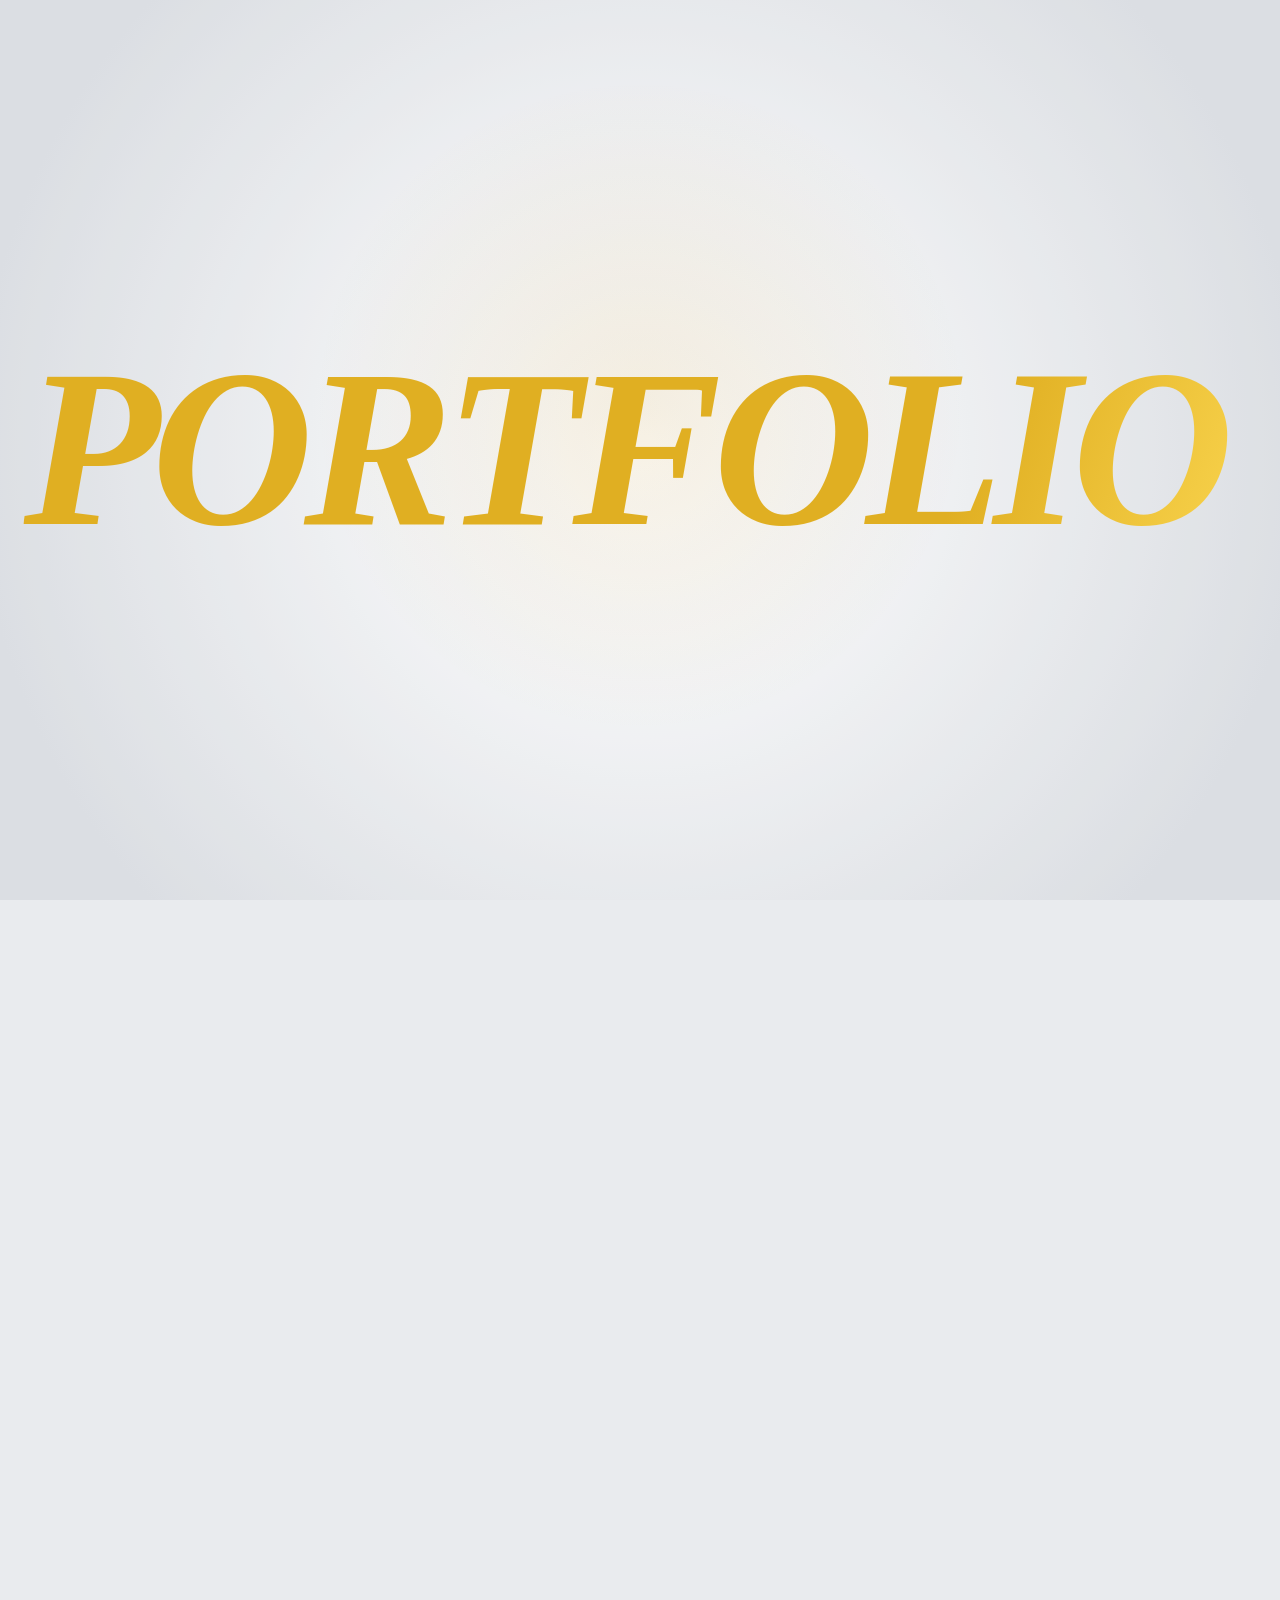
==== commit 2990a415: "Update Index.html" ====
--- a/Index.html
+++ b/Index.html
@@ -55,35 +55,14 @@
     <style>
       /* ==========================================================================
    RAJESH S — PORTFOLIO  |  consolidated styles
-   ========================================================================== */ /* ==========================================================================
-   TYPOGRAPHY — one self-hosted bold-italic serif everywhere (no device fonts)
    ========================================================================== */
-      @font-face {
-        font-family: "PortfolioSerif";
-        font-style: italic;
-        font-weight: 700;
-        font-display: block;
-        src: url([data-uri])
-          format("woff");
-      }
-      @font-face {
-        font-family: "PortfolioSymbols";
-        font-style: italic;
-        font-weight: 700;
-        font-display: block;
-        src: url([data-uri])
-          format("woff");
-        unicode-range: U+2190-2193, U+2197, U+21BB;
-      }
-      @font-face {
-        font-family: "PortfolioSymbols";
-        font-style: italic;
-        font-weight: 700;
-        font-display: block;
-        src: url([data-uri])
-          format("woff");
-        unicode-range: U+2605;
-      }
+
+      /* ==========================================================================
+   TYPOGRAPHY — self-hosted bold-italic serif.
+   The three @font-face blocks (base64 fonts) are injected by merge_fonts.py.
+   Without them the page still works and falls back to Georgia.
+   ========================================================================== */
+      /*__FONT_FACES__*/
       :root {
         --font-serif:
           "PortfolioSerif", "PortfolioSymbols", Georgia, "Times New Roman",
@@ -1132,20 +1111,20 @@
       }
       .about-paragraph .word.name.lit {
         color: transparent;
-      } /* ===== MARQUEE (UPDATED FOR FULL WIDTH) ===== */
+      } /* ===== MARQUEE ===== */
       .marquee-wrap {
         display: flex;
         flex-direction: column;
         padding: 1rem 0;
         background: var(--marquee-bg);
-        border-top: 1px solid var(--gold-line); /* Fix: Span full viewport width to prevent corner hiding */
+        border-top: 1px solid var(--gold-line);
         width: 100vw;
         position: relative;
         left: 50%;
         right: 50%;
         margin-left: -50vw;
         margin-right: -50vw;
-        margin-top: auto; /* Keeps it pushed to the bottom of the about section */
+        margin-top: auto;
         margin-bottom: 0;
         overflow: hidden;
       }
@@ -1200,7 +1179,7 @@
         .marquee-item span:last-child {
           padding: 0 1rem;
         }
-      } /* ========================================= */ /* ===== 6. JOURNEY (REWORKED FOR ZIGZAG ROUTE) ===== */
+      } /* ===== 6. JOURNEY ===== */
       .journey {
         position: relative;
         padding: 4rem 1.5rem 4rem;
@@ -1231,7 +1210,7 @@
         background-clip: text;
         color: transparent;
         filter: var(--heading-filter);
-      } /* Shared section heading (same look as "The Story So Far") */
+      }
       .sec-head {
         margin-bottom: 2.5rem;
         padding-inline: 1.5rem;
@@ -1247,7 +1226,7 @@
         font-family: Georgia, serif;
         font-style: italic;
         opacity: 0.8;
-      } /* The Timeline List */
+      }
       .jr-list {
         position: relative;
         max-width: 1600px;
@@ -1296,7 +1275,7 @@
         border-radius: 0;
         object-fit: contain;
         border: none;
-      } /* Individual Items */
+      }
       .jr-item {
         position: relative;
         z-index: 1;
@@ -1311,7 +1290,7 @@
       }
       .jr-item:last-child {
         margin-bottom: 0;
-      } /* Bike Image Container */
+      }
       .bike-image-container {
         grid-area: photo;
         justify-self: end;
@@ -1327,7 +1306,7 @@
       }
       .flip .bike-image-container {
         justify-self: start;
-      } /* Dot */
+      }
       .jr-dot {
         grid-area: dot;
         justify-self: center;
@@ -1338,7 +1317,7 @@
         border: 5px solid var(--e-bg);
         box-shadow: 0 0 0 6px rgba(224, 175, 34, 0.2);
         z-index: 2;
-      } /* Card */
+      }
       .jr-card {
         grid-area: card;
         max-width: 450px;
@@ -1388,7 +1367,7 @@
         font-size: 0.95rem;
         line-height: 1.6;
         margin-top: 1rem;
-      } /* Mobile Journey */
+      }
       @media (max-width: 767px) {
         .jr-item,
         .jr-item.flip {
@@ -1995,7 +1974,7 @@
       }
       .form-status.ok {
         color: #34d399;
-      } /* ===== 9. FOOTER CARD (classic) ===== */
+      } /* ===== 9. FOOTER CARD ===== */
       .footer-card-section {
         position: relative;
         min-height: 70vh;
@@ -2580,7 +2559,7 @@
           padding: 0.7rem 1.2rem;
           font-size: 0.7rem;
         }
-      } /* ===== 11. EXTRA SECTIONS (stats / cards, injected by enhancements.js) ===== */
+      } /* ===== 11. EXTRA SECTIONS ===== */
       .extra {
         padding: 5rem 1.5rem;
         background: var(--sec-a);
@@ -2722,7 +2701,7 @@
       .e-reveal.in {
         opacity: 1;
         transform: none;
-      } /* ===== 12. LIGHT THEME: silver surfaces (shared by all cards) ===== */
+      } /* ===== 12. LIGHT THEME: silver surfaces ===== */
       html[data-theme="light"] .about-card,
       html[data-theme="light"] .stat,
       html[data-theme="light"] .e-card,
@@ -2757,7 +2736,7 @@
         .bike-image-container img {
           animation: none !important;
         }
-      } /* Multicolour static border line (same palette as the multicolour star) */
+      } /* Multicolour static border line */
       .sb.sb-multi {
         border-color: transparent !important;
       }
@@ -2789,19 +2768,16 @@
         mask:
           linear-gradient(#000 0 0) content-box exclude,
           linear-gradient(#000 0 0);
-      } /* Resume / CV button: the nav-link underline (::after, 1px line) was being
-         turned into a second multicolour line on hover. Hide it - the animated
-         star border (canvas) is the only border this button needs. */
+      }
       .navbar-links .navbar-resume.sb.sb-multi::after,
       .navbar-links .navbar-resume.sb.sb-multi:hover::after,
       .navbar-links .navbar-resume.sb.sb-multi:focus-visible::after {
         content: none !important;
         display: none !important;
-      } /* Toolkit skill chips, LIGHT theme only: no golden star border -
-         only the multicolour star border (drawn by image-loop.js CSS). */
+      }
       html[data-theme="light"] .ss-chip > .sb-light {
         display: none !important;
-      } /* ===== STAR BORDER (animated light running round every button) ===== */
+      } /* ===== STAR BORDER ===== */
       :root {
         --sb-color: #e0af22;
       }
@@ -2852,7 +2828,7 @@
         .to-top {
           transition-duration: 0.01s;
         }
-      } /* Back-to-top: same look as the hero arrow button */
+      }
       button.to-top {
         display: inline-flex;
         align-items: center;
@@ -3236,7 +3212,7 @@
         background: linear-gradient(145deg, #fff, #dfe2e7);
         border-color: rgba(224, 175, 34, 0.6);
         box-shadow: 0 14px 36px rgba(60, 70, 90, 0.12);
-      } /* Mounted state: hide grid, show loop */
+      }
       .e-grid.logoloop-mounted {
         display: none !important;
       }
@@ -3248,12 +3224,12 @@
           width: 16.5rem;
         }
       } /* ==========================================================================
-         14. FIX: Make the LogoLoop (What I Bring) section full-width edge-to-edge
-         ========================================================================== */ /* 1. Remove the container restriction for the loop */
+         14. LogoLoop full-width fix
+         ========================================================================== */
       .extra-inner {
         max-width: none !important;
         padding: 0 !important;
-      } /* 2. Keep the titles and stats aligned with the rest of the site */
+      }
       .extra-eyebrow,
       .extra-title,
       .stats {
@@ -3270,7 +3246,7 @@
           padding-left: 4rem;
           padding-right: 4rem;
         }
-      } /* 3. Break the loop out to span 100vw (prevents corner hiding) */
+      }
       #highlights .logoloop {
         width: 100vw;
         position: relative;
@@ -3279,7 +3255,7 @@
         margin-left: -50vw;
         margin-right: -50vw;
         overflow: hidden;
-      } /* 4. Remove mobile padding on the loop wrapper */
+      }
       @media (max-width: 767px) {
         #highlights .logoloop {
           padding-left: 0 !important;
@@ -3287,7 +3263,7 @@
         }
       } /* ==========================================================================
    THE STORY SO FAR — premium card decoration
-   ========================================================================== */ /* ===== Card base: layered gold border + cursor spotlight ===== */
+   ========================================================================== */
       .jr-card {
         --mx: 50%;
         --my: 0%;
@@ -3375,7 +3351,7 @@
         box-shadow:
           0 34px 56px -22px rgba(40, 50, 70, 0.28),
           0 0 36px -10px rgba(var(--a-rgb), 0.4);
-      } /* ===== Top gold accent bar (draws itself on reveal) ===== */
+      }
       .jr-card::before {
         content: "";
         position: absolute;
@@ -3390,7 +3366,7 @@
       }
       .jr-item.in .jr-card::before {
         transform: scaleX(1);
-      } /* ===== Giant ghost number watermark ===== */
+      }
       .jr-card::after {
         content: attr(data-n);
         position: absolute;
@@ -3409,7 +3385,7 @@
       .jr-card:hover::after {
         opacity: 0.14;
         transform: translateY(-6px);
-      } /* ===== Diagonal shine sweep ===== */
+      }
       .jr-shine {
         position: absolute;
         inset: 0;
@@ -3425,7 +3401,7 @@
       }
       .jr-card:hover .jr-shine {
         transform: translateX(120%);
-      } /* ===== Card header row (chip + year) ===== */
+      }
       .jr-top {
         position: relative;
         z-index: 1;
@@ -3434,7 +3410,7 @@
         justify-content: space-between;
         gap: 1rem;
         margin-bottom: 1.4rem;
-      } /* ===== Tag chip ===== */
+      }
       .jr-chip {
         display: inline-flex;
         align-items: center;
@@ -3461,10 +3437,10 @@
       .jr-chip svg {
         width: 14px;
         height: 14px;
-      } /* ===== Year ===== */
+      }
       .jr-year {
         font-size: 1.15rem;
-      } /* ===== Card content raised above decoration ===== */
+      }
       .jr-card h3,
       .jr-card p {
         position: relative;
@@ -3473,7 +3449,7 @@
       .jr-card h3 {
         margin-top: 0;
         font-size: 1.6rem;
-      } /* ===== Organization line with gold dash rule ===== */
+      }
       .jr-org {
         position: relative;
         z-index: 1;
@@ -3490,11 +3466,11 @@
         height: 2px;
         border-radius: 2px;
         background: var(--e-accent);
-      } /* ===== Card paragraph ===== */
+      }
       .jr-card p {
         margin-top: 1.1rem;
         line-height: 1.7;
-      } /* ===== Mobile tuning ===== */
+      }
       @media (max-width: 767px) {
         .jr-card,
         .flip .jr-card {
@@ -3508,7 +3484,7 @@
         .jr-card h3 {
           font-size: 1.3rem;
         }
-      } /* ===== Reduced motion ===== */
+      }
       @media (prefers-reduced-motion: reduce) {
         .jr-card {
           opacity: 1 !important;
@@ -3522,8 +3498,7 @@
         }
       } /* ==========================================================================
          BACK-TO-TOP + MOBILE POLISH + MOBILE PERFORMANCE
-         ========================================================================== */ /* The star-border script adds ".sb { position: relative }" to the button,
-         which was overriding "position: fixed" and dropping it at the page end. */
+         ========================================================================== */
       button.to-top,
       button.to-top.sb {
         position: fixed;
@@ -3541,20 +3516,19 @@
           margin-left: auto;
           margin-right: auto;
           text-align: center;
-        } /* loading screen: keep the bike 15px clear of the RAJESH S / PORTFOLIO title */
-        .hero-loadbar {
-          margin-top: calc(var(--bike-h) * 0.9 + 15px);
-        }
-      } /* phones / touch: remove the work that makes swiping stutter */
+        }
+        /* NOTE: the old ".hero-loadbar { margin-top: calc(var(--bike-h)...) }"
+           rule was removed. The loading-bar section below + the small JS
+           snippet after the loader script now control the 15px gap. */
+      }
       @media (max-width: 767px), (pointer: coarse) {
-        /* render all sections up front instead of building them as you swipe */
         #project,
         #highlights,
         #contact,
         .projects-list {
           content-visibility: visible;
           contain-intrinsic-size: none;
-        } /* animated gradient text / buttons repaint every frame -> keep them static */
+        }
         .hero-title,
         .hero-subtitle-bold,
         .project-title,
@@ -3576,6 +3550,161 @@
         .jr-card {
           -webkit-backdrop-filter: none;
           backdrop-filter: none;
+        }
+      }
+
+      /* ==========================================================================
+   LOADING BAR v3: clean, slim, gold
+   ========================================================================== */
+      .hero-loadbar {
+        margin-top: 56px; /* JS snippet sets the exact 15px gap */
+        width: min(320px, 78vw);
+      }
+      .hero-loadbar::before,
+      .hero-loadbar::after {
+        content: none !important;
+        display: none !important;
+      }
+
+      .hero-loadbar__bike {
+        bottom: calc(100% + 3px);
+        z-index: 4;
+        animation: none;
+        filter: drop-shadow(0 4px 6px rgba(0, 0, 0, 0.3));
+      }
+
+      /* track: thin gold outline, soft inner shadow, nothing else */
+      .hero-loadbar__track {
+        position: relative;
+        height: 10px;
+        border-radius: 999px;
+        background: rgba(120, 120, 130, 0.18);
+        border: 1px solid rgba(130, 130, 150, 0.45);
+        box-shadow: inset 0 1px 2px rgba(0, 0, 0, 0.25);
+        filter: none;
+        animation: none;
+      }
+      .hero-loadbar__track::before,
+      .hero-loadbar__track::after {
+        content: none !important;
+        display: none !important;
+      }
+
+      /* fill: solid gold gradient + one soft shine sweep */
+      .hero-loadbar__fill {
+        position: absolute !important;
+        inset: 0 !important;
+        width: 100% !important;
+        height: 100% !important;
+        display: block !important;
+        overflow: hidden;
+        border-radius: 999px;
+        background: linear-gradient(
+          90deg,
+          #5227ff,
+          #ff9ffc,
+          #40ffaa,
+          #4079ff,
+          #ffdd58,
+          #ff6b6b,
+          #5227ff
+        ) !important;
+        background-size: 200% 100% !important;
+        animation: lb-flow 3s linear infinite;
+        box-shadow: 0 0 10px rgba(255, 159, 252, 0.45);
+      }
+      @keyframes lb-flow {
+        to {
+          background-position: 200% 0;
+        }
+      }
+      .hero-loadbar__fill::before {
+        content: none;
+      }
+      .hero-loadbar__fill::after {
+        content: "";
+        position: absolute;
+        inset: 0;
+        border-radius: inherit;
+        background: linear-gradient(
+          100deg,
+          transparent 35%,
+          rgba(255, 255, 255, 0.55) 50%,
+          transparent 65%
+        );
+        background-size: 60% 100%;
+        background-repeat: no-repeat;
+        background-position: -80% 0;
+        animation: lb-sweep 1.8s ease-in-out infinite;
+      }
+      @keyframes lb-sweep {
+        to {
+          background-position: 180% 0;
+        }
+      }
+
+      /* tip marker: small clean glow dot (replaces the big star) */
+      .hero-loadbar__star {
+        position: absolute;
+        top: 50%;
+        left: 0;
+        width: 14px;
+        height: 14px;
+        margin: -7px 0 0 -7px;
+        z-index: 5;
+        pointer-events: none;
+        filter: none;
+      }
+      .hero-loadbar__star i {
+        display: block;
+        width: 100%;
+        height: 100%;
+        border-radius: 50%;
+        background: #fff;
+        clip-path: none;
+        box-shadow:
+          0 0 0 2px #ff9ffc,
+          0 0 10px rgba(64, 255, 170, 0.8);
+        animation: none;
+      }
+
+      /* percentage: plain gold text */
+      .hero-loadbar__pct {
+        margin-top: 0.9rem;
+        font-size: 0.9rem;
+        letter-spacing: 0.2em;
+        font-variant-numeric: tabular-nums;
+        opacity: 1;
+        background: linear-gradient(
+          90deg,
+          #5227ff,
+          #c026d3,
+          #0ea5a4,
+          #2563eb,
+          #e0af22,
+          #ef4444,
+          #5227ff
+        );
+        background-size: 200% 100%;
+        -webkit-background-clip: text;
+        background-clip: text;
+        color: transparent;
+        animation: lb-flow 3s linear infinite;
+      }
+
+      /* 100%: gentle glow only */
+      .hero-loadbar.lb-full .hero-loadbar__track {
+        box-shadow:
+          inset 0 1px 2px rgba(0, 0, 0, 0.2),
+          0 0 16px rgba(255, 159, 252, 0.6);
+        animation: none;
+      }
+
+      @media (prefers-reduced-motion: reduce) {
+        .hero-loadbar__fill,
+        .hero-loadbar__fill::after,
+        .hero-loadbar__pct {
+          animation: none;
         }
       }
     </style>
@@ -3708,6 +3837,53 @@
       </div>
     </section>
     <script src="loader.js?v=3"></script>
+    <script>
+      !(function () {
+        var e = document.getElementById("heroLoadBar");
+        if (e) {
+          var t = e.querySelector(".hero-loadbar__track"),
+            a = e.querySelector(".hero-loadbar__fill");
+          if (t && a) {
+            var r = document.createElement("span");
+            ((r.className = "hero-loadbar__star"),
+              r.setAttribute("aria-hidden", "true"),
+              r.appendChild(document.createElement("i")),
+              (r.style.left = "0%"),
+              t.appendChild(r));
+            var l = !1;
+            new MutationObserver(function () {
+              var t = /inset\(\s*0(?:px)?\s+([\d.]+)%/.exec(
+                a.style.clipPath || "",
+              );
+              if (t) {
+                var i = 100 - parseFloat(t[1]);
+                ((r.style.left = i + "%"),
+                  !l && i >= 99.5 && ((l = !0), e.classList.add("lb-full")));
+              }
+            }).observe(a, { attributes: !0, attributeFilter: ["style"] });
+          }
+        }
+      })();
+    </script>
+    <!-- Exact 15px gap between the "PORTFOLIO" title and the bike -->
+    <script>
+      (function () {
+        var bar = document.getElementById("heroLoadBar");
+        var bike = bar && bar.querySelector(".hero-loadbar__bike");
+        if (!bar || !bike) return;
+        function fit() {
+          var h = bike.offsetHeight; // unaffected by the bobbing animation
+          if (h)
+            bar.style.setProperty("margin-top", h + 3 + 15 + "px", "important");
+          // bike height + 3px offset + 15px gap
+        }
+        bike.addEventListener("load", fit);
+        window.addEventListener("load", fit);
+        window.addEventListener("resize", fit);
+        if (window.ResizeObserver) new ResizeObserver(fit).observe(bike);
+        fit();
+      })();
+    </script>
     <div id="mainContent" class="main-content">
       <section id="about" class="about">
         <div class="about-inner">
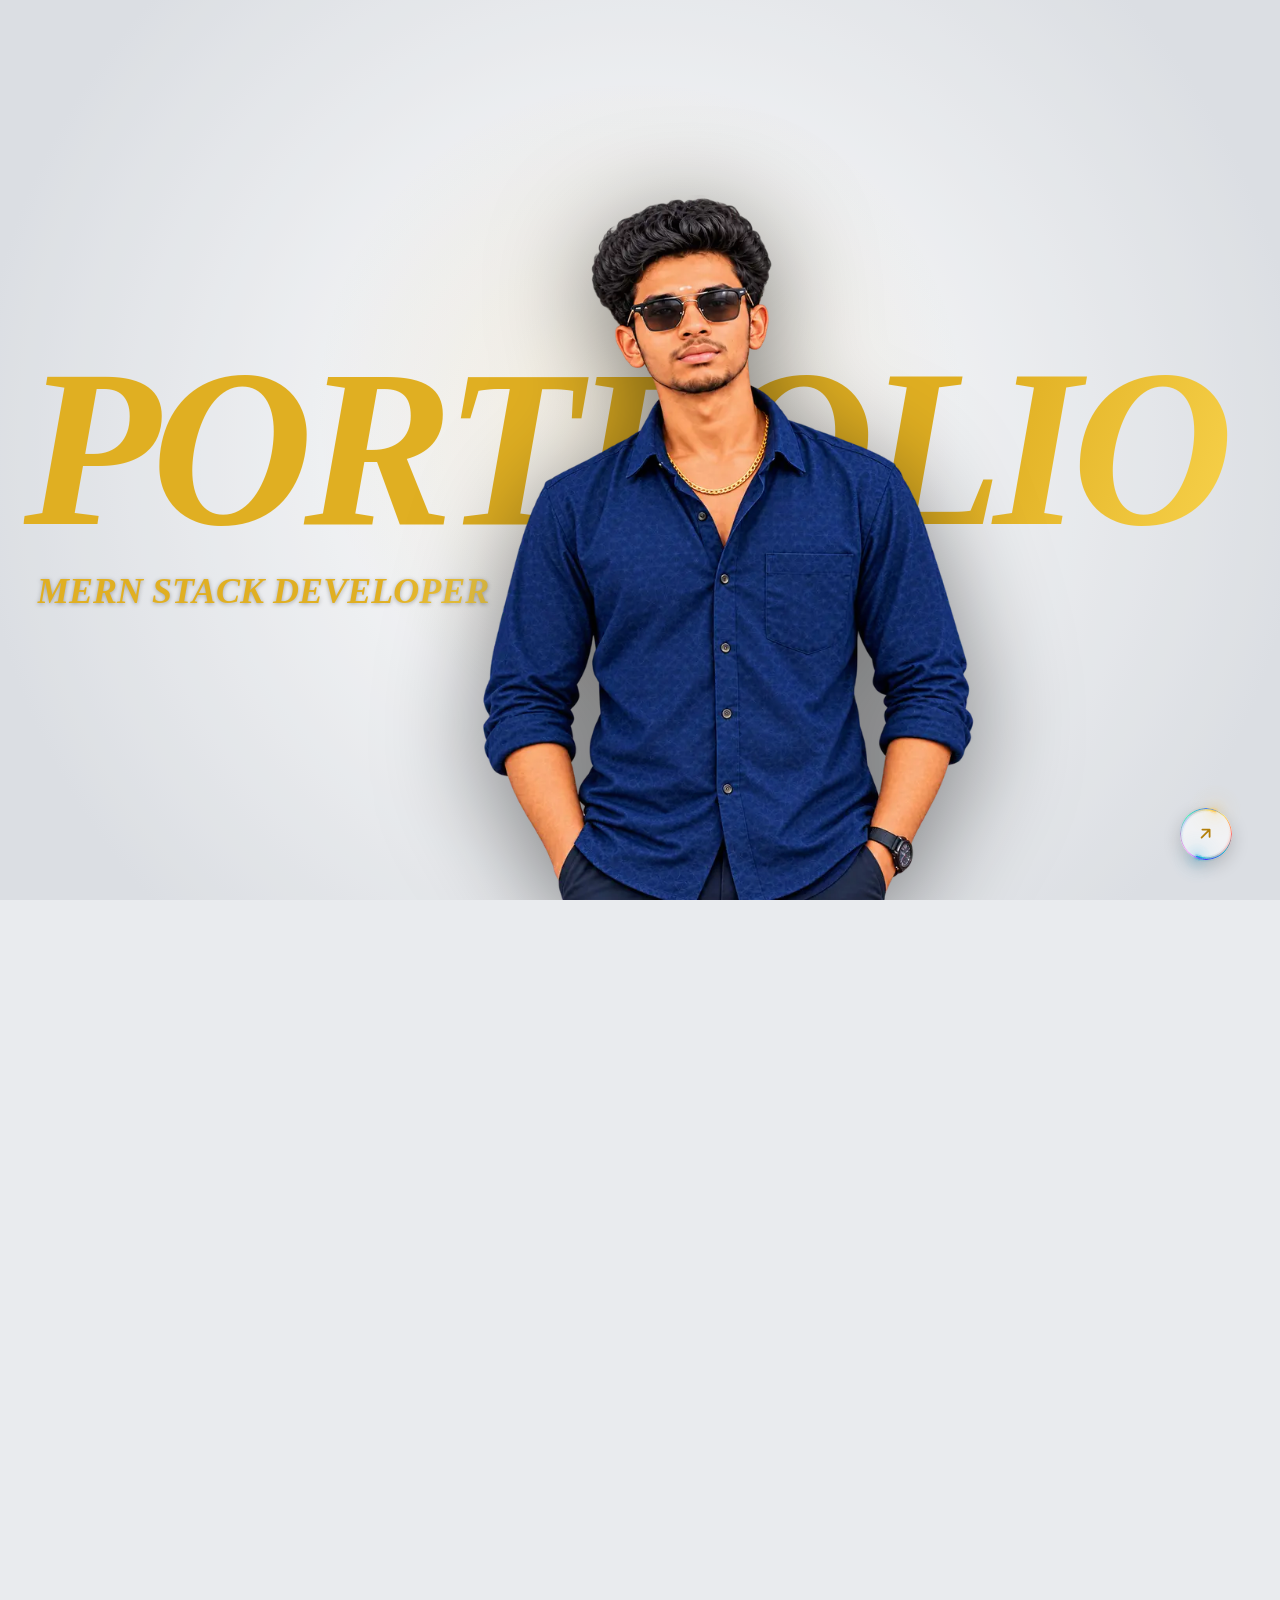
==== commit 63b68bb0: "Update Index.html" ====
--- a/Index.html
+++ b/Index.html
@@ -3706,6 +3706,39 @@
         .hero-loadbar__pct {
           animation: none;
         }
+      }
+
+      /* ===== Project labels: bold + golden ===== */
+      .project-desc .lbl {
+        font-weight: 900 !important;
+        color: #e0af22;
+        letter-spacing: 0.06em;
+        text-transform: uppercase;
+        -webkit-text-stroke: 0.6px currentColor;
+        text-shadow: 0 0 10px rgba(224, 175, 34, 0.35);
+        background: none !important;
+        padding: 0 !important;
+      }
+      html[data-theme="light"] .project-desc .lbl {
+        color: #a87400;
+        text-shadow: none;
+      }
+
+      /* ===== Navbar: taller + bolder ===== */
+      .navbar-links a {
+        font-weight: 900 !important;
+        font-size: 0.92rem;
+        letter-spacing: 0.12em;
+        -webkit-text-stroke: 0.4px currentColor;
+      }
+      .navbar-links .navbar-resume {
+        font-weight: 900 !important;
+        font-size: 0.85rem;
+        padding: 14px 24px;
+        -webkit-text-stroke: 0.4px currentColor;
+      }
+      .navbar-logo {
+        font-size: 1.5rem;
       }
     </style>
   </head>
@@ -4237,7 +4270,7 @@
             name: "CRM & Smart Quotation Management System",
             titleHTML: "Mini CRM",
             description:
-              "Stack: HTML5 , CSS , JS , localStorage.<br>•Target Users: Sales Executives, Sales Managers, Business Development Teams.<br>•Problem: Pricing errors, slow quotation preparation, and no visibility into quotation status.<br>•Solution: Built a full-stack CRM to manage customers, products, user counts, pricing rules, and quotation generation with authentication.<br>•Impact: Reduced quotation preparation time by automating pricing calculations and PDF export.",
+              " • Stack : HTML5 , CSS , JS , localStorage.<br>•Target Users: Sales Executives, Sales Managers, Business Development Teams.<br> • PROBLEM : Pricing errors, slow quotation preparation, and no visibility into quotation status.<br> • SOLUTION : Built a full-stack CRM to manage customers, products, user counts, pricing rules, and quotation generation with authentication.<br> • IMPACT : Reduced quotation preparation time by automating pricing calculations and PDF export.",
             image: "min.webp",
             demoLink: "https://rajesh006-jerry.github.io/Mini-CRM/Index.html",
             githubLink: "https://github.com/Rajesh006-jerry/Mini-CRM",
@@ -4246,7 +4279,7 @@
             name: "Employee Management System",
             titleHTML: "EMS ",
             description:
-              "Stack: HTML5, CSS, JavaScript, Canvas API, MediaDevices API, localStorage.<br>•Target Users: HR Managers, Department Admins, Employees.<br>•Problem: Manual attendance tracking, scattered HR records, and untracked employee requests.<br>•Solution: Built a role-based HRMS with webcam attendance, leave management, payroll, PDF payslips, analytics, and department-based ticketing.<br>•Impact: Centralized HR workflows, automated attendance sync with approved leaves, and streamlined department-wise ticket management.",
+              " • Stack : HTML5, CSS, JavaScript, Canvas API, MediaDevices API, localStorage.<br>•Target Users: HR Managers, Department Admins, Employees.<br> • PROBLEM : Manual attendance tracking, scattered HR records, and untracked employee requests.<br> • SOLUTION : Built a role-based HRMS with webcam attendance, leave management, payroll, PDF payslips, analytics, and department-based ticketing.<br> • IMPACT : Centralized HR workflows, automated attendance sync with approved leaves, and streamlined department-wise ticket management.",
             image: "ems.webp",
             demoLink:
               "https://rajesh006-jerry.github.io/Employee-management-system/Employee.html",
@@ -4257,7 +4290,7 @@
             name: "SoftMeet - Appointment Booking & Business Hub",
             titleHTML: "Appointment Booking Service",
             description:
-              "•Stack: HTML5, CSS3, JavaScript, localStorage, Font Awesome.<br>•Target Users: Clients, Sales Teams, Business Teams.<br>•Problem: Manual bookings, double-booked slots, and disconnected CRM leads.<br>•Solution: Built a responsive booking platform with live calendar, slot validation, service selection, booking management, and AI chatbot.<br>•Impact: Prevented booking conflicts and automatically converted confirmed appointments into CRM leads.",
+              " • Stack : HTML5, CSS3, JavaScript, localStorage, Font Awesome.<br>•Target Users: Clients, Sales Teams, Business Teams.<br> • PROBLEM : Manual bookings, double-booked slots, and disconnected CRM leads.<br> • SOLUTION : Built a responsive booking platform with live calendar, slot validation, service selection, booking management, and AI chatbot.<br> • IMPACT : Prevented booking conflicts and automatically converted confirmed appointments into CRM leads.",
             image: "abs.webp",
             demoLink:
               "https://rajesh006-jerry.github.io/Appoinment-booking-service/appoinment.html",
@@ -4268,7 +4301,7 @@
             name: "Emergency Medical Store",
             titleHTML: "Emergency Medical Store",
             description:
-              "Stack: HTML5 , CSS , JS , localStorage.<br>Target Users: Patients and families needing urgent medicines, and store admins managing stock and orders.<br>•Problem: Finding an open pharmacy, the right medicine, a doctor, or a way to alert family in an emergency is slow, and store owners lack simple stock and order tracking.<br>•Solution: Built a mobile-first web app with medicine ordering (cart, promo codes, COD/UPI), prescription upload, doctor booking, a GPS-based SOS alerting contacts via WhatsApp/SMS, and an admin dashboard for stock, orders, and prescriptions.<br>•Impact: Combined ordering, emergency alerts, doctor booking, and inventory management in one app, cutting the steps from “need help” to “help on the way.",
+              " • Stack : HTML5 , CSS , JS , localStorage.<br>Target Users: Patients and families needing urgent medicines, and store admins managing stock and orders.<br> • PROBLEM : Finding an open pharmacy, the right medicine, a doctor, or a way to alert family in an emergency is slow, and store owners lack simple stock and order tracking.<br> • SOLUTION : Built a mobile-first web app with medicine ordering (cart, promo codes, COD/UPI), prescription upload, doctor booking, a GPS-based SOS alerting contacts via WhatsApp/SMS, and an admin dashboard for stock, orders, and prescriptions.<br> • IMPACT : Combined ordering, emergency alerts, doctor booking, and inventory management in one app, cutting the steps from “need help” to “help on the way.",
             image: "Mediacal-e-commerce.webp",
             demoLink:
               "https://rajesh006-jerry.github.io/Emergency-Service/Emergency-Medical-Service.html",
@@ -4530,7 +4563,7 @@
         (document.getElementById("projectsList").innerHTML = projects
           .map(
             (e, t) =>
-              `\n      <div class="project-item ${t % 2 == 0 ? "" : "reverse"}">\n        <div class="project-image-col">\n          <div class="project-image-clip">\n            <img src="${e.image}" alt="${e.name}" class="project-image" width="1200" height="${"min.webp" === e.image ? 733 : 566}" loading="lazy" decoding="async" />\n          </div>\n        </div>\n        <div class="project-text-col">\n          <span class="project-number">0${t + 1}</span>\n          <h3 class="project-title">${e.titleHTML}</h3>\n          <p class="project-desc">${e.description}</p>\n          <div class="project-actions">\n            <a href="${e.demoLink}" target="_blank" rel="noopener noreferrer" class="btn-lime">\n              Live Demo\n              <svg viewBox="0 0 24 24" fill="none" stroke="currentColor" stroke-width="2" class="icon-tiny">\n                <path stroke-linecap="round" stroke-linejoin="round" d="M4.5 19.5l15-15m0 0H8.25m11.25 0v11.25" />\n              </svg>\n            </a>\n            <a href="${e.githubLink}" target="_blank" rel="noopener noreferrer" class="btn-outline">\n              GitHub\n              <svg width="14" height="14" viewBox="0 0 24 24" fill="none" stroke="currentColor" stroke-width="2" stroke-linecap="round" stroke-linejoin="round">\n                <path d="M9 19c-5 1.5-5-2.5-7-3m14 6v-3.87a3.37 3.37 0 0 0-.94-2.61c3.14-.35 6.44-1.54 6.44-7A5.44 5.44 0 0 0 20 4.77 5.07 5.07 0 0 0 19.91 1S18.73.65 16 2.48a13.38 13.38 0 0 0-7 0C6.27.65 5.09 1 5.09 1A5.07 5.07 0 0 0 5 4.77a5.44 5.44 0 0 0-1.5 3.78c0 5.42 3.3 6.61 6.44 7A3.37 3.37 0 0 0 9 18.13V22"></path>\n              </svg>\n            </a>\n          </div>\n        </div>\n      </div>\n    `,
+              `\n      <div class="project-item ${t % 2 == 0 ? "" : "reverse"}">\n        <div class="project-image-col">\n          <div class="project-image-clip">\n            <img src="${e.image}" alt="${e.name}" class="project-image" width="1200" height="${"min.webp" === e.image ? 733 : 566}" loading="lazy" decoding="async" />\n          </div>\n        </div>\n        <div class="project-text-col">\n          <span class="project-number">0${t + 1}</span>\n          <h3 class="project-title">${e.titleHTML}</h3>\n          <p class="project-desc">${e.description.replace(/•\s*/g, "").replace(/(Stack|Target Users|PROBLEM|SOLUTION|IMPACT)(\s*:)/g, '<span class="lbl">$1</span>$2')}</p>\n          <div class="project-actions">\n            <a href="${e.demoLink}" target="_blank" rel="noopener noreferrer" class="btn-lime">\n              Live Demo\n              <svg viewBox="0 0 24 24" fill="none" stroke="currentColor" stroke-width="2" class="icon-tiny">\n                <path stroke-linecap="round" stroke-linejoin="round" d="M4.5 19.5l15-15m0 0H8.25m11.25 0v11.25" />\n              </svg>\n            </a>\n            <a href="${e.githubLink}" target="_blank" rel="noopener noreferrer" class="btn-outline">\n              GitHub\n              <svg width="14" height="14" viewBox="0 0 24 24" fill="none" stroke="currentColor" stroke-width="2" stroke-linecap="round" stroke-linejoin="round">\n                <path d="M9 19c-5 1.5-5-2.5-7-3m14 6v-3.87a3.37 3.37 0 0 0-.94-2.61c3.14-.35 6.44-1.54 6.44-7A5.44 5.44 0 0 0 20 4.77 5.07 5.07 0 0 0 19.91 1S18.73.65 16 2.48a13.38 13.38 0 0 0-7 0C6.27.65 5.09 1 5.09 1A5.07 5.07 0 0 0 5 4.77a5.44 5.44 0 0 0-1.5 3.78c0 5.42 3.3 6.61 6.44 7A3.37 3.37 0 0 0 9 18.13V22"></path>\n              </svg>\n            </a>\n          </div>\n        </div>\n      </div>\n    `,
           )
           .join("")),
         document
--- a/loader.css
+++ b/loader.css
@@ -22,6 +22,16 @@
   transition:
     opacity 0.3s ease,
     visibility 0s linear 0.3s;
+}
+.hero-loadbar__track {
+  position: relative;
+  height: 16px;
+  border-radius: 999px;
+  border: 3px solid #e0af22;
+  background: rgba(120, 120, 130, 0.18);
+  box-shadow:
+    inset 0 1px 2px rgba(0, 0, 0, 0.25),
+    0 0 10px rgba(224, 175, 34, 0.45);
 }
 .hero-loadbar__track {
   position: relative;
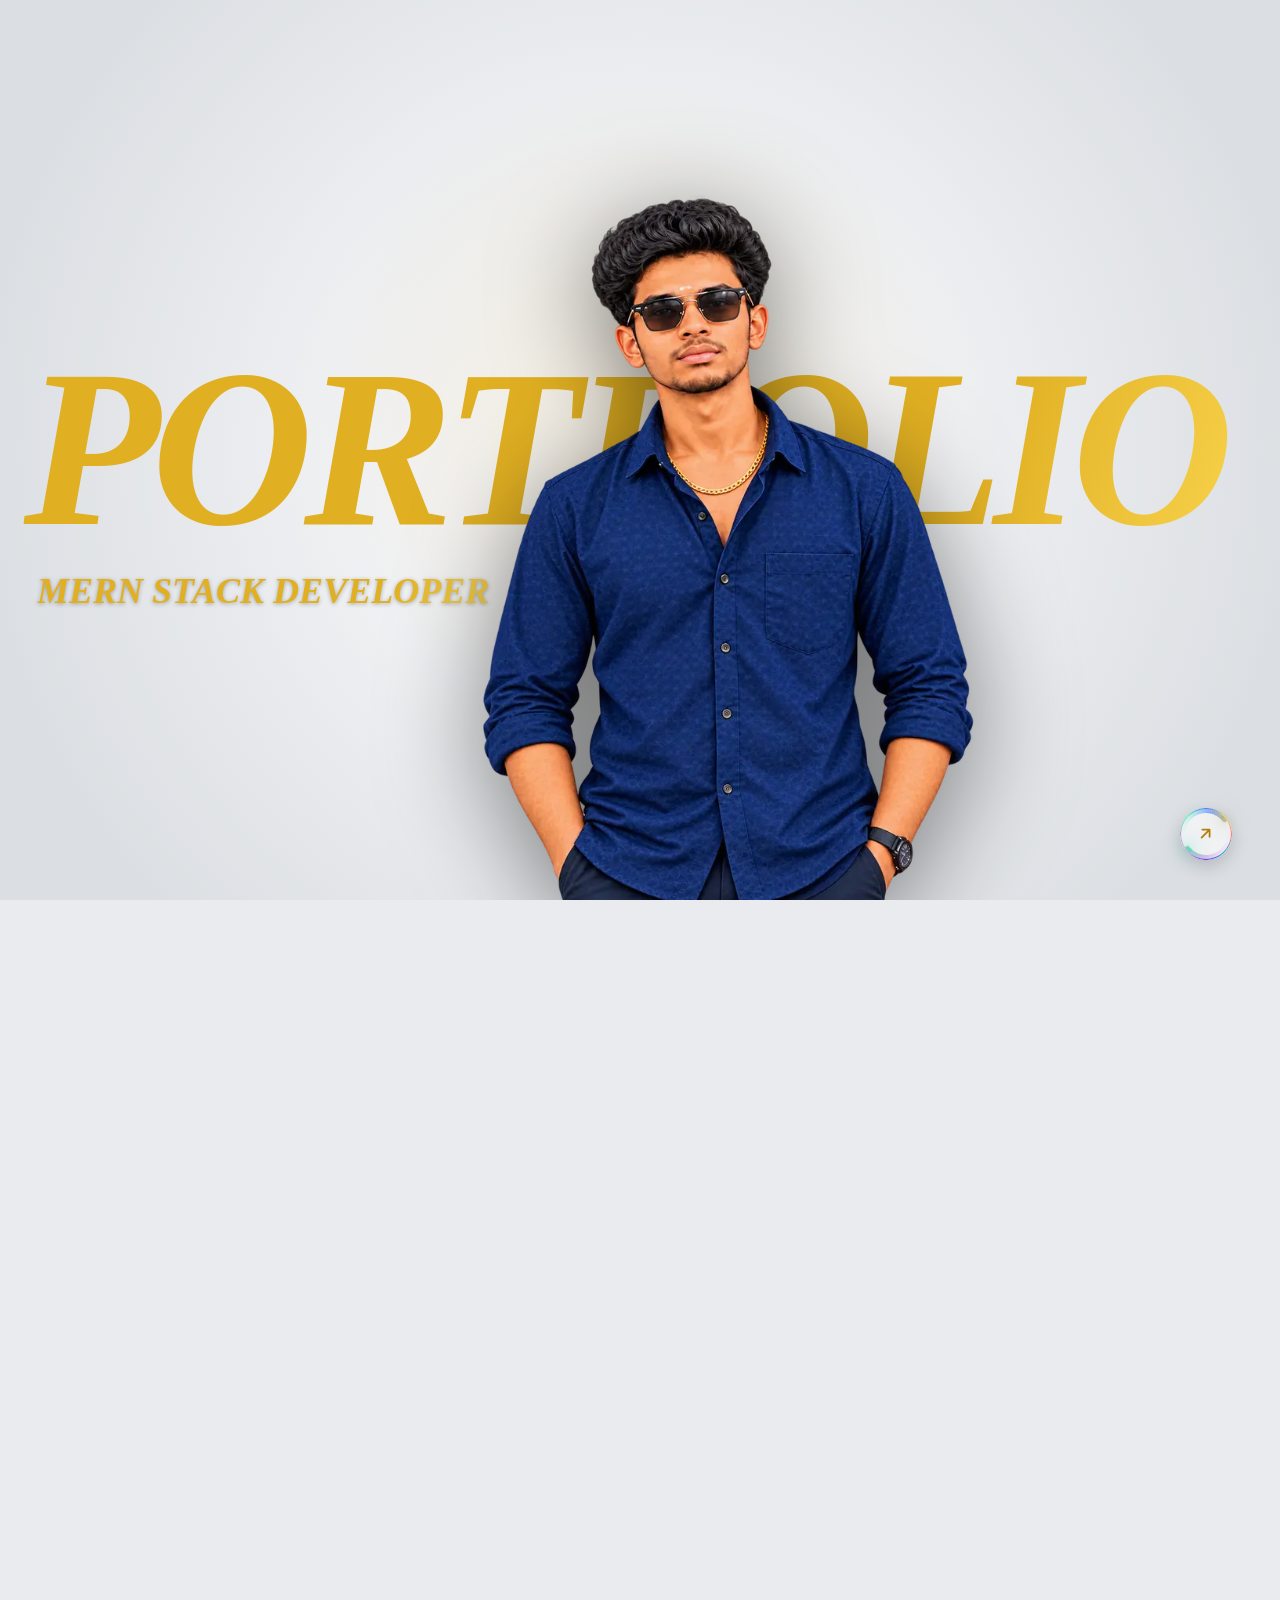
==== commit 4fc6cbeb: "Optimize image loading and improve styles Updated image loading strategy to eager for better perform" ====
--- a/Index.html
+++ b/Index.html
@@ -3741,6 +3741,94 @@
         font-size: 1.5rem;
       }
     </style>
+    <style id="preload-all-sections">
+      /* Render every section up-front (no deferred rendering on scroll) */
+      #contact,
+      #highlights,
+      #project,
+      .projects-list {
+        content-visibility: visible !important;
+        contain-intrinsic-size: none !important;
+      }
+    </style>
+    <style id="fit-text-fix">
+      /* Section heading: one line, scaled to the screen width */
+      .journey-title {
+        white-space: nowrap;
+        font-size: clamp(1.6rem, 8.5vw, 5rem);
+        letter-spacing: -0.02em;
+        max-width: 100%;
+      }
+      /* Project text: comfortable size, no mid-word / forced breaks */
+      .project-title {
+        white-space: normal;
+        overflow-wrap: normal;
+        word-break: normal;
+        hyphens: none;
+        font-size: clamp(1.4rem, 6.2vw, 3.2rem);
+      }
+      .project-desc,
+      .project-desc .lbl {
+        overflow-wrap: normal;
+        word-break: normal;
+        hyphens: none;
+      }
+      @media (max-width: 767px) {
+        .project-title {
+          font-size: clamp(1.3rem, 6.5vw, 1.9rem);
+        }
+        .project-desc {
+          font-size: clamp(0.78rem, 3.4vw, 0.92rem);
+          line-height: 1.7;
+          letter-spacing: 0;
+        }
+        .project-desc .lbl {
+          letter-spacing: 0.02em;
+          -webkit-text-stroke: 0.3px currentColor;
+        }
+      }
+    </style>
+    <script id="preload-all-images">
+      /* Load every image as soon as the page opens, including ones the
+         scripts add later (projects, certificates). */
+      (function () {
+        function eager(img) {
+          if (img.tagName !== "IMG") return;
+          img.loading = "eager";
+          img.decoding = "async";
+          if (img.dataset && img.dataset.src && !img.src)
+            img.src = img.dataset.src;
+        }
+        function all(root) {
+          (root.querySelectorAll ? root.querySelectorAll("img") : []).forEach(
+            eager,
+          );
+        }
+        function run() {
+          all(document);
+        }
+        new MutationObserver(function (m) {
+          m.forEach(function (r) {
+            r.addedNodes.forEach(function (n) {
+              if (n.nodeType !== 1) return;
+              eager(n);
+              all(n);
+            });
+          });
+        }).observe(document.documentElement, {
+          childList: true,
+          subtree: true,
+        });
+        if (document.readyState === "loading")
+          document.addEventListener("DOMContentLoaded", run);
+        else run();
+        window.addEventListener("load", function () {
+          run();
+          var v = document.querySelector(".contact-bg-video");
+          if (v) v.preload = "auto";
+        });
+      })();
+    </script>
   </head>
   <body>
     <nav class="navbar" id="navbar">
@@ -3977,7 +4065,7 @@
               alt=""
               width="320"
               height="213"
-              loading="lazy"
+              loading="eager"
               decoding="async"
             />
           </span>
@@ -3990,7 +4078,7 @@
         <div class="projects-list" id="projectsList"></div>
       </div>
       <div id="contact" class="contact">
-        <video muted loop playsinline preload="none" class="contact-bg-video">
+        <video muted loop playsinline preload="auto" class="contact-bg-video">
           <source src="contact_bg_small.mp4" type="video/mp4" />
         </video>
         <div class="contact-overlay"></div>
@@ -4563,7 +4651,7 @@
         (document.getElementById("projectsList").innerHTML = projects
           .map(
             (e, t) =>
-              `\n      <div class="project-item ${t % 2 == 0 ? "" : "reverse"}">\n        <div class="project-image-col">\n          <div class="project-image-clip">\n            <img src="${e.image}" alt="${e.name}" class="project-image" width="1200" height="${"min.webp" === e.image ? 733 : 566}" loading="lazy" decoding="async" />\n          </div>\n        </div>\n        <div class="project-text-col">\n          <span class="project-number">0${t + 1}</span>\n          <h3 class="project-title">${e.titleHTML}</h3>\n          <p class="project-desc">${e.description.replace(/•\s*/g, "").replace(/(Stack|Target Users|PROBLEM|SOLUTION|IMPACT)(\s*:)/g, '<span class="lbl">$1</span>$2')}</p>\n          <div class="project-actions">\n            <a href="${e.demoLink}" target="_blank" rel="noopener noreferrer" class="btn-lime">\n              Live Demo\n              <svg viewBox="0 0 24 24" fill="none" stroke="currentColor" stroke-width="2" class="icon-tiny">\n                <path stroke-linecap="round" stroke-linejoin="round" d="M4.5 19.5l15-15m0 0H8.25m11.25 0v11.25" />\n              </svg>\n            </a>\n            <a href="${e.githubLink}" target="_blank" rel="noopener noreferrer" class="btn-outline">\n              GitHub\n              <svg width="14" height="14" viewBox="0 0 24 24" fill="none" stroke="currentColor" stroke-width="2" stroke-linecap="round" stroke-linejoin="round">\n                <path d="M9 19c-5 1.5-5-2.5-7-3m14 6v-3.87a3.37 3.37 0 0 0-.94-2.61c3.14-.35 6.44-1.54 6.44-7A5.44 5.44 0 0 0 20 4.77 5.07 5.07 0 0 0 19.91 1S18.73.65 16 2.48a13.38 13.38 0 0 0-7 0C6.27.65 5.09 1 5.09 1A5.07 5.07 0 0 0 5 4.77a5.44 5.44 0 0 0-1.5 3.78c0 5.42 3.3 6.61 6.44 7A3.37 3.37 0 0 0 9 18.13V22"></path>\n              </svg>\n            </a>\n          </div>\n        </div>\n      </div>\n    `,
+              `\n      <div class="project-item ${t % 2 == 0 ? "" : "reverse"}">\n        <div class="project-image-col">\n          <div class="project-image-clip">\n            <img src="${e.image}" alt="${e.name}" class="project-image" width="1200" height="${"min.webp" === e.image ? 733 : 566}" loading="eager" decoding="async" />\n          </div>\n        </div>\n        <div class="project-text-col">\n          <span class="project-number">0${t + 1}</span>\n          <h3 class="project-title">${e.titleHTML}</h3>\n          <p class="project-desc">${e.description.replace(/•\s*/g, "").replace(/(Stack|Target Users|PROBLEM|SOLUTION|IMPACT)(\s*:)/g, '<span class="lbl">$1</span>$2')}</p>\n          <div class="project-actions">\n            <a href="${e.demoLink}" target="_blank" rel="noopener noreferrer" class="btn-lime">\n              Live Demo\n              <svg viewBox="0 0 24 24" fill="none" stroke="currentColor" stroke-width="2" class="icon-tiny">\n                <path stroke-linecap="round" stroke-linejoin="round" d="M4.5 19.5l15-15m0 0H8.25m11.25 0v11.25" />\n              </svg>\n            </a>\n            <a href="${e.githubLink}" target="_blank" rel="noopener noreferrer" class="btn-outline">\n              GitHub\n              <svg width="14" height="14" viewBox="0 0 24 24" fill="none" stroke="currentColor" stroke-width="2" stroke-linecap="round" stroke-linejoin="round">\n                <path d="M9 19c-5 1.5-5-2.5-7-3m14 6v-3.87a3.37 3.37 0 0 0-.94-2.61c3.14-.35 6.44-1.54 6.44-7A5.44 5.44 0 0 0 20 4.77 5.07 5.07 0 0 0 19.91 1S18.73.65 16 2.48a13.38 13.38 0 0 0-7 0C6.27.65 5.09 1 5.09 1A5.07 5.07 0 0 0 5 4.77a5.44 5.44 0 0 0-1.5 3.78c0 5.42 3.3 6.61 6.44 7A3.37 3.37 0 0 0 9 18.13V22"></path>\n              </svg>\n            </a>\n          </div>\n        </div>\n      </div>\n    `,
           )
           .join("")),
         document
@@ -5086,7 +5174,9 @@
             void 0 !== P)
           )
             for (var e = 0; e < P.length; e++)
-              P[e].rgb && (P[e].sprite = M(P[e].rgb));
+              (P[e].rgb && (P[e].sprite = M(P[e].rgb)),
+                (P[e].T = P[e].T0 * (m.light ? 1.9 : 1)),
+                (P[e].dirty = !0));
           _();
         }
         var T = { x: 0, y: 0, arc: !1 };
@@ -5140,11 +5230,12 @@
             (this.gold = t.matches(
               ".btn-lime,.contact-submit,.rc-btn.fill,.card-connect,.project-image-col,.ss-chip,.rc-seal-core,.card-logo",
             )),
-            (this.T = t.matches(
+            (this.T0 = t.matches(
               ".hero-icon-btn,.navbar-resume,.mobile-resume,.btn-outline,.to-top,.rc-btn.line,.ss-chip",
             )
               ? 2.6
               : 1.5),
+            (this.T = this.T0 * (m.light ? 1.9 : 1)),
             (this.seed = Math.random()),
             (this.hue = 0),
             (this.starHue = 0));
@@ -5401,7 +5492,7 @@
           E || ((I = performance.now()), (E = requestAnimationFrame(R)));
         }
         function R(t) {
-          if (((E = 0), !(document.hidden || (o && O)))) {
+          if (((E = 0), !document.hidden)) {
             var e = Math.min(0.05, Math.max(0.001, (t - I) / 1e3));
             I = t;
             for (var i = !1, a = P.length - 1; a >= 0; a--) {
@@ -5409,7 +5500,7 @@
               s.el.isConnected
                 ? s.visible &&
                   ((s.acc += e),
-                  (s.big || o) && s.acc < 0.032
+                  !1
                     ? s.active && (i = !0)
                     : (s.dirty && s.measure(),
                       (s.active = s.update(Math.min(s.acc, 0.05))),
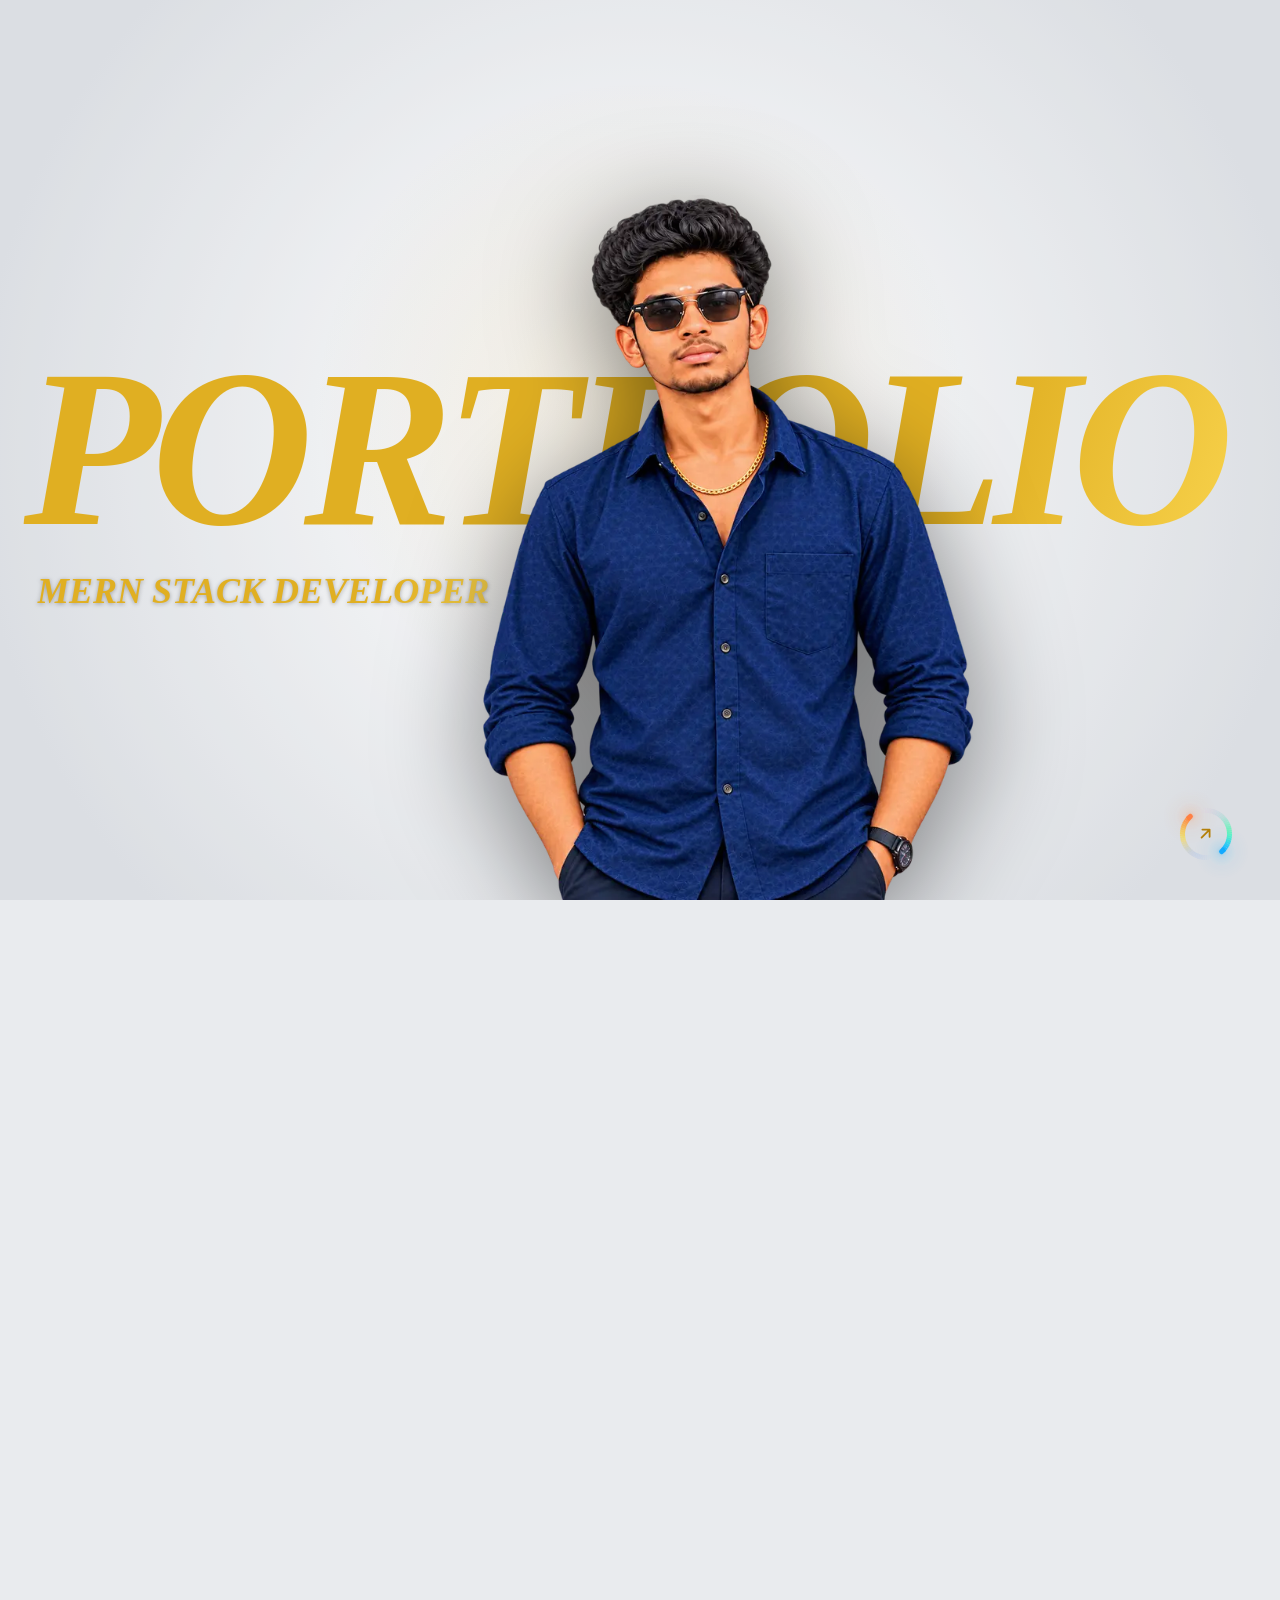
==== commit 20eed0fb: "Update Index.html" ====
--- a/Index.html
+++ b/Index.html
@@ -12,6 +12,7 @@
       content="Rajesh S — MERN Stack Developer portfolio: projects, skills and contact."
     />
     <link rel="stylesheet" href="loader.css?v=3" />
+    <link rel="stylesheet" href="light-star-border.css" />
     <noscript
       ><style>
         .hero-loadbar {
--- a/light-star-border.css
+++ b/light-star-border.css
@@ -0,0 +1,90 @@
+/* ===== Light theme: deep, dark multicolour star border ===== */
+@property --sb-ang {
+  syntax: "<angle>";
+  initial-value: 0deg;
+  inherits: false;
+}
+@keyframes sb-spin {
+  to {
+    --sb-ang: 360deg;
+  }
+}
+
+/* 1. Static ring: deep, rich versions of the click-spark colours */
+html[data-theme="light"] .sb.sb-multi.sb-multi::after {
+  inset: -2px;
+  padding: 2px;
+  background: conic-gradient(
+    from var(--sb-ang),
+    #b91c1c,
+    #c2410c,
+    #b45309,
+    #15803d,
+    #0e7490,
+    #1d4ed8,
+    #6d28d9,
+    #be185d,
+    #b91c1c
+  );
+  animation: sb-spin 6s linear infinite;
+}
+
+/* 2. Moving star / trail (canvas): full strength, richer colour.
+      Bright head + dark tail is done in the star-border script (see JS edits). */
+html[data-theme="light"] .sb.sb-multi > .sb-light {
+  opacity: 1;
+  filter: saturate(1.6);
+}
+
+/* 3. Back-to-top button: transparent, no border line, only the star border.
+      NOTE: border-color is made transparent (width kept at 1px) because the
+      star-border script only draws the ring while the element has a border width. */
+html button.to-top,
+html button.to-top.sb,
+html button.to-top:hover,
+html[data-theme="light"] button.to-top,
+html[data-theme="light"] button.to-top:hover {
+  background: transparent !important;
+  border-color: transparent !important;
+  box-shadow: none !important;
+  -webkit-backdrop-filter: none;
+  backdrop-filter: none;
+}
+html[data-theme="light"] button.to-top {
+  color: #8a5a00;
+}
+html[data-theme="light"] button.to-top:hover {
+  color: #6b4300;
+}
+
+/* 4. Remove the static multicolour ring line; keep ONLY the moving star.
+      Add more selectors here if you want it on other buttons too. */
+html button.to-top.sb.sb-multi::after,
+html a.hero-icon-btn.sb.sb-multi::after,
+html[data-theme="light"] button.to-top.sb.sb-multi::after,
+html[data-theme="light"] a.hero-icon-btn.sb.sb-multi::after {
+  content: none !important;
+  display: none !important;
+  background: none !important;
+}
+
+/* 5. Hero ↗ (top-to-bottom) button: transparent background, no shadow */
+html a.hero-icon-btn,
+html a.hero-icon-btn:hover,
+html[data-theme="light"] a.hero-icon-btn,
+html[data-theme="light"] a.hero-icon-btn:hover {
+  background: transparent !important;
+  border-color: transparent !important;
+  box-shadow: none !important;
+}
+/* keep the arrow visible on hover (it used to turn dark/white on a filled button) */
+html a.hero-icon-btn:hover .hero-icon-arrow,
+html[data-theme="light"] a.hero-icon-btn:hover .hero-icon-arrow {
+  color: var(--hero-btn-ink) !important;
+}
+
+@media (prefers-reduced-motion: reduce) {
+  html[data-theme="light"] .sb.sb-multi.sb-multi::after {
+    animation: none;
+  }
+}
--- a/enhancements.css
+++ b/enhancements.css
@@ -1534,7 +1534,7 @@
 #highlights,
 #project,
 .projects-list {
-  content-visibility: auto;
+  content-visibility: visible;
   contain-intrinsic-size: auto 900px;
 }
 .contact-bg-video,
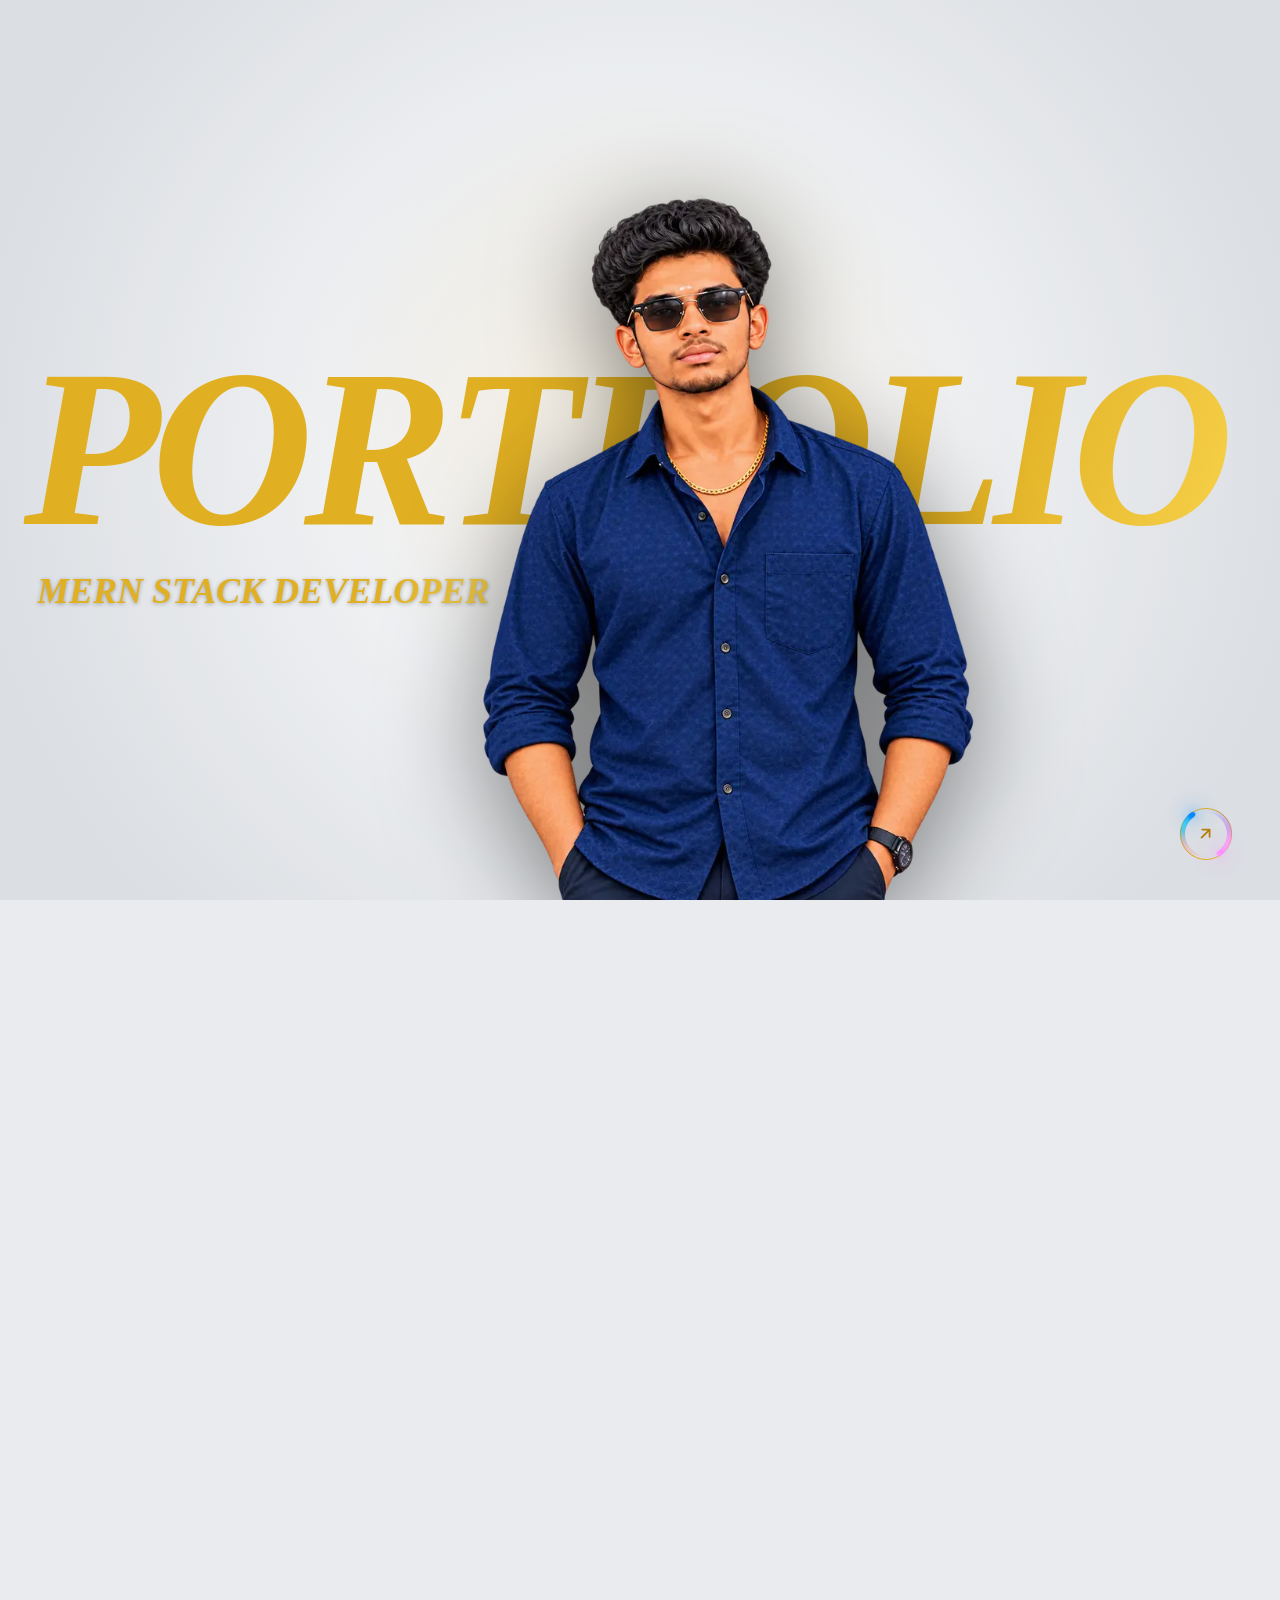
==== commit 5328fa68: "Add spark.js script to Index.html" ====
--- a/Index.html
+++ b/Index.html
@@ -26,6 +26,7 @@
     <script src="orbit-images.js?v=3" defer="defer"></script>
     <script src="orbit-skills.js?v=3" defer="defer"></script>
     <script src="image-loop.js?v=3" defer="defer"></script>
+    <script src="spark.js?v=3" defer="defer"></script>
     <script>
       (function () {
         var mq = window.matchMedia("(max-width: 767px) and (pointer: coarse)"),
--- a/light-star-border.css
+++ b/light-star-border.css
@@ -68,14 +68,23 @@
   background: none !important;
 }
 
-/* 5. Hero ↗ (top-to-bottom) button: transparent background, no shadow */
+/* 5. Hero ↗ (top-to-bottom) button: transparent background, no shadow,
+      with a 1px golden border line (moving star still runs on top of it) */
 html a.hero-icon-btn,
 html a.hero-icon-btn:hover,
 html[data-theme="light"] a.hero-icon-btn,
 html[data-theme="light"] a.hero-icon-btn:hover {
   background: transparent !important;
-  border-color: transparent !important;
   box-shadow: none !important;
+}
+/* border: width stays 1px so the star-border script keeps working;
+   the .sb.sb-multi selectors are needed to beat the page's
+   ".sb.sb-multi { border-color: transparent !important }" rule */
+html a.hero-icon-btn.sb.sb-multi,
+html a.hero-icon-btn.sb.sb-multi:hover,
+html[data-theme="light"] a.hero-icon-btn.sb.sb-multi,
+html[data-theme="light"] a.hero-icon-btn.sb.sb-multi:hover {
+  border: 1px solid #e0af22 !important;
 }
 /* keep the arrow visible on hover (it used to turn dark/white on a filled button) */
 html a.hero-icon-btn:hover .hero-icon-arrow,
@@ -83,6 +92,14 @@
   color: var(--hero-btn-ink) !important;
 }
 
+/* 6. Loading bar: wider on desktop.
+      (index.html's inline CSS sets width: min(320px, 78vw), which overrides loader.css) */
+@media (min-width: 768px) {
+  html .hero-loadbar {
+    width: min(640px, 60vw);
+  }
+}
+
 @media (prefers-reduced-motion: reduce) {
   html[data-theme="light"] .sb.sb-multi.sb-multi::after {
     animation: none;
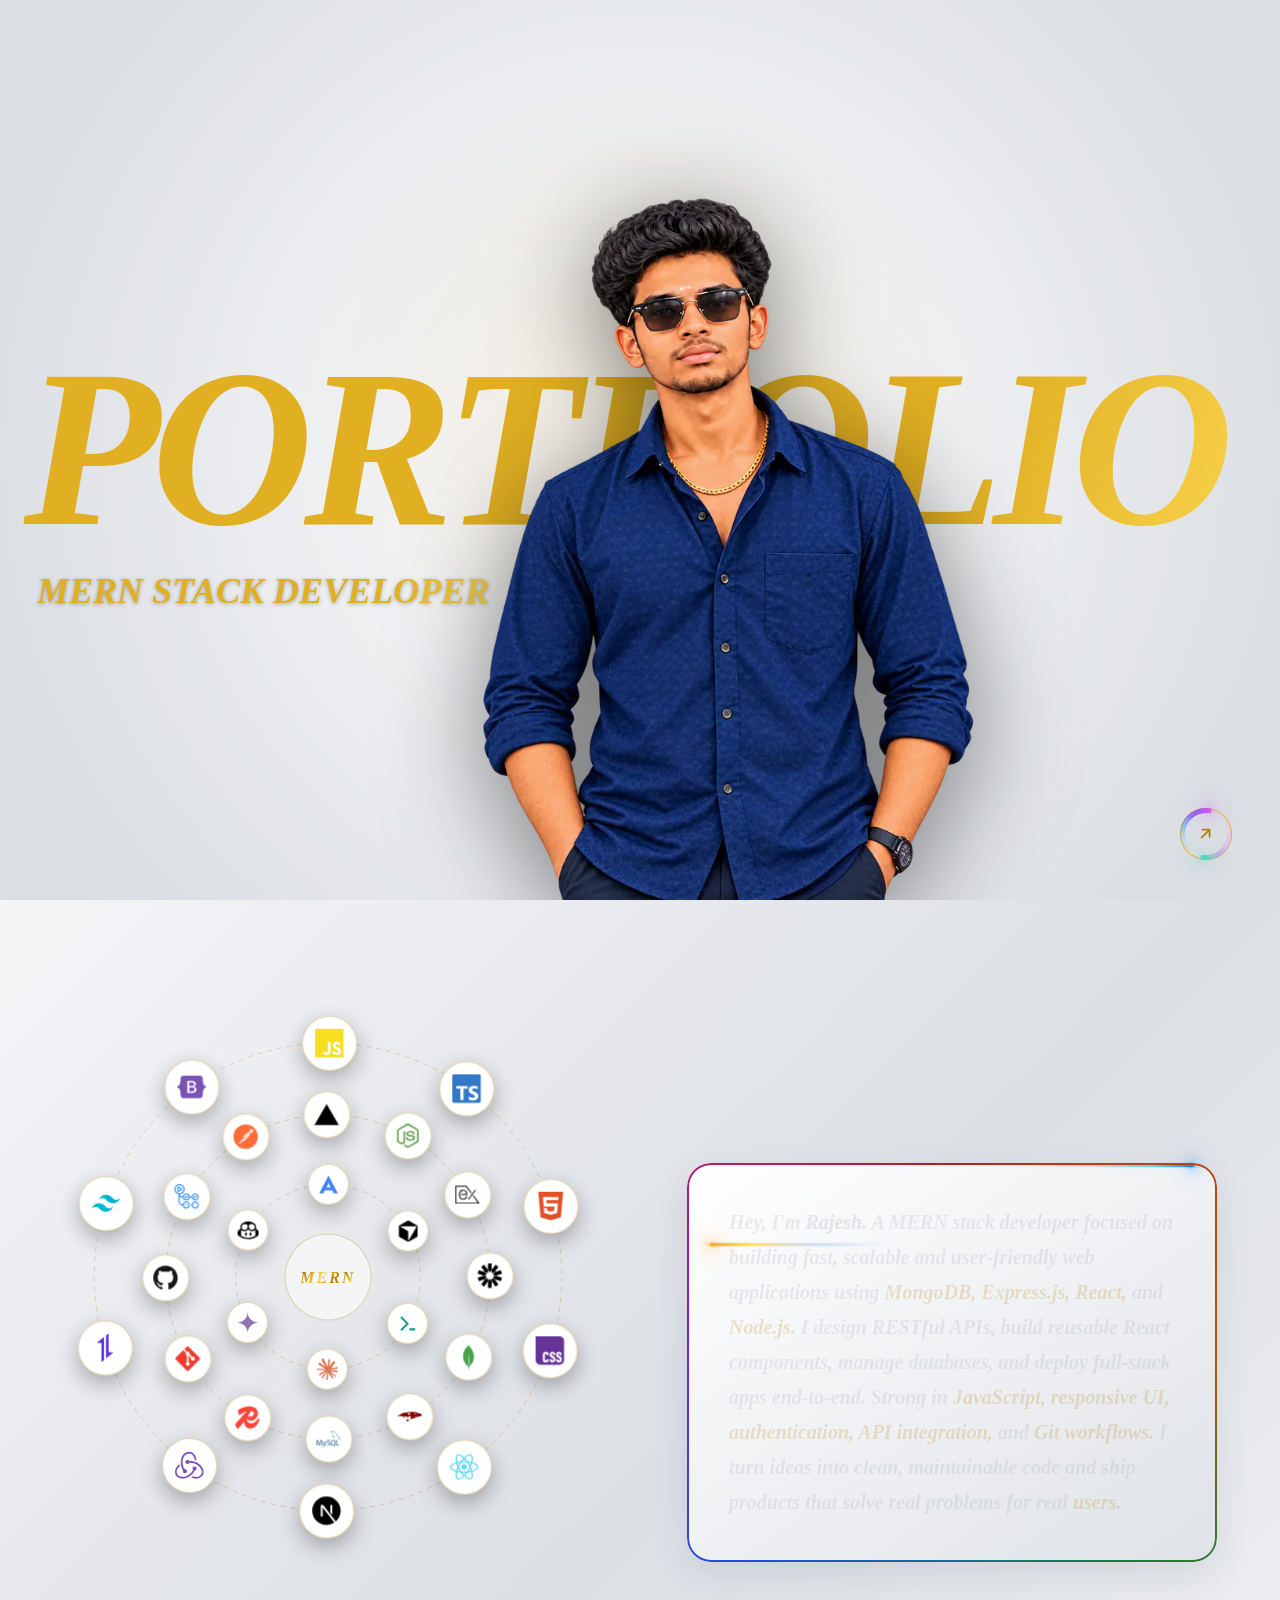
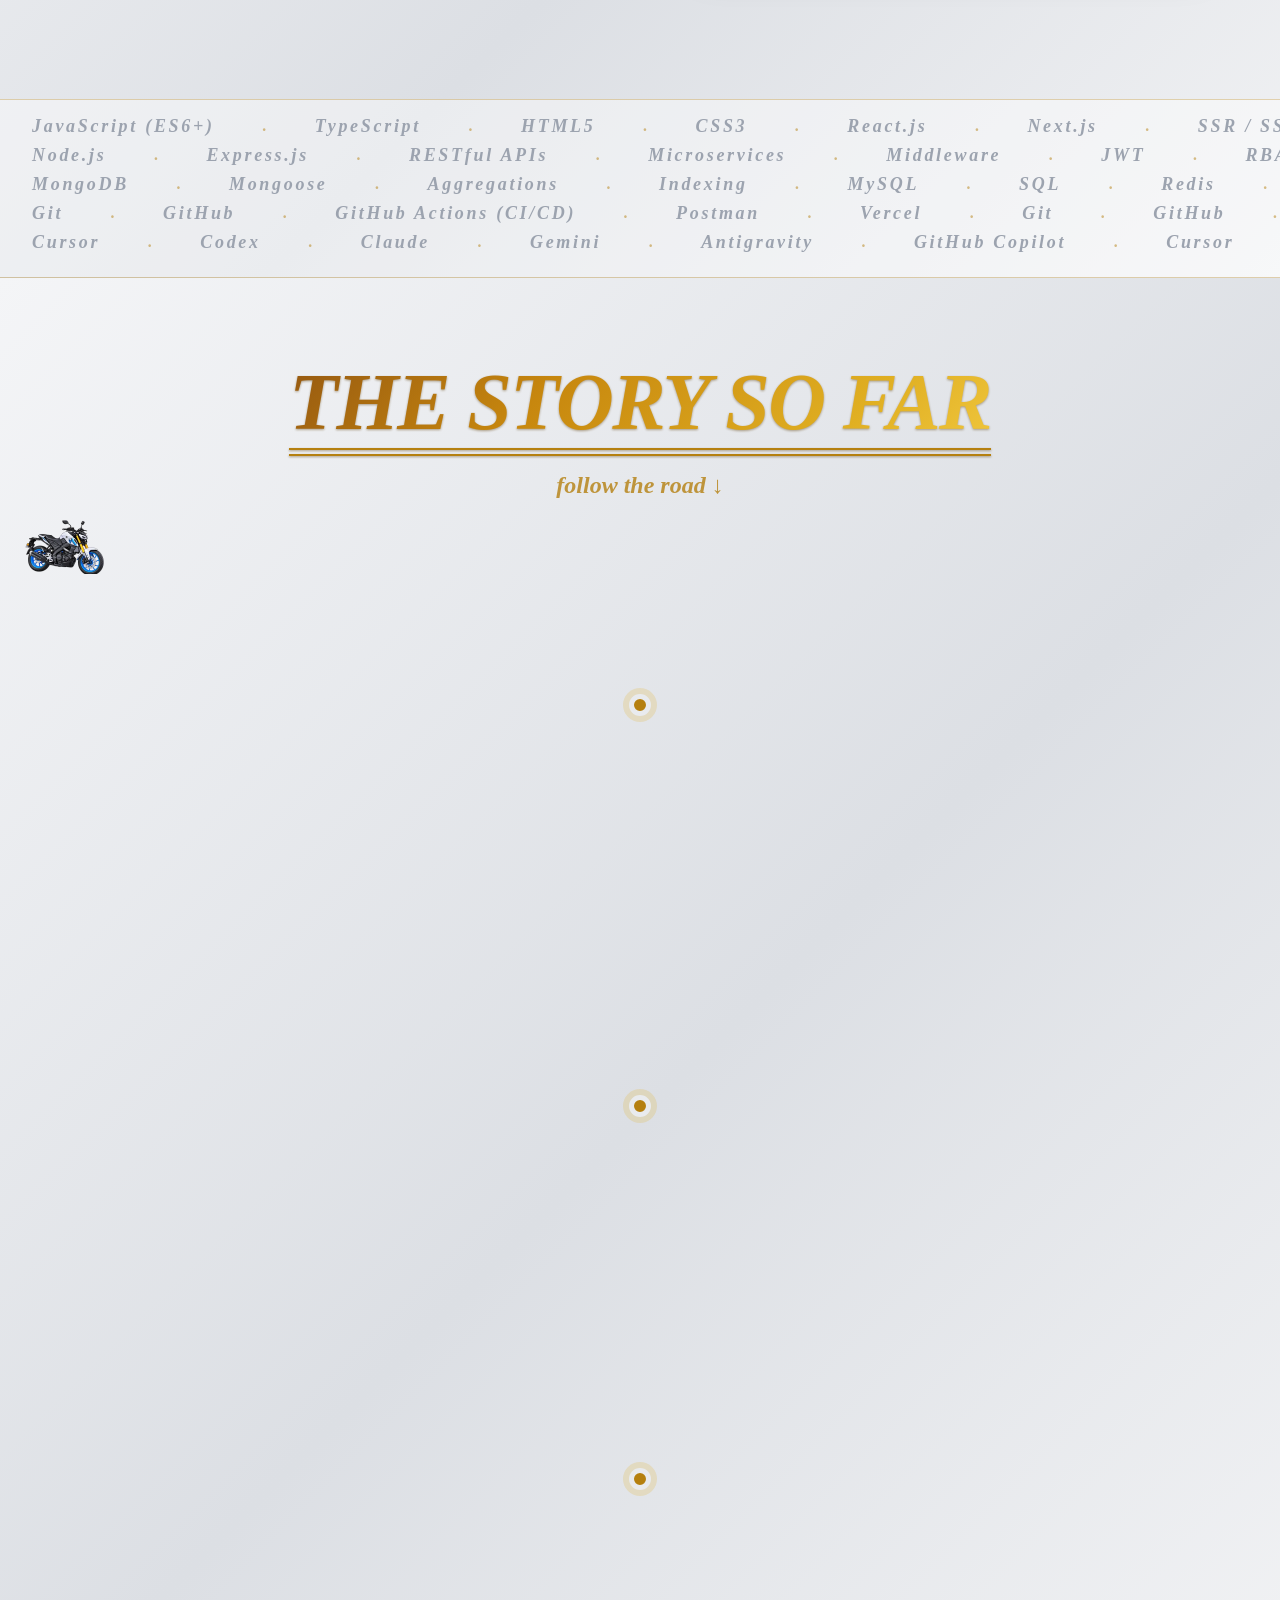
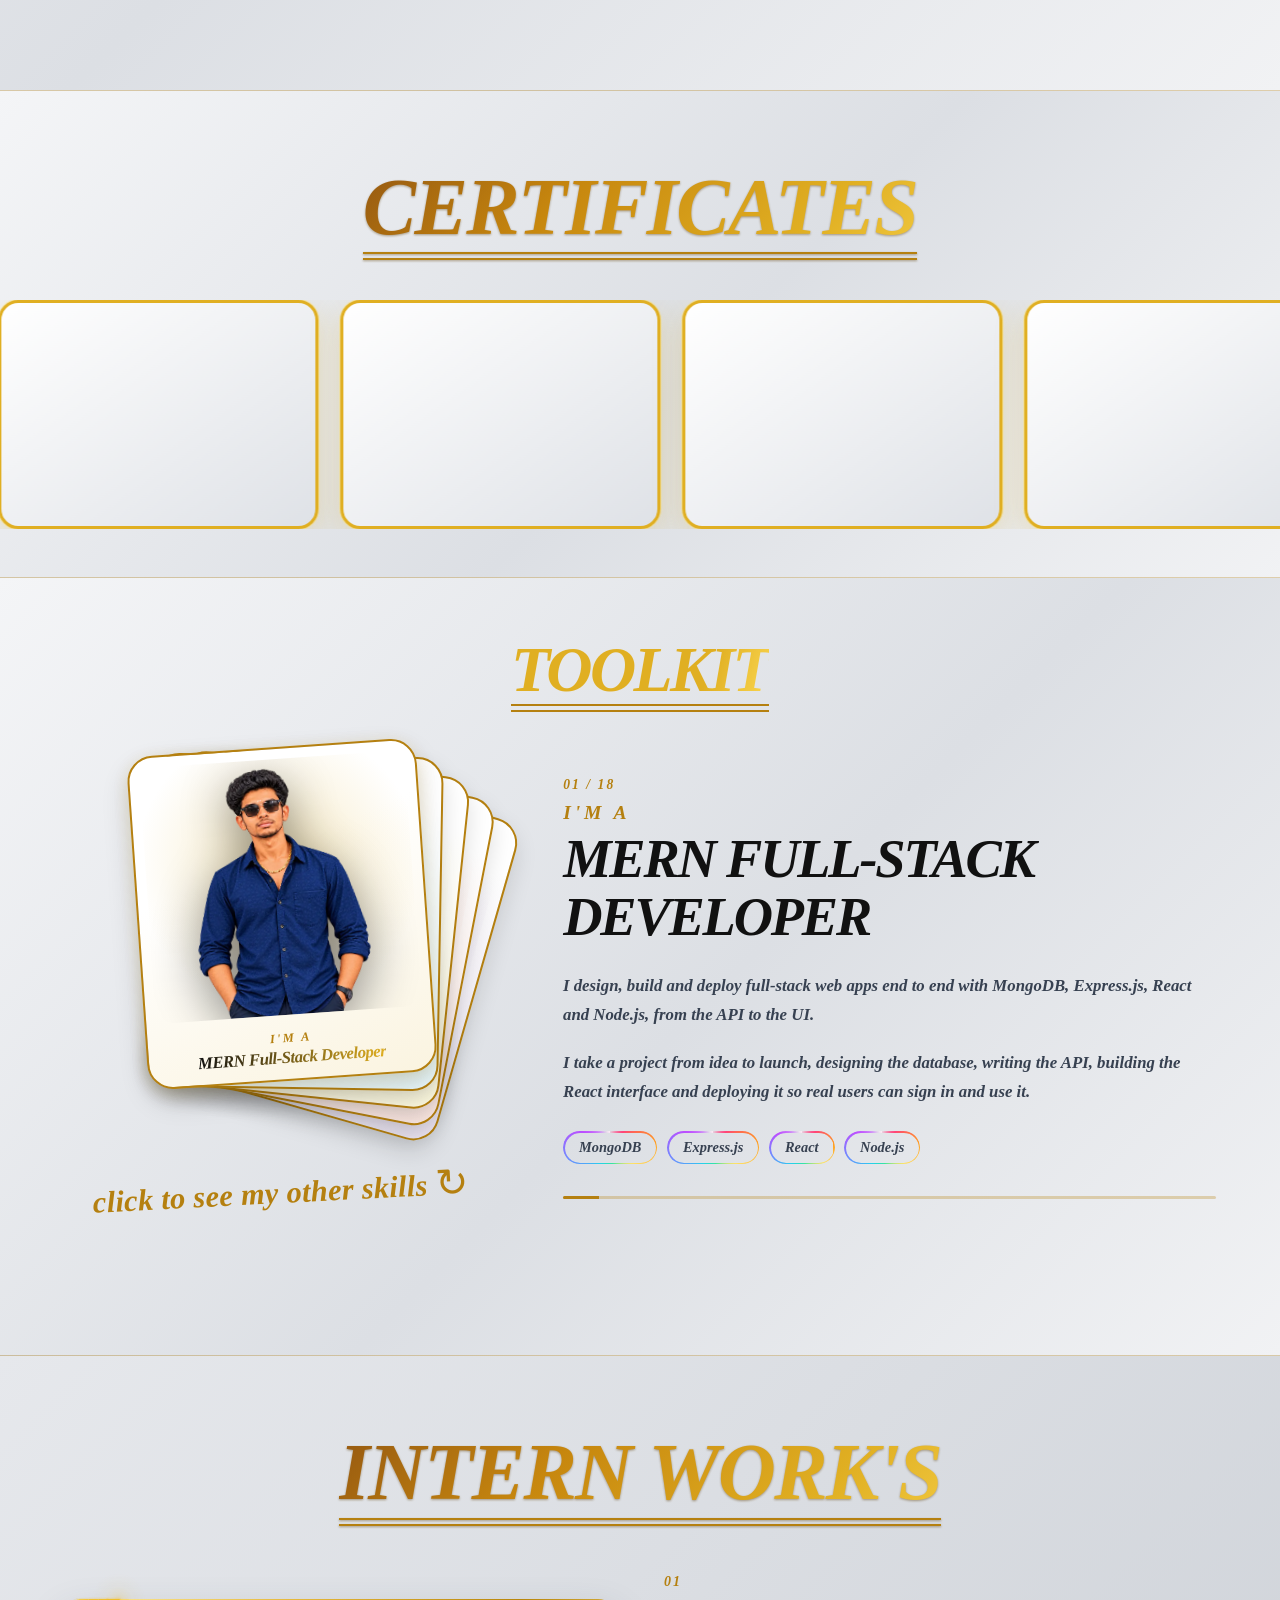
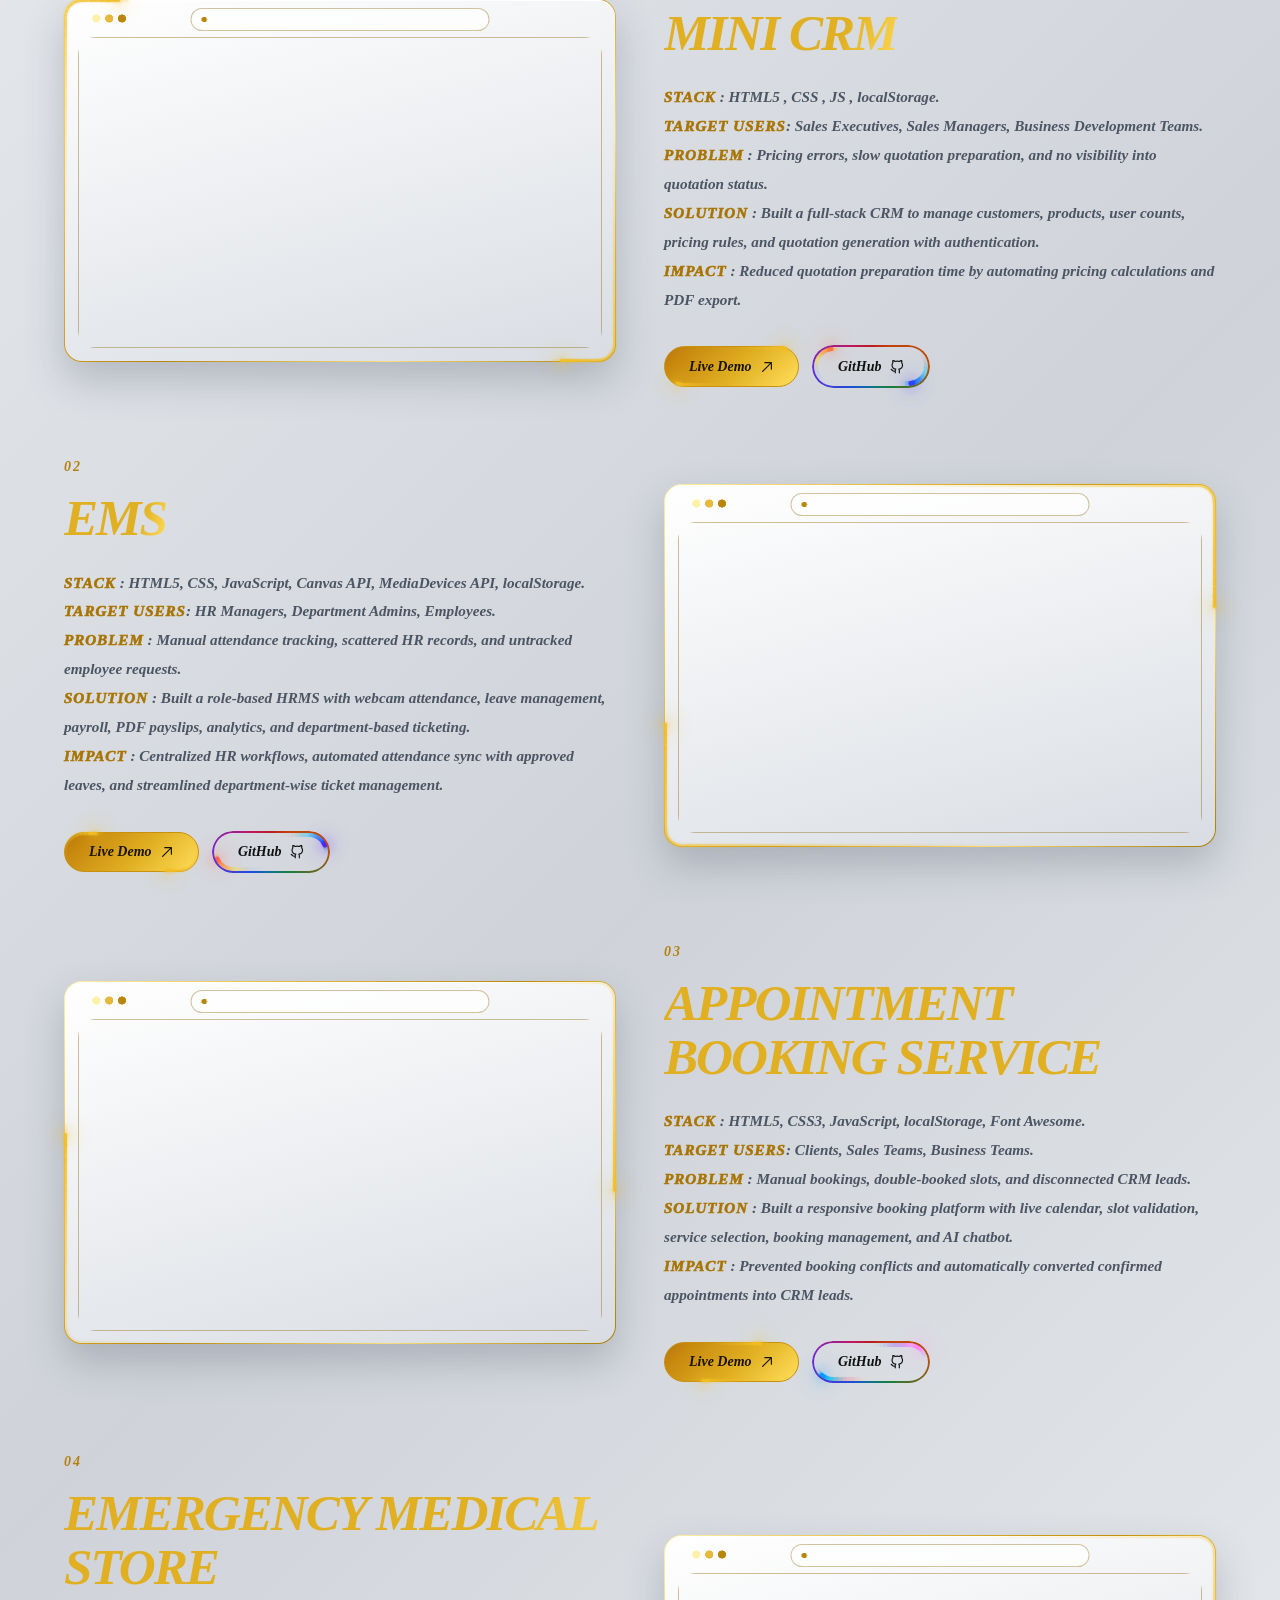
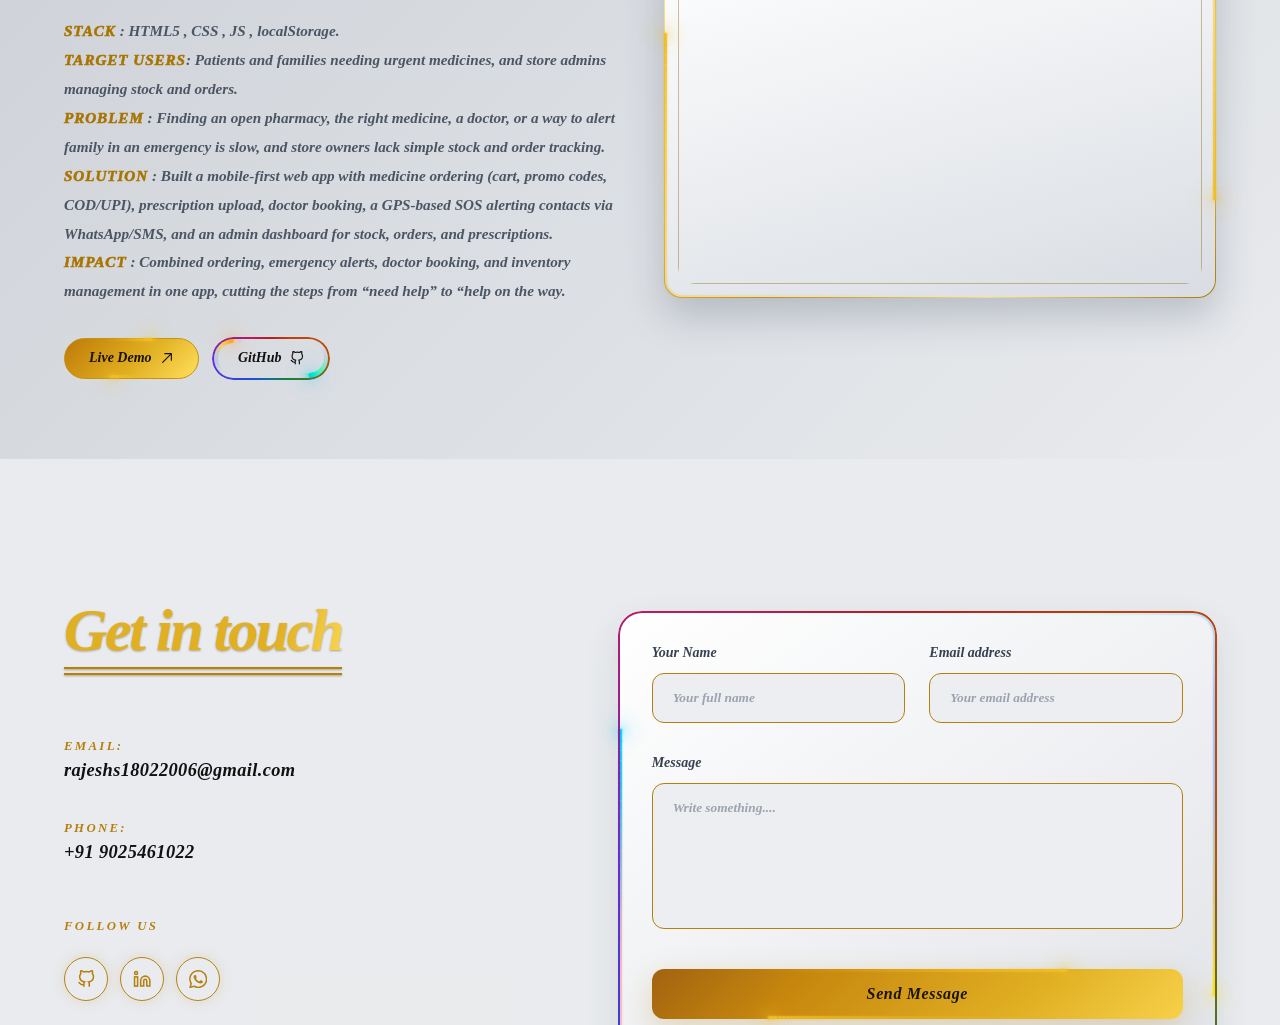
==== commit 2fa49c9c: "Add metallic-paint.js script to Index.html" ====
--- a/Index.html
+++ b/Index.html
@@ -27,6 +27,7 @@
     <script src="orbit-skills.js?v=3" defer="defer"></script>
     <script src="image-loop.js?v=3" defer="defer"></script>
     <script src="spark.js?v=3" defer="defer"></script>
+    <script src="metallic-paint.js?v=3" defer="defer"></script>
     <script>
       (function () {
         var mq = window.matchMedia("(max-width: 767px) and (pointer: coarse)"),
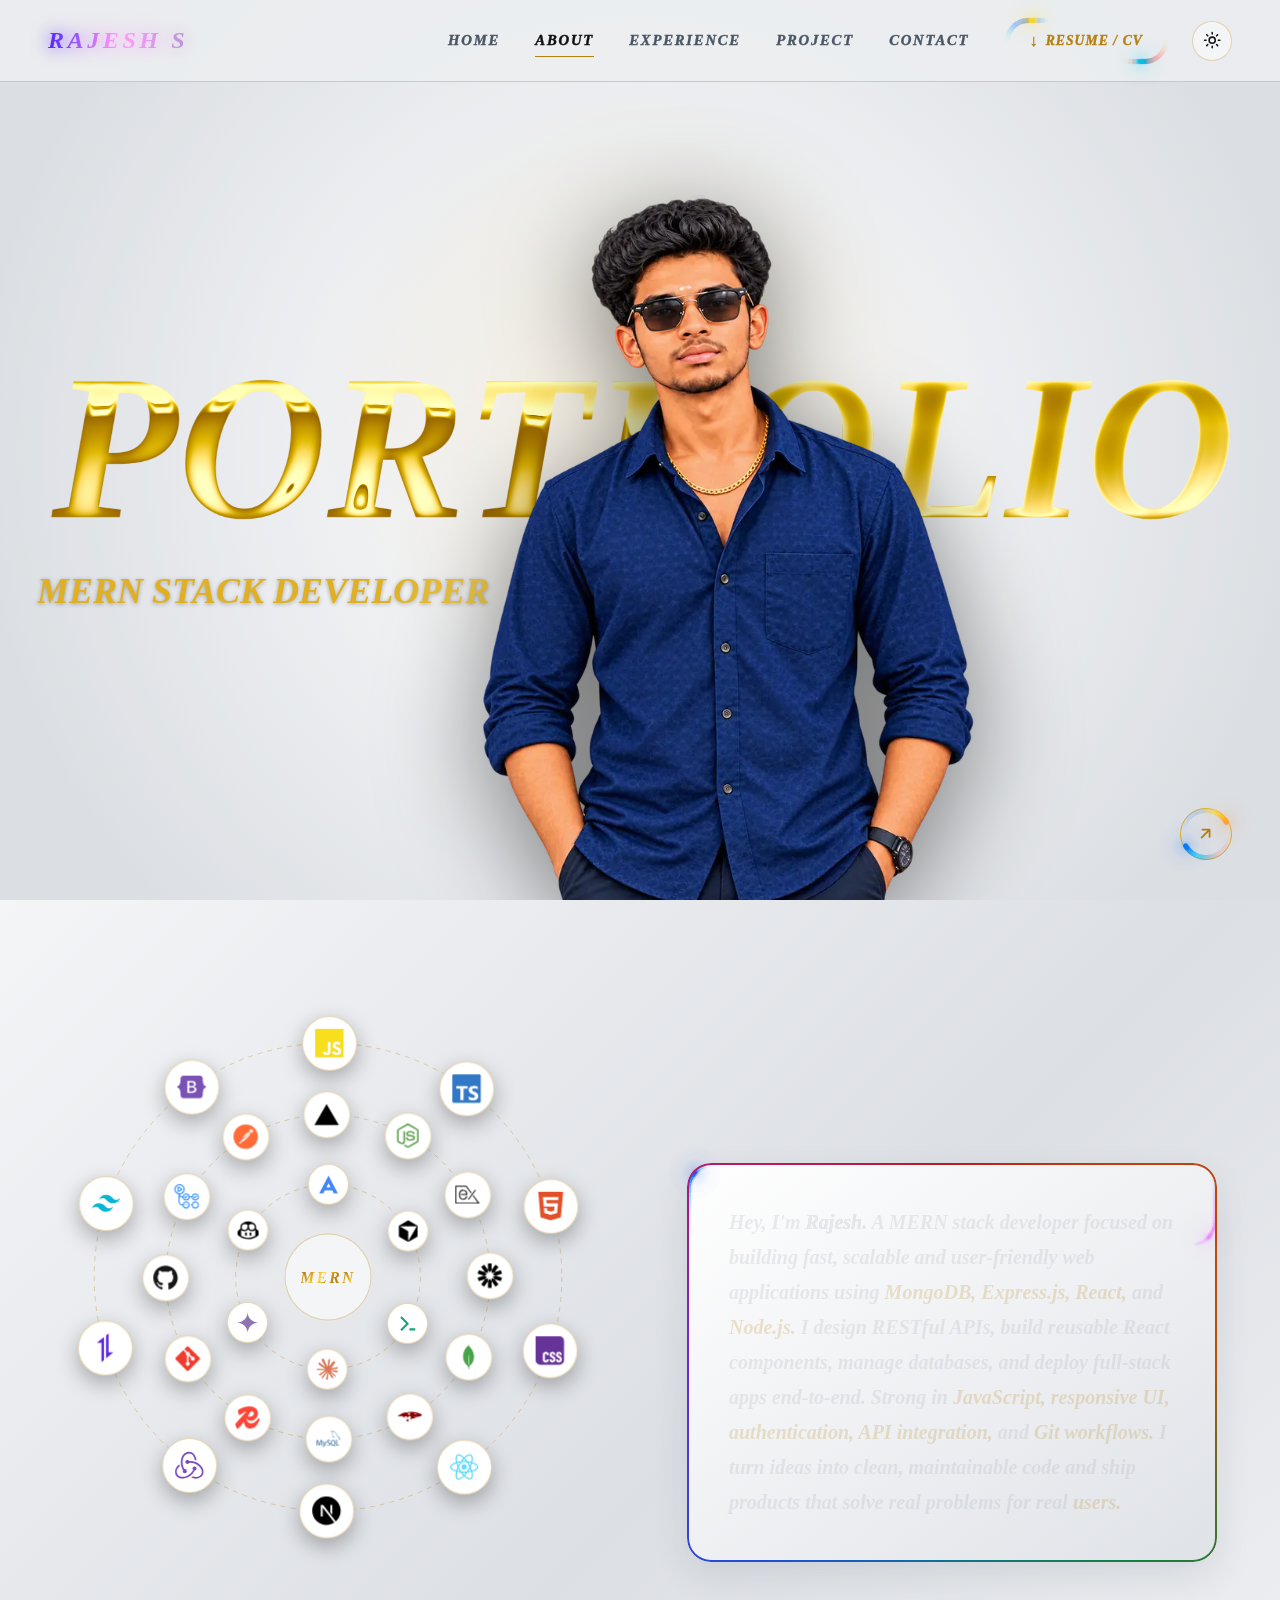
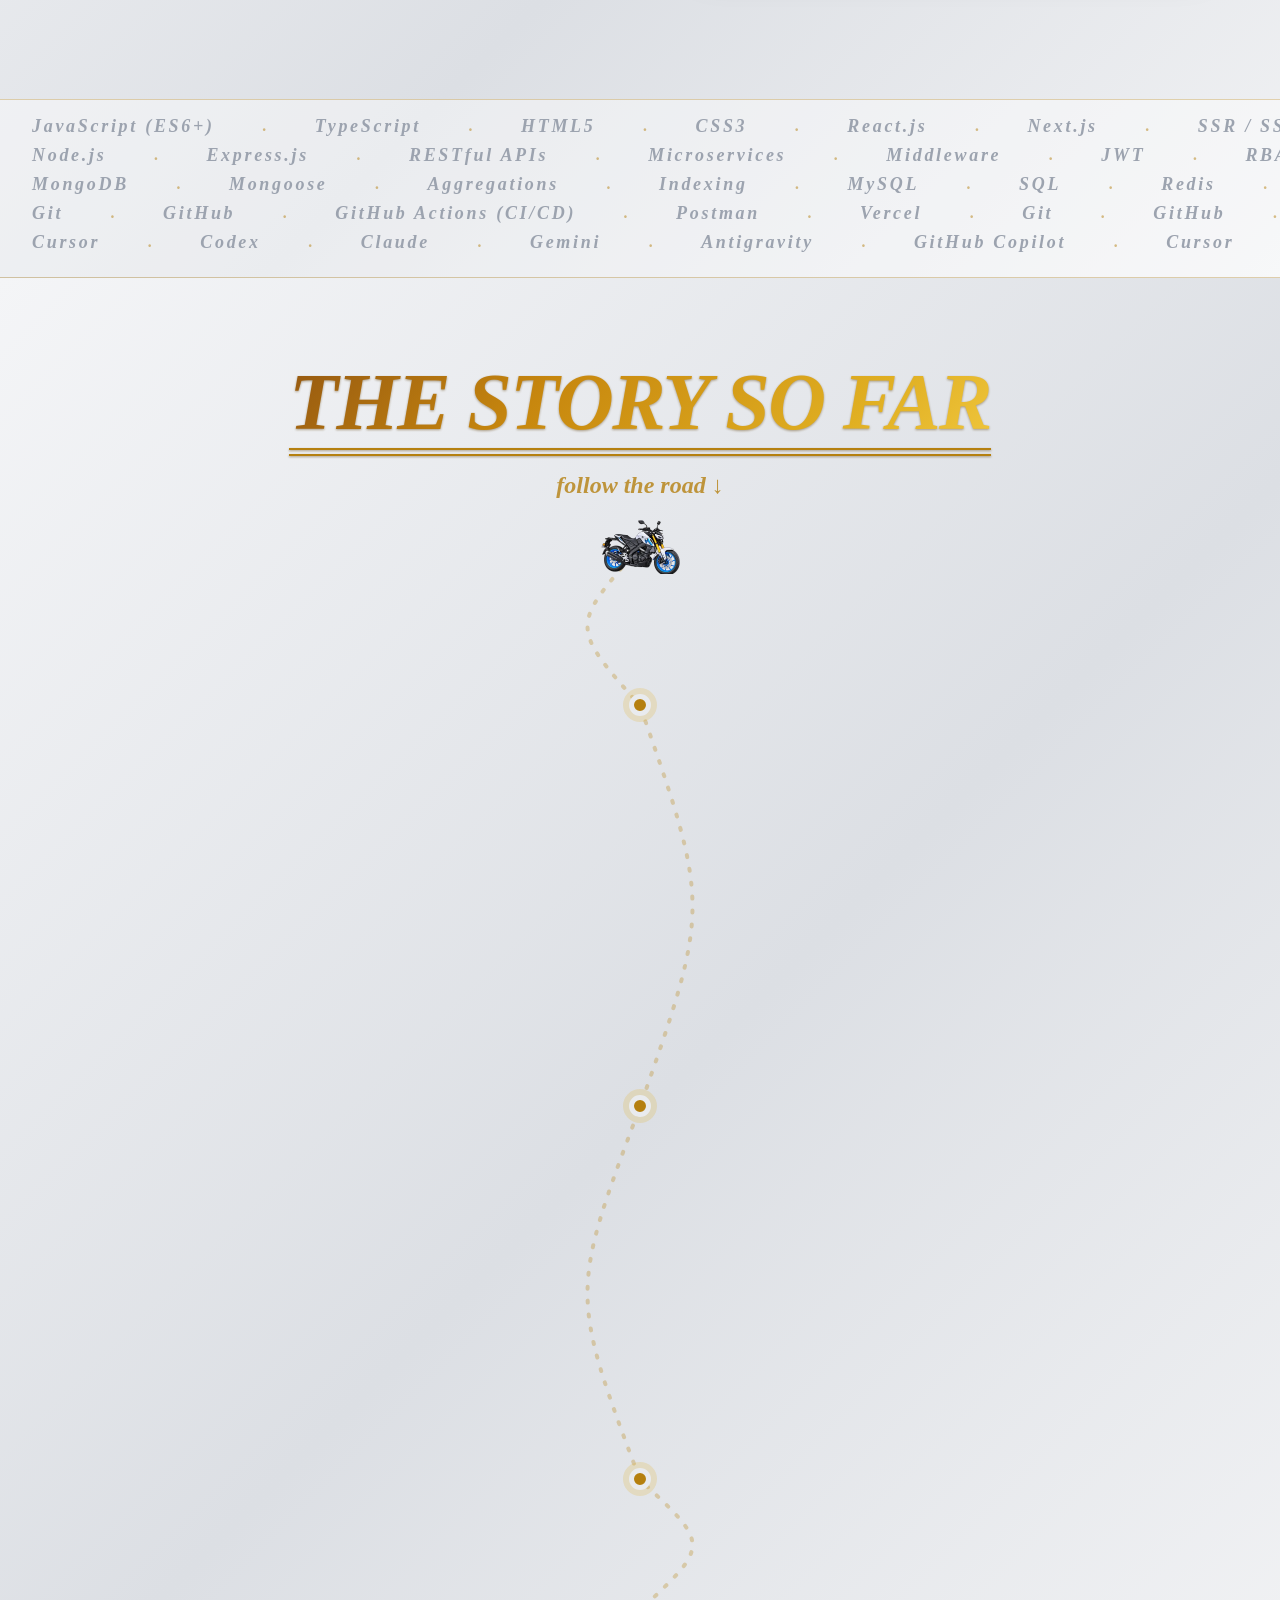
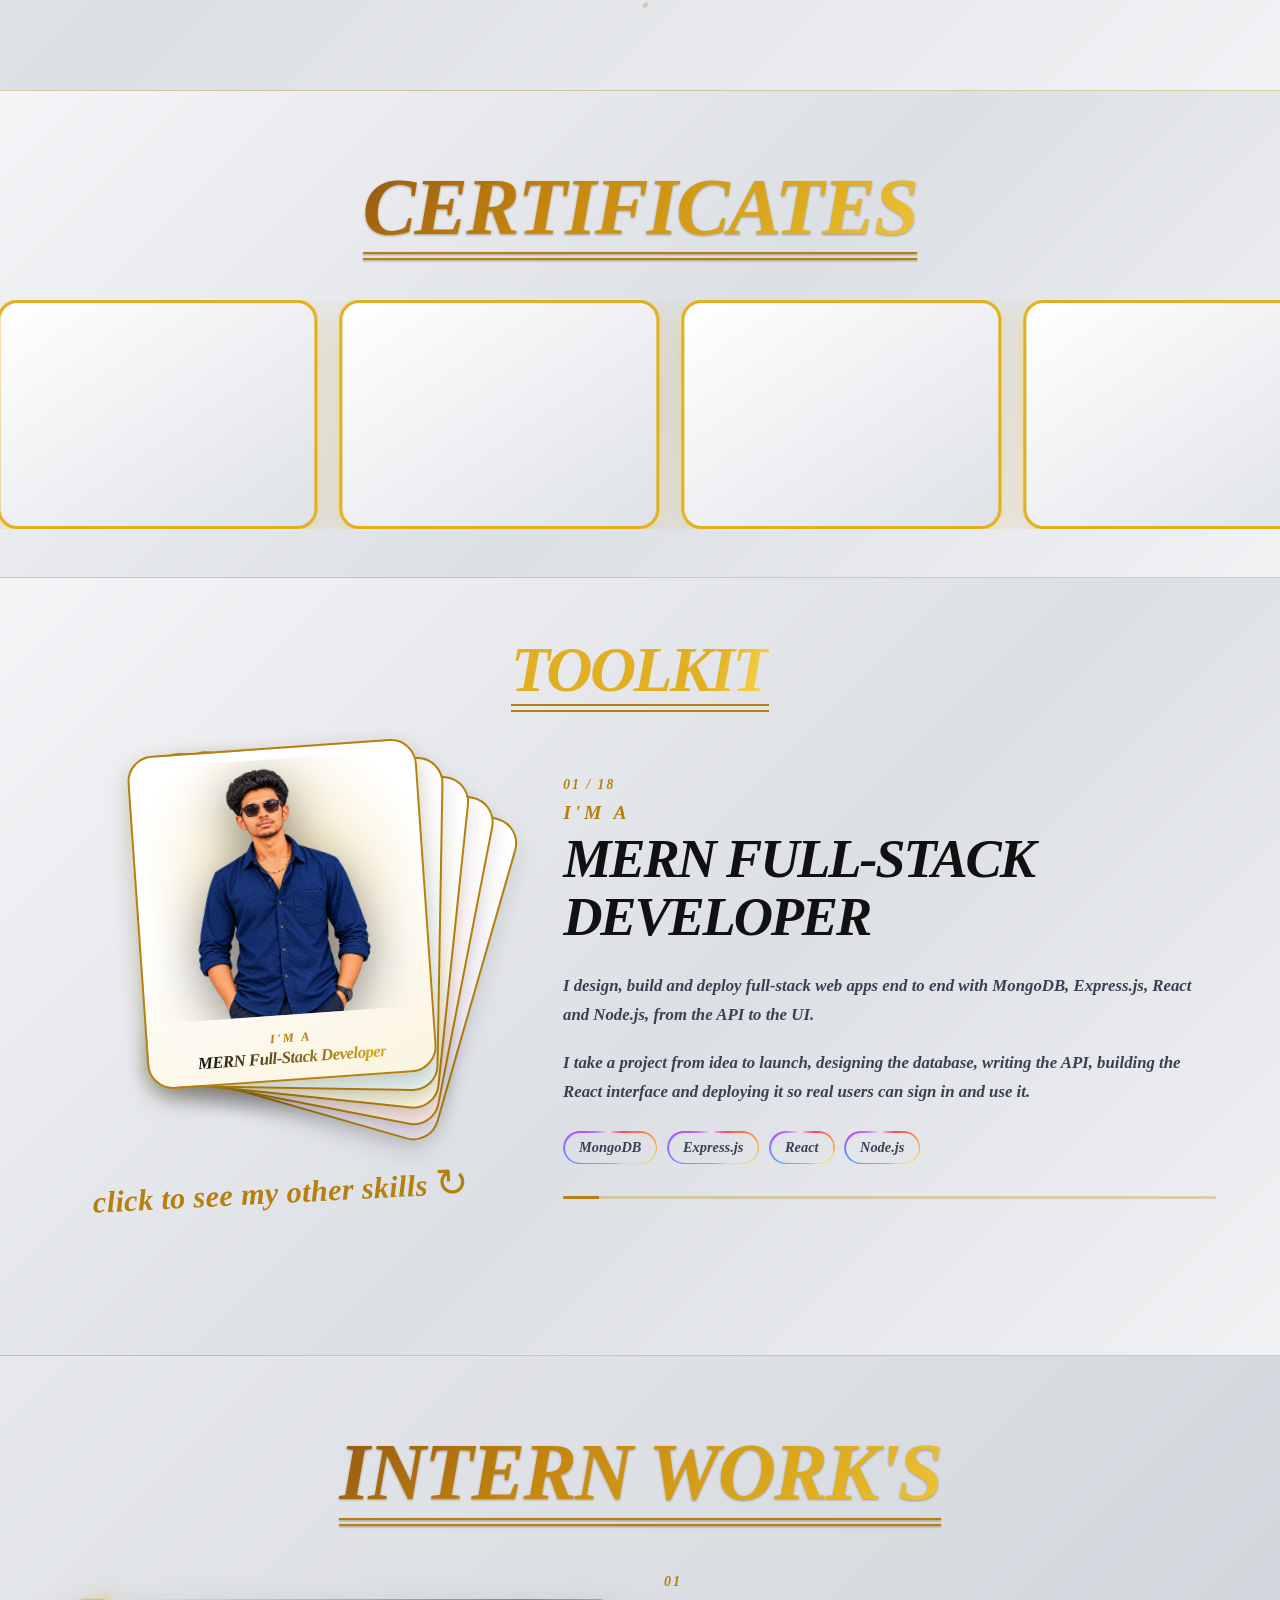
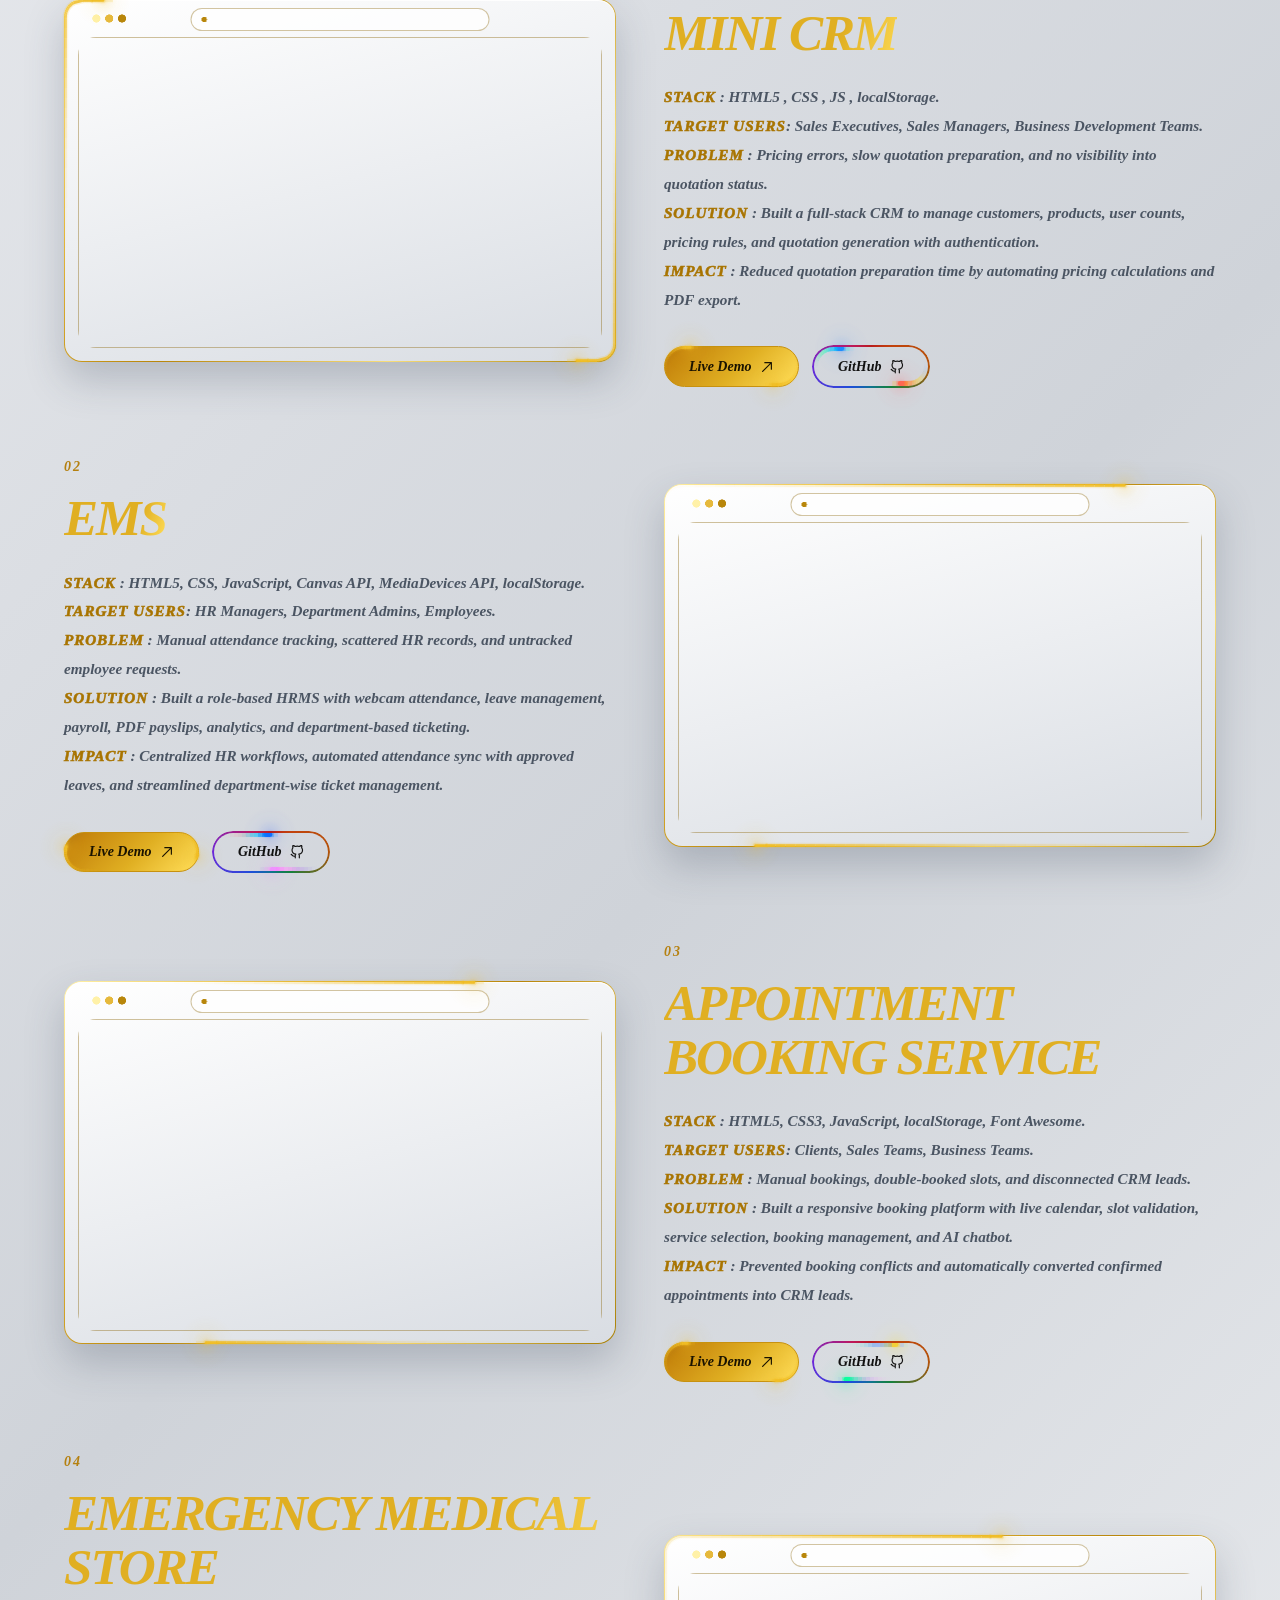
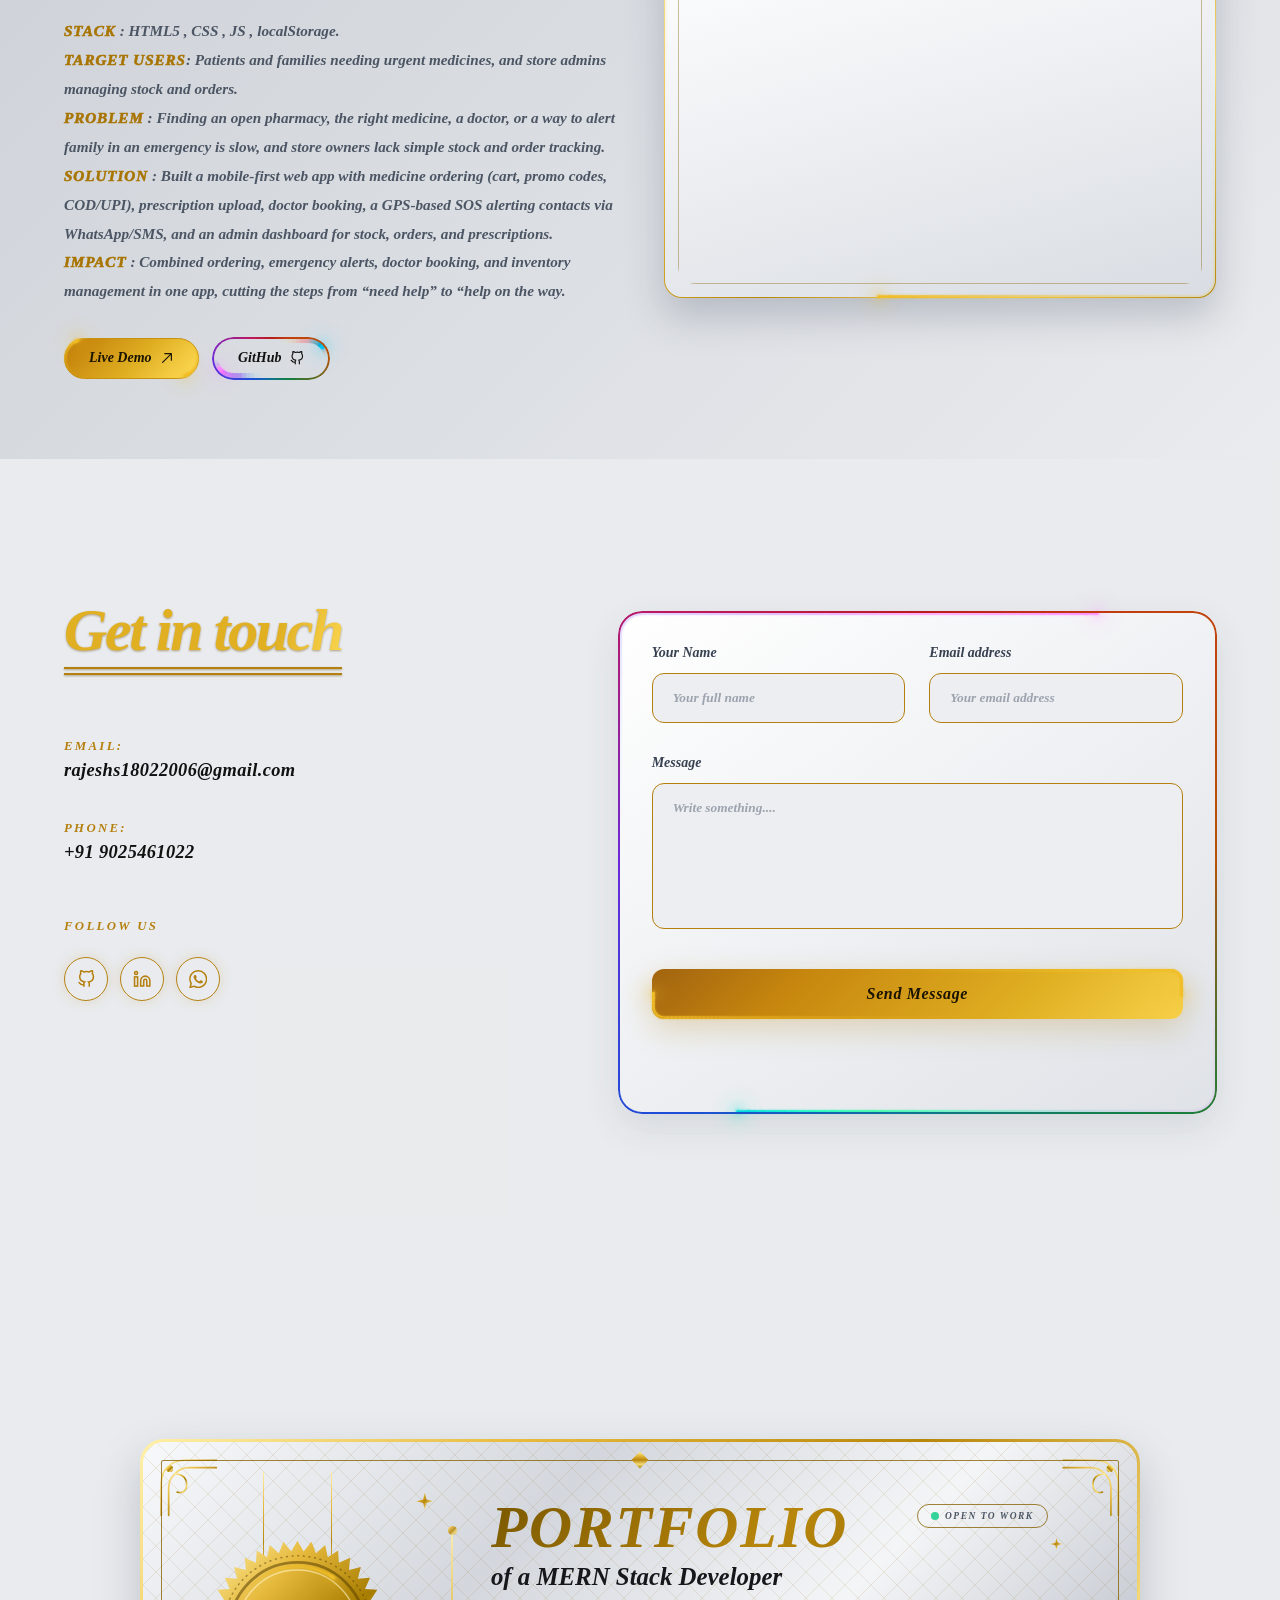
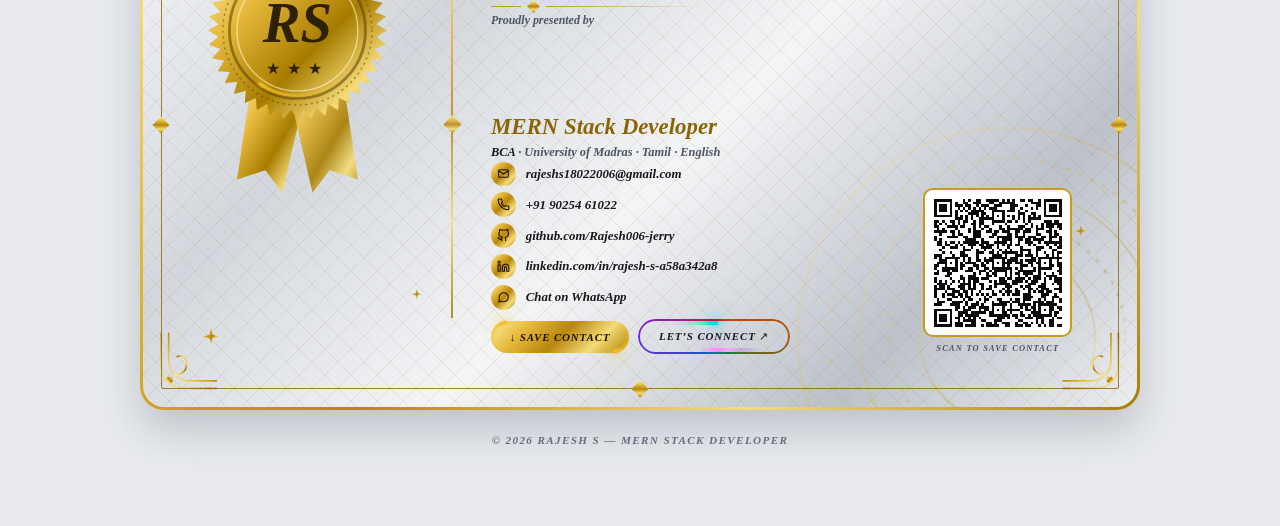
==== commit be681a1e: "Update Index.html" ====
--- a/Index.html
+++ b/Index.html
@@ -27,7 +27,7 @@
     <script src="orbit-skills.js?v=3" defer="defer"></script>
     <script src="image-loop.js?v=3" defer="defer"></script>
     <script src="spark.js?v=3" defer="defer"></script>
-    <script src="metallic-paint.js?v=3" defer="defer"></script>
+    <script src="metallic-paint.js" defer="defer"></script>
     <script>
       (function () {
         var mq = window.matchMedia("(max-width: 767px) and (pointer: coarse)"),
@@ -3791,6 +3791,17 @@
         }
       }
     </style>
+    <style>
+      /* Mobile: hero title stays on one line so it can match the load bar width */
+      @media (max-width: 767px) {
+        .hero-title {
+          white-space: nowrap;
+          overflow: visible;
+          text-align: center;
+          letter-spacing: -0.04em;
+        }
+      }
+    </style>
     <script id="preload-all-images">
       /* Load every image as soon as the page opens, including ones the
          scripts add later (projects, certificates). */
@@ -3830,6 +3841,69 @@
           var v = document.querySelector(".contact-bg-video");
           if (v) v.preload = "auto";
         });
+      })();
+    </script>
+    <script>
+      /* Mobile: make the hero title (RAJESH S -> PORTFOLIO) exactly as wide as the load bar */
+      (function () {
+        var mq = window.matchMedia("(max-width: 767px)");
+        var title = document.getElementById("heroTitle");
+        var bar = document.getElementById("heroLoadBar");
+        if (!title || !bar) return;
+
+        var probe = document.createElement("span");
+        probe.setAttribute("aria-hidden", "true");
+        probe.style.cssText =
+          "position:absolute;left:-9999px;top:0;visibility:hidden;white-space:nowrap;" +
+          "text-transform:uppercase;font-size:100px;line-height:1;";
+        document.body.appendChild(probe);
+
+        var busy = false;
+
+        function fit() {
+          if (busy) return;
+          if (!mq.matches) {
+            title.style.removeProperty("font-size");
+            return;
+          }
+          var cs = getComputedStyle(title);
+          probe.style.fontFamily = cs.fontFamily;
+          probe.style.fontWeight = cs.fontWeight;
+          probe.style.fontStyle = cs.fontStyle;
+          probe.style.letterSpacing = "-0.04em";
+          probe.textContent = title.textContent;
+
+          var textW = probe.getBoundingClientRect().width; /* width at 100px */
+          var barW = bar.getBoundingClientRect().width;
+          if (!textW || !barW) return;
+
+          var size =
+            (barW / textW) * 100 * 0.98; /* 0.98 = safety for italic overhang */
+          var prev = parseFloat(title.style.fontSize) || 0;
+          title.style.fontSize = size.toFixed(2) + "px";
+
+          /* let the hero layout script re-measure the new title height */
+          if (Math.abs(prev - size) > 0.5) {
+            busy = true;
+            window.dispatchEvent(new Event("resize"));
+            busy = false;
+          }
+        }
+
+        /* refit whenever the text changes (RAJESH S -> PORTFOLIO) */
+        new MutationObserver(fit).observe(title, {
+          childList: true,
+          characterData: true,
+          subtree: true,
+        });
+
+        window.addEventListener("resize", fit);
+        window.addEventListener("orientationchange", fit);
+        window.addEventListener("load", fit);
+        if (mq.addEventListener) mq.addEventListener("change", fit);
+        if (document.fonts && document.fonts.ready)
+          document.fonts.ready.then(fit);
+        fit();
       })();
     </script>
   </head>
